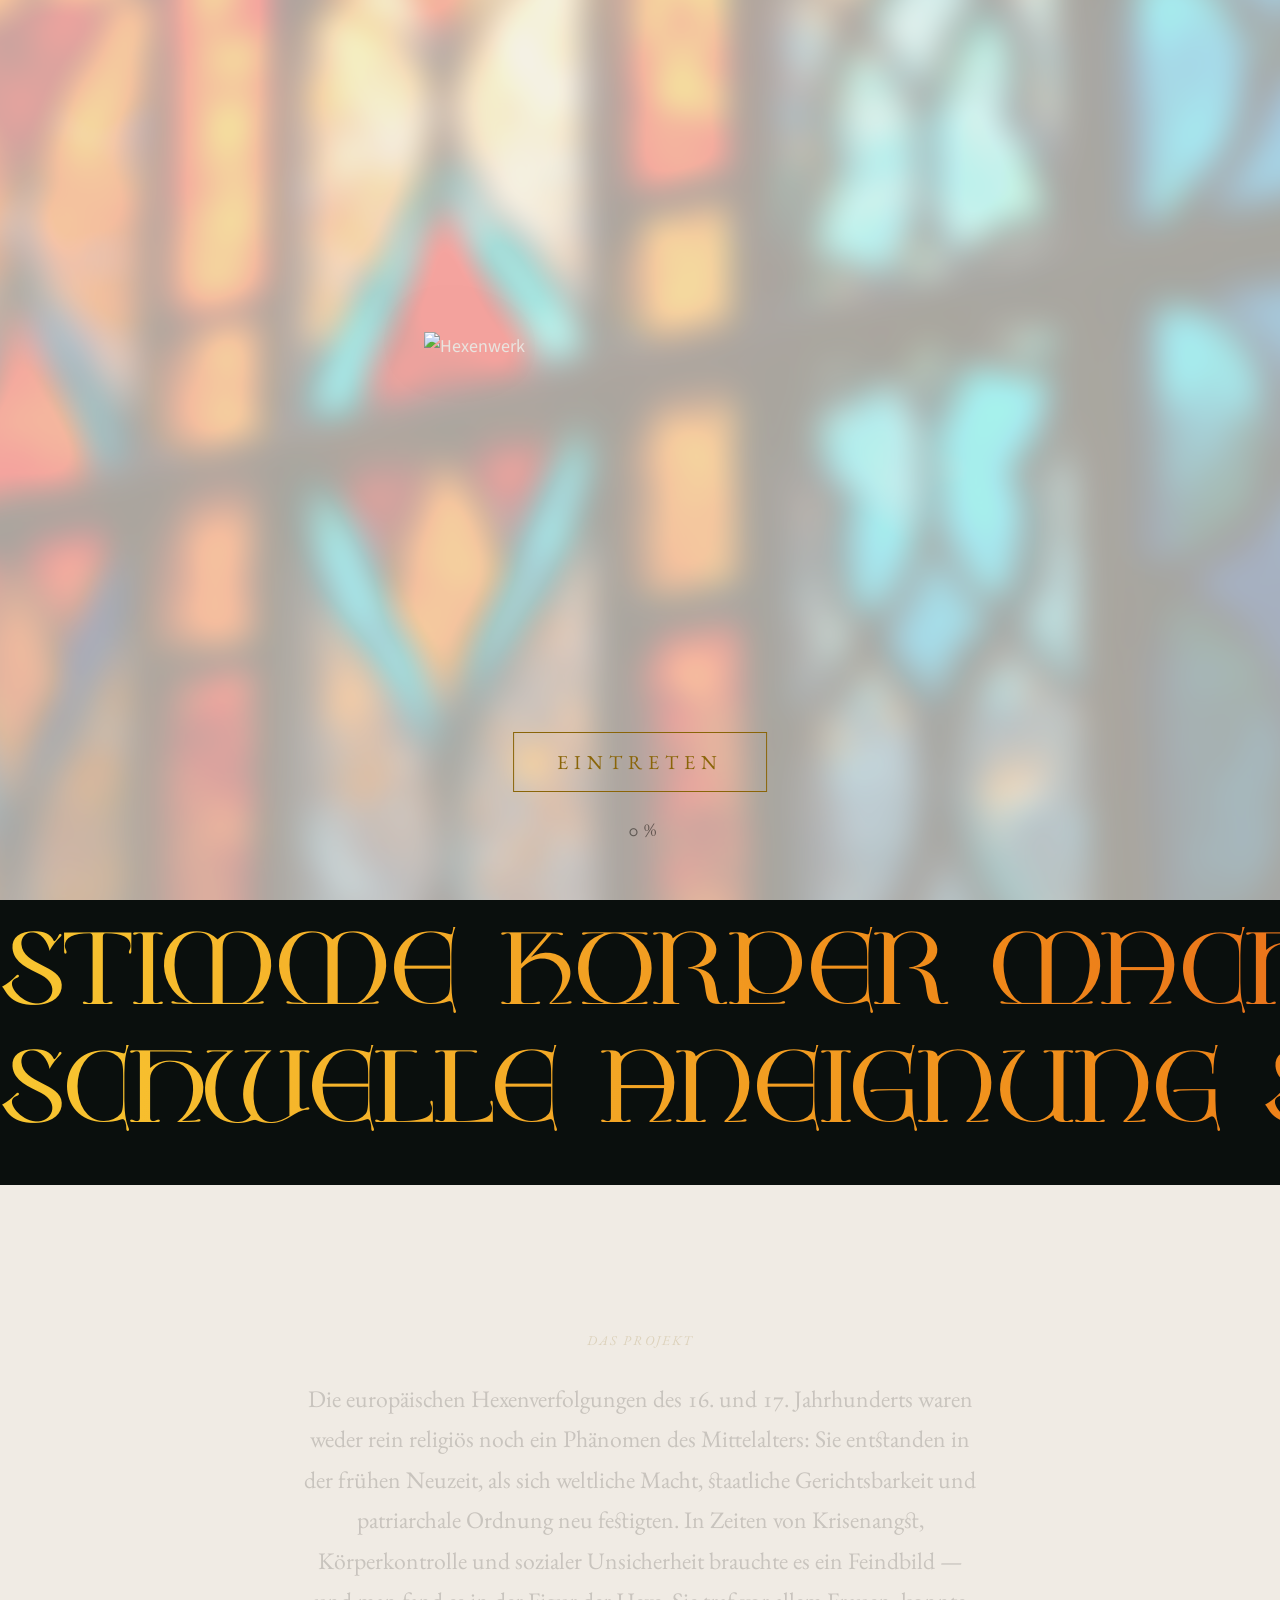
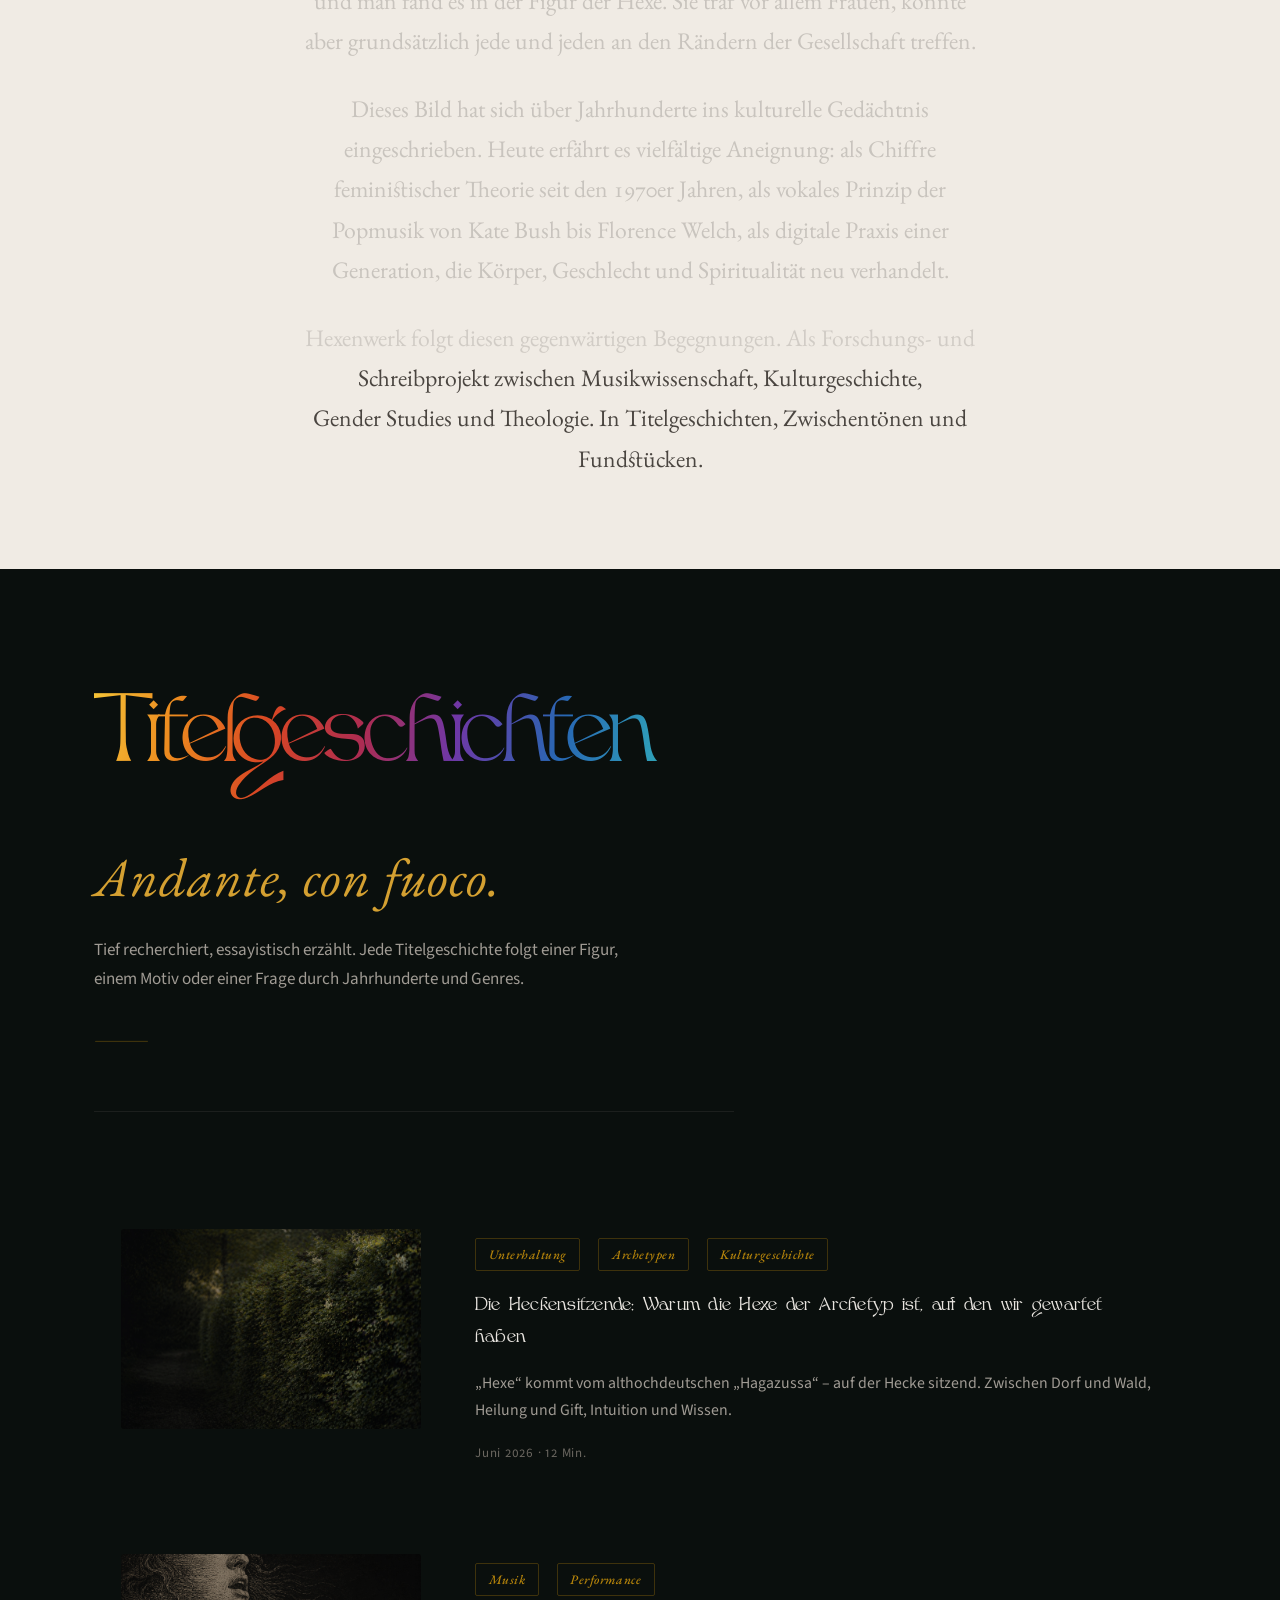
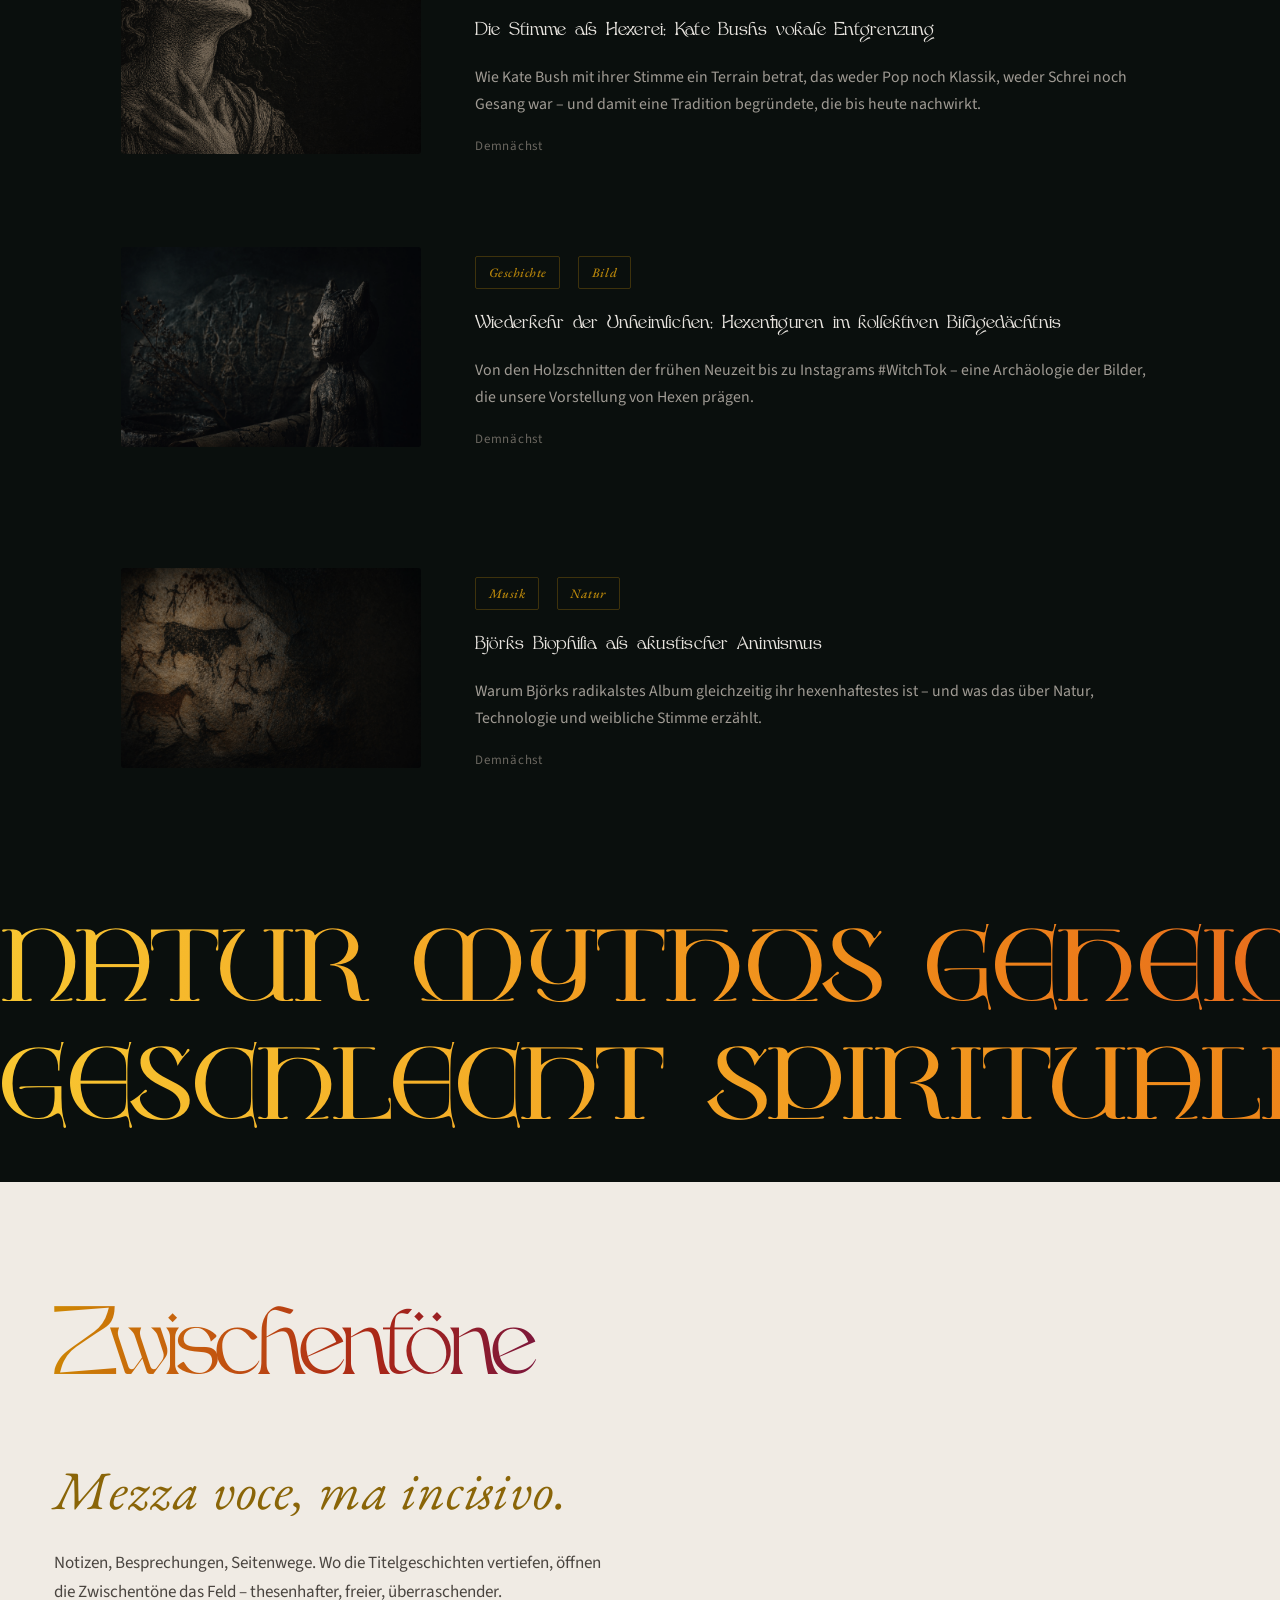
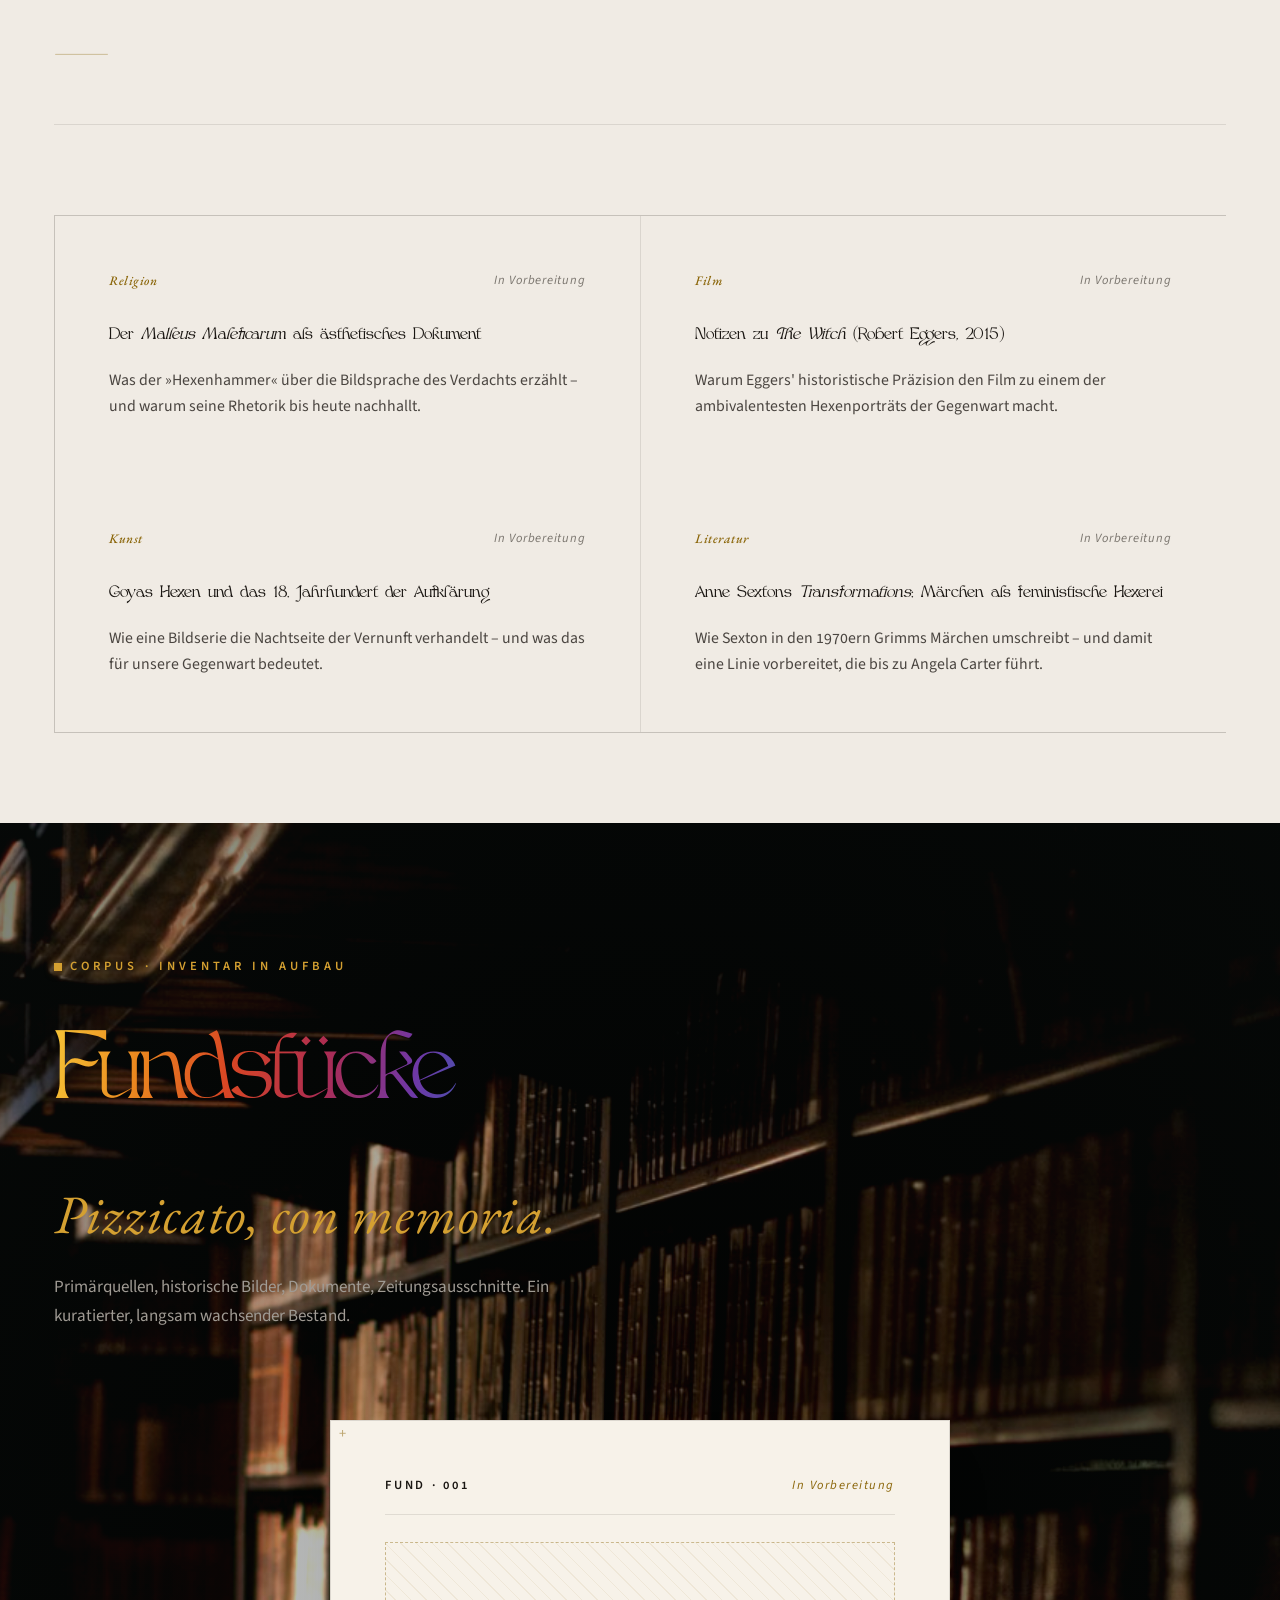
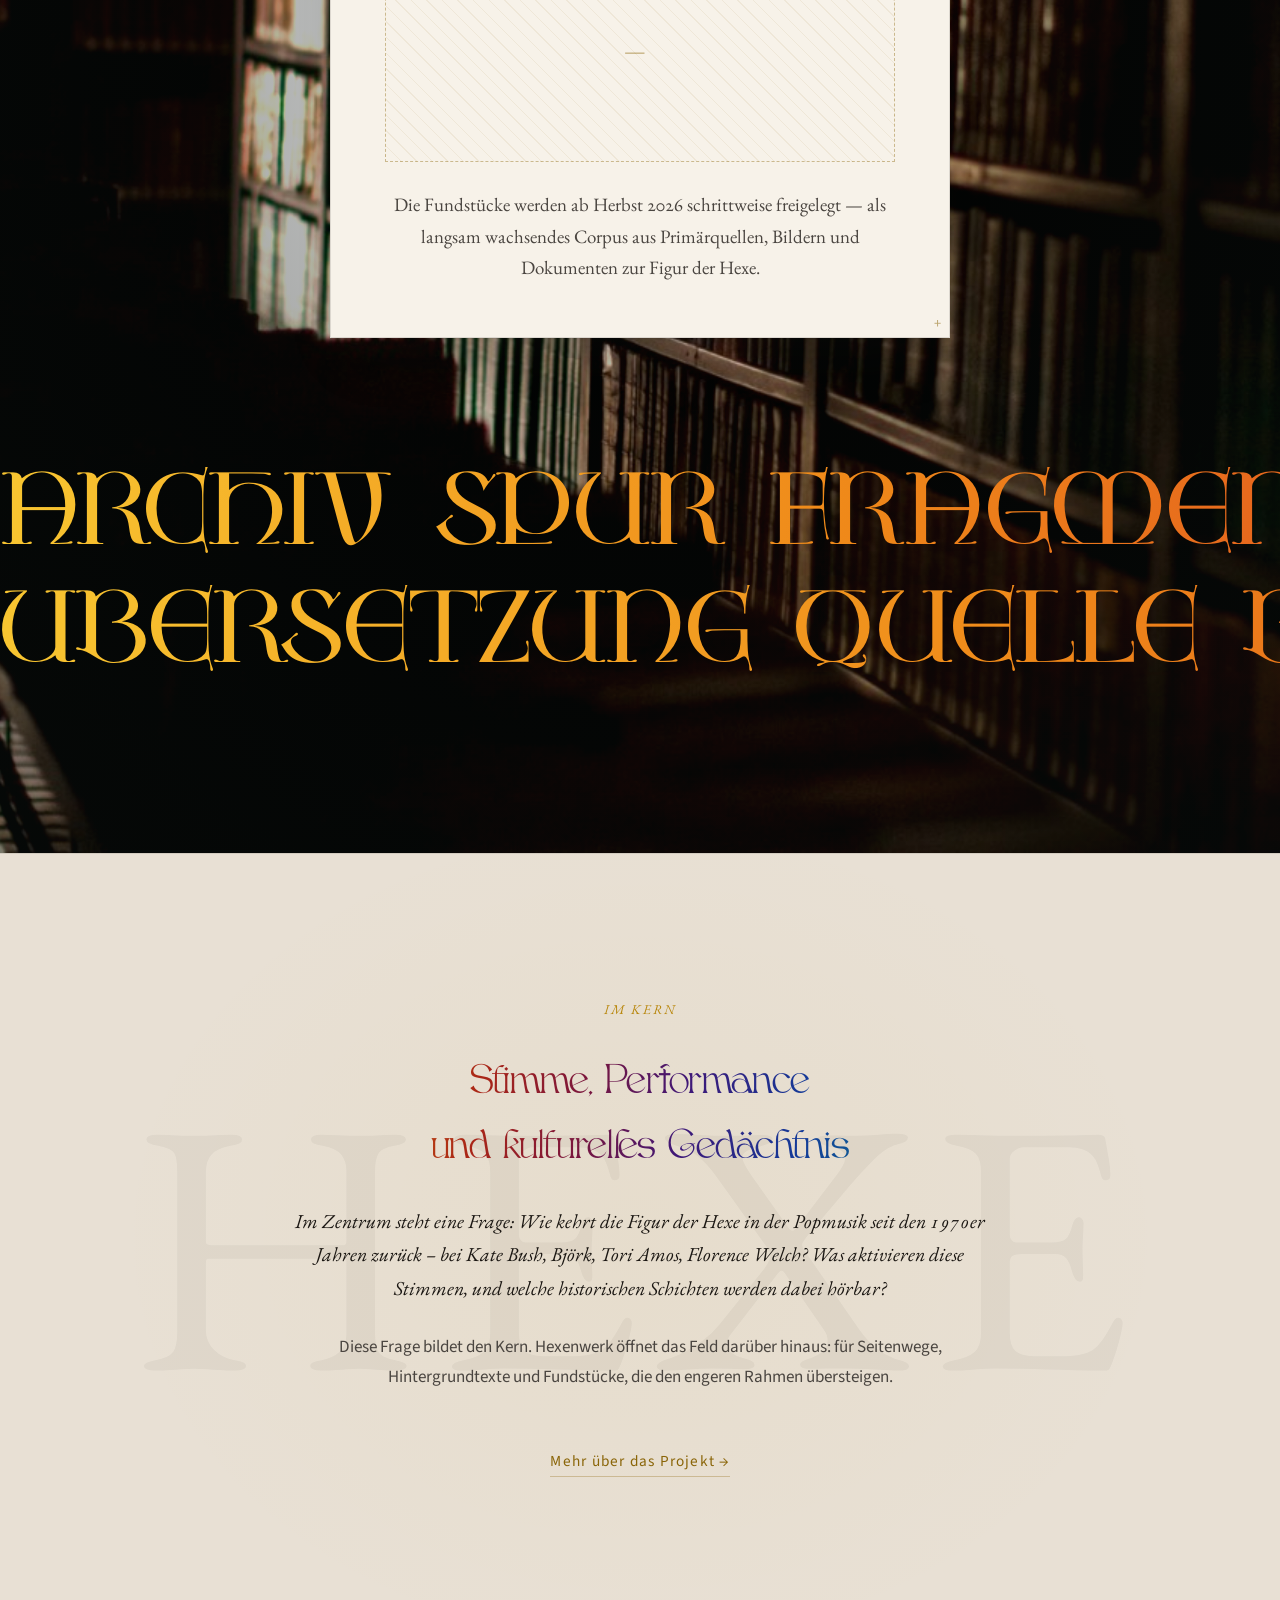
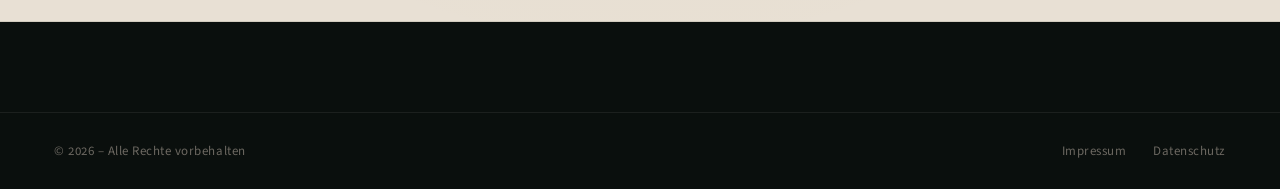
==== index.html @ d01b8aaf "Lichtfleck folgt dem Zeiger auch bei Projekt und Über Bisher war das wandernde Buntglas-Fenster der " ====
<!DOCTYPE html>
<html lang="de">
<head>
    <meta charset="UTF-8">
    <meta name="viewport" content="width=device-width, initial-scale=1.0">
    <title>Hexenwerk – Texte zur Figur der Hexe</title>
    <meta name="description" content="Hexenwerk versammelt Texte zur Figur der Hexe – zwischen Popmusik, Geschichte, Kunst und Gegenwart. Titelgeschichten, Zwischentöne und kuratierte Fundstücke aus einem Forschungsprojekt.">

    <!-- Open Graph -->
    <meta property="og:title" content="Hexenwerk">
    <meta property="og:description" content="Titelgeschichten, Zwischentöne und Fundstücke zur Figur der Hexe.">
    <meta property="og:type" content="website">
    <meta property="og:image" content="assets/images/hero/hero-forest-fog.svg">
    <meta name="twitter:card" content="summary_large_image">

    <link rel="icon" type="image/png" sizes="32x32" href="assets/images/brand/hexenwerk-logo-32.png">
    <link rel="icon" type="image/png" sizes="180x180" href="assets/images/brand/hexenwerk-logo-180.png">
    <link rel="apple-touch-icon" href="assets/images/brand/hexenwerk-logo-180.png">
    <link rel="preconnect" href="https://fonts.googleapis.com">
    <link rel="preconnect" href="https://fonts.gstatic.com" crossorigin>
    <link href="https://fonts.googleapis.com/css2?family=EB+Garamond:ital,wght@0,400;0,500;0,600;0,700;0,800;1,400;1,500;1,600;1,700&family=Cormorant+Garamond:ital,wght@0,300;0,400;0,500;0,600;0,700;1,300;1,400;1,500;1,600&family=IM+Fell+English:ital,wght@0,400;1,400&family=IM+Fell+English+SC&family=Source+Sans+3:ital,wght@0,300;0,400;0,500;0,600;1,300;1,400&display=swap" rel="stylesheet">
    <link rel="stylesheet" href="styles.css?v=20260827h">
</head>
<body>

    <!-- ============================================================
         INTRO OVERLAY — art-house Eingangssequenz (30s)
         ============================================================ -->
    <div class="intro-overlay" id="introOverlay" role="presentation">
        <!-- Buntglas-Hintergrund in leichter Bewegung -->
        <div class="intro-stainedglass" aria-hidden="true">
            <picture>
                <source type="image/webp" srcset="assets/images/hero/stained-glass-960.webp">
                <img src="assets/images/hero/stained-glass-960.jpg" alt="" decoding="async">
            </picture>
        </div>

        <!-- Logo-Bild, groß zentriert, faded sanft ein und aus -->
        <img class="intro-logo" id="introLogo" src="assets/intro/hexenwerk-logo-full.png" alt="Hexenwerk" aria-hidden="true">

        <!-- Prozent-Anzeige -->
        <div class="intro-loading" aria-live="polite">
            <span class="intro-loading-num" id="introPercent">0</span><span class="intro-loading-unit">%</span>
        </div>

        <!-- Willkommens-Typographie (Hermis Soul, Regenbogen-Gradient) -->
        <div class="intro-welcome" id="introWelcome">
            <p class="intro-kicker">Forschung &amp; Empowerment</p>
            <h1 class="intro-title glass-text">Willkommen</h1>
        </div>

        <audio id="introMusic" preload="metadata" src="assets/intro/intro-music.mp3"></audio>

        <button class="intro-enter" id="introEnter" type="button">Eintreten</button>
        <button class="intro-skip" id="introSkip" type="button">Überspringen →</button>
    </div>

    <a href="#main-content" class="skip-link">Zum Inhalt springen</a>

    <!-- Navigation -->
    <nav class="site-nav" aria-label="Hauptnavigation">
        <a href="index.html" class="nav-logo" aria-label="Hexenwerk — Startseite">
            <img src="assets/images/brand/hexenwerk-logo.png" alt="Hexenwerk" class="nav-logo-img">
        </a>
        <button class="nav-toggle" aria-expanded="false" aria-controls="navLinks" aria-label="Menü öffnen">
            <span class="nav-toggle-bar"></span>
            <span class="nav-toggle-bar"></span>
            <span class="nav-toggle-bar"></span>
        </button>
        <div class="nav-links" id="navLinks">
            <a href="#titelgeschichten">Titelgeschichten</a>
            <a href="#zwischentoene">Zwischentöne</a>
            <a href="#fundstuecke">Fundstücke</a>
            <a href="projekt.html">Projekt</a>
            <a href="ueber.html">Über</a>
            <a href="https://summerchild.net" class="nav-external" target="_blank" rel="noopener">Summerchild<span aria-hidden="true"> ↗</span></a>
        </div>
    </nav>

    <!-- ============================================================
         HERO
         ============================================================ -->
    <header class="hero">
        <div class="hero-bg" id="heroBg">
            <img
                src="assets/images/hero/hero-forest-fog.svg"
                alt=""
                role="presentation"
                class="hero-bg-img"
            >
        </div>
        <div class="hero-overlay"></div>
        <div class="hero-stained-glass" aria-hidden="true">
            <picture>
                <source
                    type="image/webp"
                    sizes="100vw"
                    srcset="assets/images/hero/stained-glass-960.webp 960w,
                        assets/images/hero/stained-glass-1440.webp 1440w,
                        assets/images/hero/stained-glass-1920.webp 1920w,
                        assets/images/hero/stained-glass-2560.webp 2560w">
                <img src="assets/images/hero/stained-glass-1920.jpg" alt=""
                     class="stained-glass-base" decoding="async">
            </picture>
            <div class="stained-glass-window">
                <picture>
                    <source
                        type="image/webp"
                        sizes="100vw"
                        srcset="assets/images/hero/stained-glass-960.webp 960w,
                        assets/images/hero/stained-glass-1440.webp 1440w,
                        assets/images/hero/stained-glass-1920.webp 1920w,
                        assets/images/hero/stained-glass-2560.webp 2560w">
                    <img src="assets/images/hero/stained-glass-1920.jpg" alt=""
                         class="stained-glass-img" decoding="async">
                </picture>
            </div>
        </div>
        <div class="stained-glass-fade" aria-hidden="true"></div>
        <div class="hero-grain"></div>
        <canvas class="particle-field" aria-hidden="true"></canvas>

        <div class="hero-inner">
            <p class="hero-overline">Forschung &amp; Empowerment</p>
            <h1 class="hero-title glass-text">Hexen&shy;werk</h1>
            <p class="hero-subtitle">Die Hexe steckt im Detail. Zwischen den Zeilen der Kulturgeschichte.</p>
            <div class="hero-line"></div>
        </div>

        <div class="hero-scroll-hint" aria-hidden="true">
            <span>Scrollen</span>
            <div class="hero-scroll-line"></div>
        </div>
    </header>

    <main id="main-content">

    <!-- ============================================================
         SCROLL MARQUEE
         ============================================================ -->
    <div class="scroll-marquee" aria-hidden="true">
        <div class="scroll-marquee-row">
            <div class="scroll-marquee-track">
                <span>STIMME</span><span class="marquee-dot">·</span>
                <span>KÖRPER</span><span class="marquee-dot">·</span>
                <span>MACHT</span><span class="marquee-dot">·</span>
                <span>EMPOWERMENT</span><span class="marquee-dot">·</span>
                <span>RITUAL</span><span class="marquee-dot">·</span>
                <span>WIDERSTAND</span><span class="marquee-dot">·</span>
                <span>STIMME</span><span class="marquee-dot">·</span>
                <span>KÖRPER</span><span class="marquee-dot">·</span>
                <span>MACHT</span><span class="marquee-dot">·</span>
                <span>EMPOWERMENT</span><span class="marquee-dot">·</span>
                <span>RITUAL</span><span class="marquee-dot">·</span>
                <span>WIDERSTAND</span><span class="marquee-dot">·</span>
            </div>
        </div>
        <div class="scroll-marquee-row scroll-marquee-row--rtl">
            <div class="scroll-marquee-track">
                <span>SCHWELLE</span><span class="marquee-dot">·</span>
                <span>ANEIGNUNG</span><span class="marquee-dot">·</span>
                <span>SELBSTBESTIMMUNG</span><span class="marquee-dot">·</span>
                <span>GRENZE</span><span class="marquee-dot">·</span>
                <span>RITUAL</span><span class="marquee-dot">·</span>
                <span>TRANSGRESSION</span><span class="marquee-dot">·</span>
                <span>SCHWELLE</span><span class="marquee-dot">·</span>
                <span>ANEIGNUNG</span><span class="marquee-dot">·</span>
                <span>SELBSTBESTIMMUNG</span><span class="marquee-dot">·</span>
                <span>GRENZE</span><span class="marquee-dot">·</span>
                <span>RITUAL</span><span class="marquee-dot">·</span>
                <span>TRANSGRESSION</span><span class="marquee-dot">·</span>
            </div>
        </div>
    </div>

    <!-- ============================================================
         INTRO
         ============================================================ -->
    <section class="intro-section">
        <div class="intro-inner reveal">
            <p class="intro-overline">Das Projekt</p>
            <p class="intro-text">
                Die europäischen Hexenverfolgungen des 16.&nbsp;und 17.&nbsp;Jahrhunderts waren weder rein religiös noch ein Phänomen des Mittelalters: Sie entstanden in der frühen Neuzeit, als sich weltliche Macht, staatliche Gerichtsbarkeit und patriarchale Ordnung neu festigten. In Zeiten von Krisenangst, Körperkontrolle und sozialer Unsicherheit brauchte es ein Feindbild&nbsp;— und man fand es in der Figur der Hexe. Sie traf vor allem Frauen, konnte aber grundsätzlich jede und jeden an den Rändern der Gesellschaft treffen.
            </p>
            <p class="intro-text">
                Dieses Bild hat sich über Jahrhunderte ins kulturelle Gedächtnis eingeschrieben. Heute erfährt es vielfältige Aneignung: als Chiffre feministischer Theorie seit den 1970er&nbsp;Jahren, als vokales Prinzip der Popmusik von Kate&nbsp;Bush bis Florence&nbsp;Welch, als digitale Praxis einer Generation, die Körper, Geschlecht und Spiritualität neu verhandelt.
            </p>
            <p class="intro-text-secondary">
                Hexenwerk folgt diesen gegenwärtigen Begegnungen. Als Forschungs- und Schreibprojekt zwischen Musikwissenschaft, Kulturgeschichte, Gender&nbsp;Studies und Theologie. In Titelgeschichten, Zwischentönen und Fundstücken.
            </p>
        </div>
    </section>

    <!-- ============================================================
         TITELGESCHICHTEN – lange Texte
         ============================================================ -->
    <section class="essays-section" id="titelgeschichten" data-section-number="01">
        <canvas class="particle-field" aria-hidden="true"></canvas>
        <div class="section-header reveal">
            <h2 class="section-title glass-text">Titelgeschichten</h2>
            <p class="section-claim"><em>Andante, con fuoco.</em></p>
            <p class="section-description">Tief recherchiert, essayistisch erzählt. Jede Titelgeschichte folgt einer Figur, einem Motiv oder einer Frage durch Jahrhunderte und Genres.</p>
        </div>

        <div class="essays-list">

            <a href="die-heckensitzende.html" class="essay-card reveal" aria-label="Lesen: Die Heckensitzende">
                <div class="essay-card-image">
                    <img
                        src="assets/images/essays/essay-00-heckensitzende.jpg"
                        alt=""
                        class="essay-card-img"
                        loading="lazy"
                        role="presentation"
                    >
                </div>
                <div class="essay-card-content">
                    <div class="essay-card-tags">
                        <span class="essay-card-tag">Unterhaltung</span>
                        <span class="essay-card-tag">Archetypen</span>
                        <span class="essay-card-tag">Kulturgeschichte</span>
                    </div>
                    <h3 class="essay-card-title">Die Heckensitzende: Warum die Hexe der Archetyp ist, auf den wir gewartet haben</h3>
                    <p class="essay-card-excerpt">
                        &bdquo;Hexe&ldquo; kommt vom althochdeutschen &bdquo;Hagazussa&ldquo; &ndash; auf der Hecke sitzend. Zwischen Dorf und Wald, Heilung und Gift, Intuition und Wissen.
                    </p>
                    <span class="essay-card-date">Juni 2026 · 12 Min.</span>
                </div>
            </a>

            <div class="essay-card essay-card--upcoming reveal">
                <div class="essay-card-image">
                    <img
                        src="assets/images/essays/essay-01-kate-bush-portrait.jpg"
                        alt=""
                        class="essay-card-img"
                        loading="lazy"
                        role="presentation"
                    >
                </div>
                <div class="essay-card-content">
                    <div class="essay-card-tags">
                        <span class="essay-card-tag">Musik</span>
                        <span class="essay-card-tag">Performance</span>
                    </div>
                    <h3 class="essay-card-title">Die Stimme als Hexerei: Kate Bushs vokale Entgrenzung</h3>
                    <p class="essay-card-excerpt">
                        Wie Kate Bush mit ihrer Stimme ein Terrain betrat, das weder Pop noch Klassik, weder Schrei noch Gesang war&nbsp;– und damit eine Tradition begründete, die bis heute nachwirkt.
                    </p>
                    <span class="essay-card-date">Demnächst</span>
                </div>
            </div>

            <div class="essay-card essay-card--upcoming reveal">
                <div class="essay-card-image">
                    <img
                        src="assets/images/essays/essay-02-unheimliche-idol.jpg"
                        alt=""
                        class="essay-card-img"
                        loading="lazy"
                        role="presentation"
                    >
                </div>
                <div class="essay-card-content">
                    <div class="essay-card-tags">
                        <span class="essay-card-tag">Geschichte</span>
                        <span class="essay-card-tag">Bild</span>
                    </div>
                    <h3 class="essay-card-title">Wiederkehr der Unheimlichen: Hexenfiguren im kollektiven Bildgedächtnis</h3>
                    <p class="essay-card-excerpt">
                        Von den Holzschnitten der frühen Neuzeit bis zu Instagrams #WitchTok&nbsp;– eine Archäologie der Bilder, die unsere Vorstellung von Hexen prägen.
                    </p>
                    <span class="essay-card-date">Demnächst</span>
                </div>
            </div>

            <div class="essay-card essay-card--upcoming reveal">
                <div class="essay-card-image">
                    <img
                        src="assets/images/essays/essay-03-bjoerk-portrait.jpg"
                        alt=""
                        class="essay-card-img"
                        loading="lazy"
                        role="presentation"
                    >
                </div>
                <div class="essay-card-content">
                    <div class="essay-card-tags">
                        <span class="essay-card-tag">Musik</span>
                        <span class="essay-card-tag">Natur</span>
                    </div>
                    <h3 class="essay-card-title">Björks Biophilia als akustischer Animismus</h3>
                    <p class="essay-card-excerpt">
                        Warum Björks radikalstes Album gleichzeitig ihr hexenhaftestes ist&nbsp;– und was das über Natur, Technologie und weibliche Stimme erzählt.
                    </p>
                    <span class="essay-card-date">Demnächst</span>
                </div>
            </div>

        </div>
    </section>

    <!-- ============================================================
         SCROLL MARQUEE — zweite Passage
         ============================================================ -->
    <div class="scroll-marquee" aria-hidden="true">
        <div class="scroll-marquee-row scroll-marquee-row--rtl">
            <div class="scroll-marquee-track">
                <span>NATUR</span><span class="marquee-dot">·</span>
                <span>MYTHOS</span><span class="marquee-dot">·</span>
                <span>GEHEIMNIS</span><span class="marquee-dot">·</span>
                <span>GEDÄCHTNIS</span><span class="marquee-dot">·</span>
                <span>PROJEKTION</span><span class="marquee-dot">·</span>
                <span>FIGUR</span><span class="marquee-dot">·</span>
                <span>NATUR</span><span class="marquee-dot">·</span>
                <span>MYTHOS</span><span class="marquee-dot">·</span>
                <span>GEHEIMNIS</span><span class="marquee-dot">·</span>
                <span>GEDÄCHTNIS</span><span class="marquee-dot">·</span>
                <span>PROJEKTION</span><span class="marquee-dot">·</span>
                <span>FIGUR</span><span class="marquee-dot">·</span>
            </div>
        </div>
        <div class="scroll-marquee-row">
            <div class="scroll-marquee-track">
                <span>GESCHLECHT</span><span class="marquee-dot">·</span>
                <span>SPIRITUALITÄT</span><span class="marquee-dot">·</span>
                <span>AUTONOMIE</span><span class="marquee-dot">·</span>
                <span>GEMEINSCHAFT</span><span class="marquee-dot">·</span>
                <span>WIDERSTAND</span><span class="marquee-dot">·</span>
                <span>WANDEL</span><span class="marquee-dot">·</span>
                <span>GESCHLECHT</span><span class="marquee-dot">·</span>
                <span>SPIRITUALITÄT</span><span class="marquee-dot">·</span>
                <span>AUTONOMIE</span><span class="marquee-dot">·</span>
                <span>GEMEINSCHAFT</span><span class="marquee-dot">·</span>
                <span>WIDERSTAND</span><span class="marquee-dot">·</span>
                <span>WANDEL</span><span class="marquee-dot">·</span>
            </div>
        </div>
    </div>

    <!-- ============================================================
         MOTIVE – versteckt bis genug Content
         ============================================================ -->
    <section class="motifs-section" id="motive" hidden>
        <div class="motifs-inner reveal">
            <p class="section-kicker">Motive</p>
            <h2 class="motifs-heading">Wiederkehrende Motive</h2>
            <p class="motifs-intro">
                Die Texte sind nicht nach Themen sortiert, sondern bewegen sich in einem Feld wiederkehrender Motive&nbsp;– Figuren, die sich durch unterschiedliche Gegenstände ziehen.
            </p>
            <ul class="motifs-cloud">
                <li><a href="motive/stimme-als-transgression.html">Stimme als Transgression <span class="motif-count">(1)</span></a></li>
                <li><a href="motive/gegenarchiv.html">Gegenarchiv <span class="motif-count">(1)</span></a></li>
                <li><a href="motive/liminalitaet.html">Liminalität <span class="motif-count">(1)</span></a></li>
                <li><a href="motive/disziplinierung.html">Disziplinierung <span class="motif-count">(1)</span></a></li>
            </ul>
        </div>
    </section>

    <!-- ============================================================
         ZWISCHENTÖNE – kürzere Texte
         ============================================================ -->
    <section class="exkurse-section" id="zwischentoene" data-section-number="02">
        <div class="section-header reveal">
            <h2 class="section-title glass-text glass-text--light">Zwischentöne</h2>
            <p class="section-claim"><em>Mezza voce, ma incisivo.</em></p>
            <p class="section-description">Notizen, Besprechungen, Seitenwege. Wo die Titelgeschichten vertiefen, öffnen die Zwischentöne das Feld&nbsp;– thesenhafter, freier, überraschender.</p>
        </div>

        <div class="exkurse-list">

            <div class="exkurse-item reveal">
                <div class="exkurse-meta">
                    <span class="exkurse-tag">Religion</span>
                    <span class="exkurse-date">In Vorbereitung</span>
                </div>
                <h3 class="exkurse-title">Der <em>Malleus Maleficarum</em> als ästhetisches Dokument</h3>
                <p class="exkurse-excerpt">Was der »Hexenhammer« über die Bildsprache des Verdachts erzählt&nbsp;– und warum seine Rhetorik bis heute nachhallt.</p>
            </div>

            <div class="exkurse-item reveal">
                <div class="exkurse-meta">
                    <span class="exkurse-tag">Film</span>
                    <span class="exkurse-date">In Vorbereitung</span>
                </div>
                <h3 class="exkurse-title">Notizen zu <em>The Witch</em> (Robert Eggers, 2015)</h3>
                <p class="exkurse-excerpt">Warum Eggers' historistische Präzision den Film zu einem der ambivalentesten Hexenporträts der Gegenwart macht.</p>
            </div>

            <div class="exkurse-item reveal">
                <div class="exkurse-meta">
                    <span class="exkurse-tag">Kunst</span>
                    <span class="exkurse-date">In Vorbereitung</span>
                </div>
                <h3 class="exkurse-title">Goyas Hexen und das 18.&nbsp;Jahrhundert der Aufklärung</h3>
                <p class="exkurse-excerpt">Wie eine Bildserie die Nachtseite der Vernunft verhandelt&nbsp;– und was das für unsere Gegenwart bedeutet.</p>
            </div>

            <div class="exkurse-item reveal">
                <div class="exkurse-meta">
                    <span class="exkurse-tag">Literatur</span>
                    <span class="exkurse-date">In Vorbereitung</span>
                </div>
                <h3 class="exkurse-title">Anne Sextons <em>Transformations</em>: Märchen als feministische Hexerei</h3>
                <p class="exkurse-excerpt">Wie Sexton in den 1970ern Grimms Märchen umschreibt&nbsp;– und damit eine Linie vorbereitet, die bis zu Angela Carter führt.</p>
            </div>

        </div>
    </section>

    <!-- ============================================================
         FUNDSTÜCKE – kuratiertes Material
         ============================================================ -->
    <section class="archiv-section archiv-section--dig" id="fundstuecke" data-section-number="03">
        <div class="archiv-bg" aria-hidden="true"></div>
        <div class="archiv-bg-overlay" aria-hidden="true"></div>

        <div class="section-header reveal">
            <p class="archiv-label"><span class="archiv-label-dot"></span>Corpus&nbsp;· Inventar in Aufbau</p>
            <h2 class="section-title glass-text">Fundstücke</h2>
            <p class="section-claim"><em>Pizzicato, con memoria.</em></p>
            <p class="section-description">Primärquellen, historische Bilder, Dokumente, Zeitungsausschnitte. Ein kuratierter, langsam wachsender Bestand.</p>
        </div>

        <div class="archiv-preview reveal">
            <article class="archiv-specimen archiv-specimen--empty">
                <div class="archiv-specimen-meta">
                    <span class="archiv-specimen-id">FUND&nbsp;·&nbsp;001</span>
                    <span class="archiv-specimen-status">In Vorbereitung</span>
                </div>
                <div class="archiv-specimen-frame" aria-hidden="true"></div>
                <p class="archiv-specimen-note">
                    Die Fundstücke werden ab Herbst&nbsp;2026 schrittweise freigelegt&nbsp;— als langsam wachsendes Corpus aus Primärquellen, Bildern und Dokumenten zur Figur der Hexe.
                </p>
            </article>
        </div>

        <div class="scroll-marquee scroll-marquee--in-section" aria-hidden="true">
            <div class="scroll-marquee-row">
                <div class="scroll-marquee-track">
                    <span>ARCHIV</span><span class="marquee-dot">·</span>
                    <span>SPUR</span><span class="marquee-dot">·</span>
                    <span>FRAGMENT</span><span class="marquee-dot">·</span>
                    <span>LESART</span><span class="marquee-dot">·</span>
                    <span>ZEUGNIS</span><span class="marquee-dot">·</span>
                    <span>WIEDERKEHR</span><span class="marquee-dot">·</span>
                    <span>ARCHIV</span><span class="marquee-dot">·</span>
                    <span>SPUR</span><span class="marquee-dot">·</span>
                    <span>FRAGMENT</span><span class="marquee-dot">·</span>
                    <span>LESART</span><span class="marquee-dot">·</span>
                    <span>ZEUGNIS</span><span class="marquee-dot">·</span>
                    <span>WIEDERKEHR</span><span class="marquee-dot">·</span>
                </div>
            </div>
            <div class="scroll-marquee-row scroll-marquee-row--rtl">
                <div class="scroll-marquee-track">
                    <span>ÜBERSETZUNG</span><span class="marquee-dot">·</span>
                    <span>QUELLE</span><span class="marquee-dot">·</span>
                    <span>BILDERSTREIT</span><span class="marquee-dot">·</span>
                    <span>NACHHALL</span><span class="marquee-dot">·</span>
                    <span>RANDNOTIZ</span><span class="marquee-dot">·</span>
                    <span>ARCHIV</span><span class="marquee-dot">·</span>
                    <span>ÜBERSETZUNG</span><span class="marquee-dot">·</span>
                    <span>QUELLE</span><span class="marquee-dot">·</span>
                    <span>BILDERSTREIT</span><span class="marquee-dot">·</span>
                    <span>NACHHALL</span><span class="marquee-dot">·</span>
                    <span>RANDNOTIZ</span><span class="marquee-dot">·</span>
                    <span>ARCHIV</span><span class="marquee-dot">·</span>
                </div>
            </div>
        </div>
    </section>

    <!-- ============================================================
         FOKUS
         ============================================================ -->
    <section class="focus-section">
        <div class="focus-inner reveal">
            <p class="section-kicker">Im Kern</p>
            <h2 class="focus-title glass-text glass-text--light">Stimme, Performance<br>und kulturelles Gedächtnis</h2>
            <p class="focus-text">
                Im Zentrum steht eine Frage: Wie kehrt die Figur der Hexe in der Popmusik seit den 1970er Jahren zurück&nbsp;– bei Kate Bush, Björk, Tori Amos, Florence Welch? Was aktivieren diese Stimmen, und welche historischen Schichten werden dabei hörbar?
            </p>
            <p class="focus-text-secondary">
                Diese Frage bildet den Kern. Hexenwerk öffnet das Feld darüber hinaus: für Seitenwege, Hintergrundtexte und Fundstücke, die den engeren Rahmen übersteigen.
            </p>
            <a href="projekt.html" class="focus-link">Mehr über das Projekt →</a>
        </div>
    </section>

    </main>

    <!-- Footer -->
    <footer class="site-footer">
        <div class="footer-bottom-inner">
            <p>&copy; 2026 – Alle Rechte vorbehalten</p>
            <div class="footer-legal-links">
                <a href="impressum.html">Impressum</a>
                <a href="datenschutz.html">Datenschutz</a>
            </div>
        </div>
    </footer>

    <script src="main.js?v=20260827h"></script>
</body>
</html>
---- styles.css ----
/* ============================================================
   HEXENÄSTHETIKEN – Stylesheet v3
   Forschungsplattform
   ============================================================ */

/* ============================================================
   LOCAL FONTS — display only (large & medium headings)
   ============================================================ */

@font-face {
    font-family: 'Hermis Soul';
    src: url('assets/fonts/hermis-soul/Hermissoul-Regular.otf') format('opentype');
    font-weight: 400;
    font-style: normal;
    font-display: swap;
}

@font-face {
    font-family: 'Bjork Serif';
    src: url('assets/fonts/bjork-serif/CCSBjork-Light.otf') format('opentype');
    font-weight: 300;
    font-style: normal;
    font-display: swap;
}

@font-face {
    font-family: 'Bjork Serif';
    src: url('assets/fonts/bjork-serif/CCSBjork.otf') format('opentype');
    font-weight: 400;
    font-style: normal;
    font-display: swap;
}

@font-face {
    font-family: 'Bjork Serif';
    src: url('assets/fonts/bjork-serif/CCSBjork-Bold.otf') format('opentype');
    font-weight: 700;
    font-style: normal;
    font-display: swap;
}

:root {
    --bg-deep:        #0a0f0d;
    --bg-elevated:    #111a16;
    --bg-card:        #141e19;
    --bg-card-hover:  #1a2822;
    --text-primary:   #e8e4df;
    --text-secondary: #a09b94;
    --text-muted:     #6b6760;
    --accent:         #b8860b;
    --accent-light:   #d4a031;
    --accent-dim:     rgba(184, 134, 11, 0.15);
    --accent-glow:    rgba(184, 134, 11, 0.06);
    --border:         rgba(232, 228, 223, 0.08);
    --border-accent:  rgba(184, 134, 11, 0.3);

    --font-hero:      'Hermis Soul', 'IM Fell English', 'EB Garamond', 'Georgia', serif;
    --font-heading:   'Bjork Serif', 'EB Garamond', 'Cormorant Garamond', 'Georgia', serif;
    --font-display:   'EB Garamond', 'Cormorant Garamond', 'Georgia', serif;
    --font-archaic:   'IM Fell English', 'EB Garamond', 'Cormorant Garamond', 'Georgia', serif;
    --font-smallcaps: 'IM Fell English SC', 'EB Garamond', 'Cormorant Garamond', 'Georgia', serif;
    --font-body:      'Source Sans 3', 'Source Sans Pro', sans-serif;
    --font-reading:   'EB Garamond', 'Cormorant Garamond', 'Georgia', serif;

    /* Dark Academia palette */
    --burgundy:       #5c1a2a;
    --burgundy-dim:   rgba(92, 26, 42, 0.2);
    --parchment:      #d4cdc0;
    --parchment-dim:  rgba(212, 205, 192, 0.06);

    /* Light sections — parchment tones */
    --bg-light:       #f0ebe4;
    --bg-light-warm:  #e8e0d4;
    --text-dark:      #1a1612;
    --text-dark-secondary: #4a4540;
    --text-dark-muted: #7a756e;
    --border-light:   rgba(26, 22, 18, 0.1);
    --accent-on-light: #8a6508;

    --space-xs:  0.5rem;
    --space-sm:  1rem;
    --space-md:  1.5rem;
    --space-lg:  3rem;
    --space-xl:  5rem;
    --space-xxl: 8rem;

    --content-width:  680px;
    --wide-width:     960px;
    --max-width:      1200px;

    --ease-out:    cubic-bezier(0.16, 1, 0.3, 1);
    --ease-smooth: cubic-bezier(0.25, 0.1, 0.25, 1);
    --ease-snap:   cubic-bezier(0.23, 1, 0.32, 1);   /* stärkerer ease-out für UI-Interaktionen */
    --ease-press:  cubic-bezier(0.4, 0, 0.2, 1);     /* press/release Feedback */

    /* Motion timing — unified vocabulary */
    --dur-micro:    300ms;  /* hover, click feedback */
    --dur-standard: 600ms;  /* color, opacity changes */
    --dur-reveal:   900ms;  /* scroll reveals */
    --dur-hero:     1400ms; /* once-per-session hero entrances */
}

*, *::before, *::after {
    margin: 0;
    padding: 0;
    box-sizing: border-box;
}

html {
    font-size: 18px;
    scroll-behavior: smooth;
    -webkit-font-smoothing: antialiased;
    -moz-osx-font-smoothing: grayscale;
}

body {
    font-family: var(--font-body);
    font-weight: 400;
    line-height: 1.7;
    color: var(--text-primary);
    background-color: var(--bg-deep);
    overflow-x: hidden;
    /* Renaissance typography defaults: old-style numerals, ligatures */
    font-feature-settings: 'onum' 1, 'liga' 1, 'kern' 1;
}

a { color: inherit; text-decoration: none; }
img { max-width: 100%; display: block; }

::selection {
    background: var(--accent-dim);
    color: var(--text-primary);
}


/* ============================================================
   NAVIGATION
   ============================================================ */

.site-nav {
    position: fixed;
    top: 0;
    left: 0;
    right: 0;
    z-index: 100;
    display: flex;
    justify-content: space-between;
    align-items: center;
    padding: var(--space-md) var(--space-lg);
    transition: background 0.5s var(--ease-smooth), padding 0.4s var(--ease-smooth);
}

.site-nav.is-scrolled {
    background: rgba(10, 15, 13, 0.92);
    backdrop-filter: blur(12px);
    -webkit-backdrop-filter: blur(12px);
    padding-top: var(--space-sm);
    padding-bottom: var(--space-sm);
}

.site-nav--essay {
    background: rgba(10, 15, 13, 0.85);
    backdrop-filter: blur(12px);
    -webkit-backdrop-filter: blur(12px);
}

.nav-logo {
    display: inline-flex;
    align-items: center;
    font-family: var(--font-display);
    font-size: 1rem;
    font-weight: 500;
    letter-spacing: 0.04em;
    color: var(--text-secondary);
    transition:
        opacity 200ms var(--ease-snap),
        color 200ms var(--ease-snap),
        transform 140ms var(--ease-press);
}

@media (hover: hover) and (pointer: fine) {
    .nav-logo:hover { color: var(--text-primary); opacity: 0.85; }
}

.nav-logo:active {
    transform: scale(0.97);
}

.nav-logo-img {
    display: block;
    height: 40px;
    width: auto;
    border-radius: 3px;
}

.nav-links {
    display: flex;
    gap: var(--space-md);
    align-items: center;
}

.nav-external {
    opacity: 0.82;
    transition: opacity 200ms var(--ease-snap);
}

@media (hover: hover) and (pointer: fine) {
    .nav-external:hover {
        opacity: 1;
    }
}

.nav-links a {
    font-family: var(--font-body);
    font-size: 0.75rem;
    font-weight: 400;
    letter-spacing: 0.08em;
    text-transform: uppercase;
    color: var(--text-muted);
    transition: color 200ms var(--ease-snap);
}

@media (hover: hover) and (pointer: fine) {
    .nav-links a:hover { color: var(--text-primary); }
}


/* ============================================================
   SHARED: Section Kickers (für alle Sektionen)
   ============================================================ */

.section-kicker {
    font-family: var(--font-smallcaps);
    font-size: 0.82rem;
    font-weight: 400;
    letter-spacing: 0.28em;
    text-transform: uppercase;
    font-feature-settings: 'smcp' 1, 'onum' 1;
    color: var(--accent);
    margin-bottom: var(--space-md);
}


/* ============================================================
   HERO
   ============================================================ */

.hero {
    position: relative;
    min-height: 100vh;
    display: flex;
    align-items: center;
    justify-content: center;
    overflow: hidden;
}

.hero-bg {
    position: absolute;
    inset: -10% 0;
    z-index: 0;
    will-change: transform;
}

.hero-bg-img {
    width: 100%;
    height: 100%;
    object-fit: cover;
    object-position: center 30%;
    filter: brightness(0.35) saturate(0.6);
}

.hero-overlay {
    position: absolute;
    inset: 0;
    z-index: 1;
    background:
        radial-gradient(
            ellipse 80% 60% at 50% 45%,
            transparent 0%,
            rgba(10, 15, 13, 0.4) 50%,
            rgba(10, 15, 13, 0.85) 100%
        ),
        linear-gradient(
            to bottom,
            rgba(10, 15, 13, 0.2) 0%,
            transparent 30%,
            transparent 60%,
            var(--bg-deep) 100%
        );
}

/* Stained glass window layer — illuminated by cursor */
/* Buntglas-Fenster: Das Licht fällt dort durch, wo Cursor oder
   Finger stehen.
   Wichtig fürs Tempo: Die Maske sitzt auf einem fest großen
   Fenster-Element und bleibt selbst unverändert. Bewegt wird nur
   per transform — das Fenster nach vorn, das Bild um denselben
   Betrag zurück. So rastert der Browser die Maske ein einziges Mal
   und schiebt pro Frame nur noch fertige Ebenen. Vorher wurde die
   Maske bildschirmfüllend in jedem Frame neu gezeichnet, was
   schwache Geräte komplett ausgebremst hat. */
.hero-stained-glass {
    --glass-size: 1100px;
    position: absolute;
    inset: 0;
    z-index: 1;
    overflow: hidden;
    pointer-events: none;
    /* Licht statt Foto: Im Screen-Modus verschwinden die dunklen Stellen
       des Bildes — also das schwarze Bleiglas-Gerüst — im dunklen Grund,
       und nur die farbigen Scheiben leuchten heraus. Dadurch trägt schon
       eine niedrige Deckkraft, und der Header bleibt trotzdem ruhig.
       Der Verlauf liegt bewusst außerhalb dieser Gruppe: Screen kann nur
       aufhellen, ein Abdunkeln wäre darin wirkungslos. */
    mix-blend-mode: screen;
}

/* Grundschicht: liegt immer im Header, unabhängig von Maus, Finger
   oder Skript. Zur Mitte hin nimmt die Maske sie fast ganz zurück,
   damit der Titel ruhig bleibt; nach außen trägt sie die Farbe.
   Ein statisches Bild mit statischer Maske — der Browser zeichnet das
   einmal und rührt es danach nicht mehr an. */
.stained-glass-base {
    position: absolute;
    inset: 0;
    width: 100%;
    height: 100%;
    max-width: none;
    object-fit: cover;
    object-position: center 30%;
    opacity: 0.36;
    filter: saturate(1.45) brightness(1.05) contrast(1.03);
    -webkit-mask-image: radial-gradient(
        ellipse 76% 66% at 50% 46%,
        rgba(0,0,0,0.06) 0%,
        rgba(0,0,0,0.2) 38%,
        rgba(0,0,0,0.6) 70%,
        rgba(0,0,0,0.95) 100%
    );
    mask-image: radial-gradient(
        ellipse 76% 66% at 50% 46%,
        rgba(0,0,0,0.06) 0%,
        rgba(0,0,0,0.2) 38%,
        rgba(0,0,0,0.6) 70%,
        rgba(0,0,0,0.95) 100%
    );
}

/* Verlauf über der Grundschicht: nimmt sie oben zurück, damit die
   Navigation ruhig bleibt, und führt sie unten in den Seitenhintergrund
   über — sonst schneidet das Buntglas hart in die nächste Sektion.
   Liegt bewusst unter dem Cursor-Fenster, damit der Lichtfleck weiter
   ungedämpft durchkommt. */
.stained-glass-fade {
    position: absolute;
    inset: 0;
    z-index: 1;
    pointer-events: none;
    background: linear-gradient(
        to bottom,
        rgba(10, 15, 13, 0.6) 0%,
        rgba(10, 15, 13, 0.12) 13%,
        rgba(10, 15, 13, 0) 28%,
        rgba(10, 15, 13, 0) 64%,
        rgba(10, 15, 13, 0.22) 82%,
        rgba(10, 15, 13, 0.8) 95%,
        var(--bg-deep) 100%
    );
}

.stained-glass-window {
    position: absolute;
    top: 0;
    left: 0;
    width: var(--glass-size);
    height: var(--glass-size);
    margin-left: calc(var(--glass-size) / -2);
    margin-top: calc(var(--glass-size) / -2);
    /* Startposition: Bildmitte — JS übernimmt ab dem ersten Zeiger */
    transform: translate3d(50vw, 50vh, 0);
    opacity: 0;
    transition: opacity 1s var(--ease-out);
    -webkit-mask-image: radial-gradient(
        circle closest-side at 50% 50%,
        rgba(0,0,0,1) 0%,
        rgba(0,0,0,0.75) 20%,
        rgba(0,0,0,0.4) 40%,
        rgba(0,0,0,0.1) 60%,
        rgba(0,0,0,0) 75%
    );
    mask-image: radial-gradient(
        circle closest-side at 50% 50%,
        rgba(0,0,0,1) 0%,
        rgba(0,0,0,0.75) 20%,
        rgba(0,0,0,0.4) 40%,
        rgba(0,0,0,0.1) 60%,
        rgba(0,0,0,0) 75%
    );
}

.stained-glass-img {
    position: absolute;
    top: 0;
    left: 0;
    /* Maße des Hero-Bereichs — JS hält sie aktuell, die Fallbacks
       greifen, solange noch kein Skript gelaufen ist. */
    width: var(--hero-w, 100vw);
    height: var(--hero-h, 100vh);
    max-width: none;
    object-fit: cover;
    object-position: center 30%;
    filter: brightness(1.05) saturate(1.15);
    transform: translate3d(
        calc(var(--glass-size) / 2 - 50vw),
        calc(var(--glass-size) / 2 - 50vh),
        0
    );
}

.hero-stained-glass.is-active .stained-glass-window,
.page-hero-glass.is-active .stained-glass-window {
    opacity: 1;
}

/* GPU-Ebenen erst anlegen, wenn das Fenster wirklich leuchtet. Die
   Einblendung dauert eine Sekunde — Zeit genug fuer den Browser, die
   Ebenen vorzubereiten. Dauerhaft gesetzt haelt will-change hier zwei
   grosse Texturen im Speicher, auch wenn nichts zu sehen ist. */
.hero-stained-glass.is-active .stained-glass-window,
.hero-stained-glass.is-active .stained-glass-img,
.page-hero-glass.is-active .stained-glass-window,
.page-hero-glass.is-active .stained-glass-img {
    will-change: transform;
}

@media (max-width: 640px) {
    .hero-stained-glass {
        --glass-size: 620px;
    }

    /* Hochformat: Der Header ist schmal und hoch, die Ellipse der Maske
       lässt oben und unten breite Bänder voll stehen. Zusammen mit dem
       Screen-Modus wird das schnell zu hell — deshalb hier zurückhaltender. */
    .stained-glass-base {
        opacity: 0.26;
    }
}

.hero-grain {
    position: absolute;
    inset: 0;
    z-index: 2;
    opacity: 0.04;
    background-image: url("data:image/svg+xml,%3Csvg viewBox='0 0 256 256' xmlns='http://www.w3.org/2000/svg'%3E%3Cfilter id='noise'%3E%3CfeTurbulence type='fractalNoise' baseFrequency='0.9' numOctaves='4' stitchTiles='stitch'/%3E%3C/filter%3E%3Crect width='100%25' height='100%25' filter='url(%23noise)' opacity='1'/%3E%3C/svg%3E");
    background-repeat: repeat;
    background-size: 128px 128px;
    pointer-events: none;
}

.hero-inner {
    position: relative;
    z-index: 3;
    text-align: center;
    max-width: var(--wide-width);
    padding: 0 var(--space-lg);
}

.hero-overline {
    font-family: var(--font-smallcaps);
    font-size: 0.88rem;
    font-weight: 400;
    letter-spacing: 0.3em;
    text-transform: uppercase;
    font-feature-settings: 'smcp' 1, 'onum' 1;
    color: var(--accent);
    margin-bottom: var(--space-md);
    opacity: 0;
    animation: fadeUp 1s var(--ease-out) 0.3s forwards;
}

.hero-title {
    font-family: var(--font-display);
    font-size: clamp(3rem, 8vw, 7.5rem);
    font-weight: 400;
    line-height: 1.1;
    letter-spacing: -0.025em;
    color: var(--text-primary);
    margin-bottom: var(--space-md);
    padding-bottom: 0.08em;
}

.hero-subtitle {
    font-family: var(--font-display);
    font-size: clamp(0.95rem, 1.8vw, 1.25rem);
    font-weight: 400;
    font-style: italic;
    line-height: 1.55;
    color: var(--text-secondary);
    margin-bottom: var(--space-lg);
    max-width: 640px;
    margin-left: auto;
    margin-right: auto;
    opacity: 0;
    animation: fadeUp 1.4s var(--ease-out) 0.75s forwards;
}

.hero-line {
    width: 48px;
    height: 1px;
    background: var(--accent);
    margin: 0 auto;
    opacity: 0;
    animation: fadeUp 1s var(--ease-out) 1s forwards;
}

.hero-scroll-hint {
    position: absolute;
    bottom: var(--space-lg);
    left: 50%;
    transform: translateX(-50%);
    z-index: 3;
    display: flex;
    flex-direction: column;
    align-items: center;
    gap: var(--space-xs);
    opacity: 0;
    animation: fadeUp 1s var(--ease-out) 1.5s forwards;
}

.hero-scroll-hint span {
    font-size: 0.65rem;
    letter-spacing: 0.15em;
    text-transform: uppercase;
    color: var(--text-muted);
    /* Optical centering: letter-spacing adds trailing space; compensate with padding-left */
    padding-left: 0.15em;
}

.hero-scroll-line {
    width: 1px;
    height: 32px;
    background: var(--text-muted);
    animation: scrollPulse 2.5s var(--ease-smooth) infinite 2s;
    transform-origin: top center;
}

@keyframes scrollPulse {
    0%   { opacity: 0.3; transform: scaleY(0.4); }
    50%  { opacity: 0.7; transform: scaleY(1); }
    100% { opacity: 0.3; transform: scaleY(0.4); }
}


/* ============================================================
   HERO SPLIT TEXT — per-character entrance
   JS wraps each character in .hero-char spans.
   ============================================================ */

@keyframes charReveal {
    from {
        opacity: 0;
        transform: translateY(60px);
        filter: blur(8px);
    }
    to {
        opacity: 1;
        transform: translateY(0);
        filter: blur(0);
    }
}

.hero-title .hero-char {
    display: inline-block;
    opacity: 0;
    animation: charReveal 0.9s var(--ease-out) forwards;
    will-change: transform, opacity, filter;
}

/* Whitespace characters should not be inline-block (they collapse) */
.hero-title .hero-char--space {
    width: 0.3em;
}

/* When split text is active, remove the block-level animation */
.hero-title.is-split {
    opacity: 1;
    animation: none;
}

/* Split chars inherit the glass-text gradient */
.hero-title.glass-text.is-split .hero-char {
    background-image: inherit;
    background-clip: text;
    -webkit-background-clip: text;
    -webkit-text-fill-color: transparent;
    color: transparent;
}


/* ============================================================
   SCROLL MARQUEE — horizontal scroll-driven text
   ============================================================ */

.scroll-marquee {
    overflow: hidden;
    padding: var(--space-md) 0;
    position: relative;
    white-space: nowrap;
    pointer-events: none;
    user-select: none;
    display: flex;
    flex-direction: column;
    gap: 0.3em;
}

.scroll-marquee-row {
    overflow: hidden;
    width: 100%;
}

.scroll-marquee-track {
    display: inline-flex;
    align-items: center;
    gap: 0;
    font-family: var(--font-hero);
    font-size: clamp(2.8rem, 8vw, 6.5rem);
    font-weight: 400;
    letter-spacing: -0.02em;
    line-height: 1.1;
    /* Same rainbow gradient as glass-text headlines — sharp & vivid.
       Die Sättigung steckt jetzt in den Farbwerten selbst (entspricht
       dem früheren filter: saturate(1.2)). Ein Filter auf dem bewegten
       Element zwingt den Browser, das riesige Textband in jedem Frame
       neu zu zeichnen — genau daran sind schwache Geräte hängen
       geblieben. */
    background-image: linear-gradient(
        100deg,
        #f8c631 0%,
        #ef8819 14%,
        #dd4521 28%,
        #b12b51 42%,
        #7037aa 56%,
        #2567b7 72%,
        #2b9ebb 86%,
        #41b34e 100%
    );
    -webkit-background-clip: text;
    background-clip: text;
    -webkit-text-fill-color: transparent;
    color: transparent;
    opacity: 1;
    animation: marquee-ltr 32s linear infinite;
}

.scroll-marquee-row--rtl .scroll-marquee-track {
    animation: marquee-rtl 36s linear infinite;
}

/* will-change nur, solange das Band wirklich sichtbar ist. Dauerhaft
   gesetzt hält es alle sechs Bänder gleichzeitig als GPU-Ebene im
   Speicher — auf Geräten mit wenig RAM gibt der Browser das Compositing
   dann auf und die Animation fällt zurück auf den Main-Thread. */
.scroll-marquee-track:not(.is-offscreen) {
    will-change: transform;
}

.scroll-marquee-track.is-offscreen {
    animation-play-state: paused;
}

.scroll-marquee-track span {
    flex-shrink: 0;
}

.marquee-dot {
    padding: 0 0.3em;
    opacity: 0.5;
    font-size: 0.6em;
}

@keyframes marquee-ltr {
    from { transform: translate3d(0, 0, 0); }
    to   { transform: translate3d(-50%, 0, 0); }
}

@keyframes marquee-rtl {
    from { transform: translate3d(-50%, 0, 0); }
    to   { transform: translate3d(0, 0, 0); }
}

@media (prefers-reduced-motion: reduce) {
    .scroll-marquee-track { animation: none; }
}


/* ============================================================
   STICKY SECTION HEADERS — cinematic overlap
   Section titles pin, content scrolls over them.
   ============================================================ */

.essays-section,
.exkurse-section,
.archiv-section {
    position: relative;
}

/* Section titles — large but normal flow, no sticky */
.essays-section > .section-header .section-title,
.exkurse-section > .section-header .section-title,
.archiv-section > .section-header .section-title {
    font-size: clamp(3.2rem, 13vw, 7rem);
    line-height: 1.15;
    letter-spacing: -0.025em;
    margin-bottom: var(--space-md);
    padding-bottom: 0.12em;
}


/* ============================================================
   OVERSIZED SECTION NUMBERS — decorative parallax
   Generated via data-section-number attribute.
   ============================================================ */

[data-section-number] {
    position: relative;
}

.section-number-deco {
    position: absolute;
    top: 0;
    right: var(--space-lg);
    font-family: var(--font-display);
    font-size: clamp(8rem, 22vw, 18rem);
    font-weight: 400;
    font-style: italic;
    line-height: 1;
    color: var(--text-primary);
    opacity: 0.03;
    pointer-events: none;
    user-select: none;
    will-change: transform;
    z-index: 0;
}


/* ============================================================
   SCALE-ON-SCROLL — Perspectives grid zoom
   ============================================================ */

.perspectives-list {
    transform: scale(0.88);
    transition: transform 1.2s var(--ease-out);
    will-change: transform;
}

.perspectives-list.is-scaled {
    transform: scale(1);
}


/* ============================================================
   ESSAY CARDS — staggered overlap + rotation
   ============================================================ */

.essay-card:nth-child(2) {
    margin-top: calc(var(--space-lg) * -0.5);
    transform: rotate(0.8deg) translateY(20px);
    transition: transform 0.8s var(--ease-out), background-color 0.5s ease;
}

.essay-card:nth-child(3) {
    margin-top: calc(var(--space-lg) * -0.5);
    transform: rotate(-0.6deg) translateY(30px);
    transition: transform 0.8s var(--ease-out), background-color 0.5s ease;
}

.essay-card:nth-child(2).is-aligned,
.essay-card:nth-child(3).is-aligned {
    transform: rotate(0deg) translateY(0);
}


/* ============================================================
   FOCUS SECTION — giant background text "HEXE"
   ============================================================ */

.focus-section .focus-inner::before {
    content: 'HEXE';
    position: absolute;
    top: 50%;
    left: 50%;
    transform: translate(-50%, calc(-50% + var(--backdrop-y, 0px)));
    font-family: var(--font-display);
    font-size: clamp(10rem, 28vw, 22rem);
    font-weight: 400;
    letter-spacing: 0.05em;
    color: var(--text-dark);
    opacity: 0.04;
    pointer-events: none;
    user-select: none;
    white-space: nowrap;
    will-change: transform;
    z-index: 0;
}

.focus-inner {
    position: relative;
}

.focus-inner > * {
    position: relative;
    z-index: 1;
}


/* ============================================================
   MOBILE — disable heavy effects
   ============================================================ */

@media (max-width: 640px) {
    .scroll-marquee-track {
        font-size: clamp(2.5rem, 10vw, 4rem);
    }

    .section-number-deco {
        font-size: clamp(5rem, 18vw, 8rem);
        right: var(--space-md);
    }

    .essays-section > .section-header,
    .exkurse-section > .section-header,
    .archiv-section > .section-header {
        position: relative;
        top: auto;
    }

    .essay-card:nth-child(2),
    .essay-card:nth-child(3) {
        margin-top: 0;
        transform: none;
    }

    .focus-section .focus-inner::before {
        font-size: clamp(5rem, 20vw, 10rem);
    }
}


/* ============================================================
   INTRO
   ============================================================ */

.intro-section {
    padding: var(--space-xxl) var(--space-lg) var(--space-xl);
    display: flex;
    justify-content: center;
    background: var(--bg-light);
}

.intro-inner {
    max-width: 680px;
    text-align: center;
}

.intro-overline {
    font-family: var(--font-smallcaps);
    font-size: 0.88rem;
    font-weight: 400;
    letter-spacing: 0.3em;
    text-transform: uppercase;
    font-feature-settings: 'smcp' 1, 'onum' 1;
    color: var(--accent-on-light);
    margin-bottom: var(--space-md);
}

.intro-text {
    font-family: var(--font-archaic);
    font-size: 1.32rem;
    font-weight: 400;
    line-height: 1.7;
    color: var(--text-dark);
    margin-bottom: var(--space-md);
    font-feature-settings: 'onum' 1, 'liga' 1, 'dlig' 1, 'kern' 1;
}

.intro-text-secondary {
    font-family: var(--font-archaic);
    font-size: 1.32rem;
    line-height: 1.7;
    color: var(--text-dark-secondary);
    font-feature-settings: 'onum' 1, 'liga' 1, 'dlig' 1, 'kern' 1;
}


/* ============================================================
   PERSPEKTIVEN – Neue Sektion
   Signalisiert interdisziplinäre Breite ohne Rubriken-Overkill
   ============================================================ */

.perspectives-section {
    padding: var(--space-xl) var(--space-lg);
    max-width: var(--wide-width);
    margin: 0 auto;
    border-top: 1px solid var(--border);
}

.perspectives-inner {
    display: block;
}

.perspectives-title {
    font-family: var(--font-display);
    font-size: clamp(1.5rem, 3vw, 2rem);
    font-weight: 400;
    line-height: 1.3;
    color: var(--text-primary);
    margin-bottom: var(--space-lg);
    max-width: 520px;
}

.perspectives-list {
    list-style: none;
    display: grid;
    grid-template-columns: repeat(3, 1fr);
    gap: 1px;
    background: var(--border);
    margin-bottom: var(--space-lg);
    border: 1px solid var(--border);
}

.perspectives-list li {
    display: flex;
    align-items: center;
    gap: var(--space-sm);
    padding: var(--space-md);
    background: var(--bg-deep);
    transition: background 240ms var(--ease-snap);
}

@media (hover: hover) and (pointer: fine) {
    .perspectives-list li:hover {
        background: var(--bg-elevated);
    }
}

.perspective-number {
    font-family: var(--font-display);
    font-size: 0.8rem;
    font-style: italic;
    color: var(--accent);
    letter-spacing: 0.05em;
}

.perspective-name {
    font-family: var(--font-body);
    font-size: 0.88rem;
    color: var(--text-primary);
    letter-spacing: 0.02em;
}

.perspectives-note {
    font-family: var(--font-display);
    font-style: italic;
    font-size: 0.92rem;
    color: var(--text-muted);
    max-width: 520px;
}


/* ============================================================
   ESSAYS SECTION
   ============================================================ */

.essays-section {
    padding: var(--space-xl) var(--space-lg) var(--space-xl);
    max-width: var(--max-width);
    margin: 0 auto;
    position: relative;
    overflow: hidden;
}

.section-header {
    margin-bottom: var(--space-xl);
    padding-bottom: var(--space-lg);
    border-bottom: 1px solid var(--border);
    max-width: 640px;
}

.section-title {
    font-family: var(--font-display);
    font-size: clamp(2rem, 4vw, 2.8rem);
    font-weight: 400;
    color: var(--text-primary);
    margin-bottom: var(--space-sm);
    letter-spacing: -0.01em;
}

.section-claim {
    font-family: var(--font-archaic);
    font-style: italic;
    font-size: clamp(1.8rem, 5.5vw, 3rem);
    line-height: 1.15;
    color: var(--accent-light);
    margin-bottom: var(--space-md);
    letter-spacing: 0.015em;
    font-feature-settings: 'onum' 1, 'liga' 1, 'dlig' 1;
}

.section-description {
    font-size: 0.95rem;
    line-height: 1.7;
    color: var(--text-secondary);
    max-width: 560px;
}


/* --- Essay Card --- */
.essays-list {
    display: flex;
    flex-direction: column;
    gap: var(--space-lg);
}

.essay-card {
    display: grid;
    grid-template-columns: 300px 1fr;
    gap: var(--space-lg);
    padding: var(--space-md);
    border-radius: 4px;
    transition: background-color 280ms var(--ease-snap);
}

@media (hover: hover) and (pointer: fine) {
    .essay-card:hover {
        background-color: var(--bg-card-hover);
    }
}

.essay-card-image {
    aspect-ratio: 3 / 2;
    border-radius: 3px;
    overflow: hidden;
    position: relative;
}

/* Indirektes Scheinwerferlicht — folgt dem Cursor über dem Bild */
.essay-card-image::after {
    content: '';
    position: absolute;
    inset: 0;
    pointer-events: none;
    opacity: 0;
    transition: opacity 500ms var(--ease-out);
    background: radial-gradient(
        circle 260px at var(--spot-x, 50%) var(--spot-y, 50%),
        rgba(255, 235, 180, 0.45) 0%,
        rgba(255, 220, 140, 0.22) 25%,
        rgba(212, 160, 49, 0.12) 50%,
        transparent 75%
    );
    mix-blend-mode: soft-light;
    z-index: 3;
}

@media (hover: hover) and (pointer: fine) {
    .essay-card:hover .essay-card-image::after,
    .essay-card-image:hover::after {
        opacity: 1;
    }
}

.essay-card-img {
    width: 100%;
    height: 100%;
    object-fit: cover;
    filter: brightness(0.75) saturate(0.7);
    transition:
        filter 280ms var(--ease-snap),
        transform 400ms var(--ease-out);
}

@media (hover: hover) and (pointer: fine) {
    .essay-card:hover .essay-card-img {
        filter: brightness(0.85) saturate(0.85);
        transform: scale(1.03);
    }
}

.essay-card:active {
    transform: scale(0.99);
    transition: transform 120ms var(--ease-press);
}

.essay-card-content {
    display: flex;
    flex-direction: column;
    justify-content: center;
    padding: var(--space-xs) 0;
}

/* Tag System – Multiple Tags pro Essay */
.essay-card-tags {
    display: flex;
    gap: var(--space-sm);
    margin-bottom: var(--space-sm);
    flex-wrap: wrap;
}

.essay-card-tag {
    font-size: 0.66rem;
    font-weight: 500;
    letter-spacing: 0.14em;
    text-transform: uppercase;
    color: var(--accent);
    padding: 0.25rem 0.7rem;
    border: 1px solid var(--border-accent);
    border-radius: 2px;
}

.essay-card-title {
    font-family: var(--font-display);
    font-size: 1.35rem;
    font-weight: 500;
    line-height: 1.3;
    color: var(--text-primary);
    margin-bottom: var(--space-sm);
    transition: color 200ms var(--ease-snap);
}

@media (hover: hover) and (pointer: fine) {
    .essay-card:hover .essay-card-title {
        color: var(--accent-light);
    }
}

.essay-card-excerpt {
    font-size: 0.88rem;
    line-height: 1.7;
    color: var(--text-secondary);
    margin-bottom: var(--space-sm);
}

.essay-card-date {
    font-size: 0.72rem;
    color: var(--text-muted);
    letter-spacing: 0.06em;
}


/* ============================================================
   EXKURSE SECTION – Neue Ebene
   Kürzere Texte, kompaktere Darstellung
   ============================================================ */

.exkurse-section {
    padding: var(--space-xl) var(--space-lg);
    max-width: none;
    background: var(--bg-light);
}

.exkurse-section > .section-header,
.exkurse-section > .exkurse-list {
    max-width: var(--max-width);
    margin-left: auto;
    margin-right: auto;
}

.exkurse-list {
    display: grid;
    grid-template-columns: repeat(2, 1fr);
    gap: 1px;
    background: var(--border-light);
    border: 1px solid var(--border-light);
}

.exkurse-item {
    padding: var(--space-lg);
    background: var(--bg-light);
    transition: background 240ms var(--ease-snap);
    display: flex;
    flex-direction: column;
    gap: var(--space-sm);
}

@media (hover: hover) and (pointer: fine) {
    .exkurse-item:hover {
        background: var(--bg-light-warm);
    }
}

.exkurse-meta {
    display: flex;
    justify-content: space-between;
    align-items: center;
    margin-bottom: var(--space-xs);
}

.exkurse-tag {
    font-size: 0.65rem;
    font-weight: 500;
    letter-spacing: 0.16em;
    text-transform: uppercase;
    color: var(--accent-on-light);
}

.exkurse-date {
    font-size: 0.7rem;
    color: var(--text-dark-muted);
    letter-spacing: 0.06em;
    font-style: italic;
}

.exkurse-title {
    font-family: var(--font-display);
    font-size: 1.2rem;
    font-weight: 500;
    line-height: 1.4;
    color: var(--text-dark);
    transition: color 240ms var(--ease-snap);
}

@media (hover: hover) and (pointer: fine) {
    .exkurse-item:hover .exkurse-title {
        color: var(--accent-on-light);
    }
}

.exkurse-title em {
    font-style: italic;
}

.exkurse-excerpt {
    font-size: 0.88rem;
    line-height: 1.65;
    color: var(--text-dark-secondary);
}


/* ============================================================
   ARCHIV SECTION – Neue Ebene
   Zurzeit: Placeholder-Sektion (Archiv wächst langsam)
   ============================================================ */

.archiv-section {
    padding: var(--space-xl) var(--space-lg) var(--space-xxl);
    max-width: var(--max-width);
    margin: 0 auto;
}

.archiv-preview {
    padding: var(--space-xxl) var(--space-lg);
    border: 1px solid var(--border);
    text-align: center;
    background:
        radial-gradient(
            ellipse at center,
            var(--accent-glow) 0%,
            transparent 70%
        );
}

.archiv-placeholder {
    font-family: var(--font-display);
    font-style: italic;
    font-size: 1.05rem;
    color: var(--text-muted);
    max-width: 480px;
    margin: 0 auto;
    line-height: 1.6;
}


/* ============================================================
   FOCUS SECTION – Dissertationskern
   Zweistufige Positionierung: erst breit, dann fokussiert
   ============================================================ */

.focus-section {
    padding: var(--space-xxl) var(--space-lg);
    background: var(--bg-light-warm);
    border-top: 1px solid var(--border-light);
    border-bottom: 1px solid var(--border-light);
    position: relative;
    overflow: hidden;
}

.focus-section::before {
    content: '';
    position: absolute;
    inset: 0;
    background: radial-gradient(
        ellipse 60% 80% at 50% 50%,
        rgba(184, 134, 11, 0.04) 0%,
        transparent 70%
    );
    pointer-events: none;
}

.focus-inner {
    max-width: 720px;
    margin: 0 auto;
    text-align: center;
    position: relative;
    z-index: 1;
}

.focus-title {
    font-family: var(--font-display);
    font-size: clamp(2rem, 4.5vw, 3rem);
    font-weight: 400;
    line-height: 1.2;
    color: var(--text-dark);
    margin-bottom: var(--space-md);
    letter-spacing: -0.01em;
}

.focus-text {
    font-family: var(--font-display);
    font-size: 1.1rem;
    font-style: italic;
    line-height: 1.7;
    color: var(--text-dark);
    margin-bottom: var(--space-md);
}

.focus-text-secondary {
    font-family: var(--font-body);
    font-size: 0.95rem;
    line-height: 1.75;
    color: var(--text-dark-secondary);
    margin-bottom: var(--space-lg);
}

.focus-link {
    display: inline-block;
    font-family: var(--font-body);
    font-size: 0.85rem;
    letter-spacing: 0.08em;
    color: var(--accent-on-light);
    border-bottom: 1px solid rgba(138, 101, 8, 0.3);
    padding-bottom: 2px;
    transition:
        color 200ms var(--ease-snap),
        border-color 200ms var(--ease-snap),
        transform 140ms var(--ease-press);
}

@media (hover: hover) and (pointer: fine) {
    .focus-link:hover {
        color: var(--text-dark);
        border-bottom-color: var(--text-dark);
    }
}

.focus-link:active {
    transform: scale(0.97);
}


/* ============================================================
   ESSAY HERO
   ============================================================ */

.essay-hero {
    position: relative;
    min-height: 75vh;
    display: flex;
    align-items: flex-end;
    overflow: hidden;
}

.essay-hero-image {
    position: absolute;
    inset: -8% 0;
    z-index: 0;
    will-change: transform;
}

.essay-hero-img {
    width: 100%;
    height: 100%;
    object-fit: cover;
    object-position: center 40%;
    filter: brightness(0.35) saturate(0.55);
}

.essay-hero-overlay {
    position: absolute;
    inset: 0;
    z-index: 1;
    background:
        linear-gradient(
            to bottom,
            rgba(10, 15, 13, 0.15) 0%,
            rgba(10, 15, 13, 0.3) 40%,
            rgba(10, 15, 13, 0.7) 70%,
            var(--bg-deep) 100%
        );
}

.essay-hero-content {
    position: relative;
    z-index: 2;
    padding: var(--space-xxl) var(--space-lg) var(--space-xl);
    max-width: var(--wide-width);
    margin: 0 auto;
    width: 100%;
    opacity: 0;
    animation: fadeUp 1.2s var(--ease-out) 0.3s forwards;
}

.essay-hero-tags {
    display: flex;
    gap: var(--space-sm);
    margin-bottom: var(--space-md);
    flex-wrap: wrap;
}

.essay-hero-tag {
    font-size: 0.68rem;
    font-weight: 500;
    letter-spacing: 0.16em;
    text-transform: uppercase;
    color: var(--accent);
    padding: 0.3rem 0.8rem;
    border: 1px solid var(--border-accent);
    border-radius: 2px;
}

.essay-hero-title {
    font-family: var(--font-display);
    font-size: clamp(2rem, 5vw, 3.5rem);
    font-weight: 400;
    line-height: 1.15;
    letter-spacing: -0.01em;
    color: var(--text-primary);
    margin-bottom: var(--space-md);
    text-shadow: 0 2px 30px rgba(0, 0, 0, 0.4);
}

.essay-hero-meta {
    font-size: 0.82rem;
    color: var(--text-muted);
    letter-spacing: 0.04em;
}

.essay-hero-byline {
    font-family: var(--font-display);
    font-size: 0.95rem;
    font-style: italic;
    font-weight: 400;
    color: var(--text-secondary);
    letter-spacing: 0.02em;
    margin-top: var(--space-xs);
}

.essay-hero-byline span {
    color: var(--accent-light);
    font-style: normal;
    letter-spacing: 0.06em;
}

.essay-hero-credit {
    font-family: var(--font-body);
    font-size: 0.78rem;
    font-weight: 400;
    color: var(--text-muted);
    letter-spacing: 0.04em;
    margin-top: 0.6rem;
    padding-left: 0.9rem;
    border-left: 1px solid var(--border-accent, rgba(212,160,73,0.35));
}

.essay-hero-credit em {
    font-style: italic;
    color: var(--accent-light);
}

/* Print-only masthead — hidden on screen, appears at top of PDF */
.print-masthead {
    display: none;
}


/* ============================================================
   ESSAY BODY
   ============================================================ */

.essay-body {
    max-width: var(--content-width);
    margin: 0 auto;
    padding: var(--space-xl) var(--space-lg) var(--space-lg);
    /* Full-bleed parchment background for reading comfort */
    background: var(--bg-light);
    color: var(--text-dark);
    box-shadow: 0 0 0 100vmax var(--bg-light);
    clip-path: inset(0 -100vmax);
    position: relative;
}

.essay-body + .essay-body {
    padding-top: var(--space-lg);
}

.essay-body p {
    margin-bottom: var(--space-md);
    font-family: var(--font-reading);
    font-size: 1.12rem;
    line-height: 1.7;
    color: var(--text-dark);
    font-feature-settings: 'onum' 1, 'liga' 1, 'dlig' 1, 'kern' 1;
}

.essay-body em { font-style: italic; }

.essay-lead {
    font-family: var(--font-archaic);
    font-size: 1.28rem;
    font-weight: 400;
    line-height: 1.65;
    color: var(--text-dark);
    font-feature-settings: 'onum' 1, 'liga' 1, 'dlig' 1;
    margin-bottom: var(--space-lg) !important;
}

.essay-separator {
    width: 32px;
    height: 1px;
    background: var(--border-accent);
    margin: var(--space-xl) 0;
}

.essay-heading {
    font-family: var(--font-display);
    font-size: 1.55rem;
    font-weight: 500;
    line-height: 1.3;
    color: var(--text-dark);
    margin-top: var(--space-xl);
    margin-bottom: var(--space-md);
    letter-spacing: -0.01em;
}

.essay-pullquote {
    margin: var(--space-xl) 0;
    padding: var(--space-lg) 0 var(--space-lg) var(--space-lg);
    border-left: 2px solid var(--accent-on-light);
    position: relative;
}

.essay-pullquote::before {
    content: '';
    position: absolute;
    top: 0;
    left: 0;
    bottom: 0;
    width: 200px;
    background: linear-gradient(to right, var(--accent-glow), transparent);
    pointer-events: none;
    opacity: 0.6;
}

.essay-pullquote p {
    font-family: var(--font-archaic);
    font-size: 1.4rem;
    font-weight: 400;
    font-style: italic;
    line-height: 1.6;
    color: var(--text-dark);
    font-feature-settings: 'onum' 1, 'liga' 1, 'dlig' 1;
    margin-bottom: 0 !important;
    position: relative;
}

.essay-fullbleed {
    margin: var(--space-xxl) 0;
    position: relative;
    overflow: hidden;
}

.essay-fullbleed-img {
    width: 100%;
    height: 55vh;
    min-height: 360px;
    max-height: 600px;
    object-fit: cover;
    object-position: center;
    filter: brightness(0.5) saturate(0.6);
}

.essay-fullbleed::before,
.essay-fullbleed::after {
    content: '';
    position: absolute;
    left: 0;
    right: 0;
    height: 120px;
    z-index: 1;
    pointer-events: none;
}

.essay-fullbleed::before {
    top: 0;
    background: linear-gradient(to bottom, var(--bg-deep), transparent);
}

.essay-fullbleed::after {
    bottom: 0;
    background: linear-gradient(to top, var(--bg-deep), transparent);
}

.essay-fullbleed-caption {
    position: relative;
    z-index: 2;
    max-width: var(--content-width);
    margin: 0 auto;
    padding: var(--space-md) var(--space-lg) 0;
    font-family: var(--font-display);
    font-size: 0.82rem;
    font-style: italic;
    line-height: 1.6;
    color: var(--text-muted);
}

.essay-closing {
    margin-top: var(--space-xl);
    font-family: var(--font-display);
    font-size: 1.1rem;
    line-height: 1.8;
    color: var(--text-dark-secondary);
}


/* ============================================================
   ESSAY FOOTER
   ============================================================ */

.essay-footer {
    border-top: 1px solid var(--border);
    padding: var(--space-xl) var(--space-lg);
}

.essay-footer-inner {
    max-width: var(--content-width);
    margin: 0 auto;
}

.essay-back-link {
    font-size: 0.85rem;
    color: var(--text-muted);
    transition:
        color 200ms var(--ease-snap),
        transform 140ms var(--ease-press);
    display: inline-block;
    margin-bottom: var(--space-xl);
}

@media (hover: hover) and (pointer: fine) {
    .essay-back-link:hover { color: var(--accent); }
}

.essay-back-link:active {
    transform: scale(0.97);
}

.references-title {
    font-family: var(--font-display);
    font-size: 1rem;
    font-weight: 500;
    color: var(--text-secondary);
    margin-bottom: var(--space-md);
}

.references-list {
    list-style: none;
    display: flex;
    flex-direction: column;
    gap: var(--space-sm);
}

.references-list li {
    font-size: 0.82rem;
    line-height: 1.6;
    color: var(--text-muted);
    padding-left: var(--space-md);
    border-left: 1px solid var(--border);
}


/* ============================================================
   PROJEKT PAGE
   ============================================================ */

.projekt-hero {
    padding: calc(var(--space-xxl) + var(--space-xl)) var(--space-lg) var(--space-xl);
    display: flex;
    justify-content: center;
    border-bottom: 1px solid var(--border);
    position: relative;
    overflow: hidden;
}

.projekt-hero::before {
    content: '';
    position: absolute;
    inset: 0;
    background: radial-gradient(
        ellipse 50% 70% at 50% 30%,
        var(--accent-glow) 0%,
        transparent 70%
    );
    pointer-events: none;
}

.projekt-hero-inner {
    max-width: var(--content-width);
    text-align: center;
    position: relative;
    z-index: 1;
}

.projekt-title {
    font-family: var(--font-display);
    font-size: clamp(2.5rem, 6vw, 4.5rem);
    font-weight: 400;
    line-height: 1.1;
    letter-spacing: -0.02em;
    color: var(--text-primary);
    padding-bottom: 0.08em;
}

/* Buntglas-Grundschicht auch in den Unterseiten-Headern (Projekt,
   Über). Gleiches Bild, gleiche Maske, gleiche Ausblendung wie auf der
   Startseite — nur zurückhaltender, weil diese Header deutlich flacher
   sind und die Fläche dadurch dichter wirkt. Kein Cursor-Fenster:
   Diese Header sind Bild, keine Interaktion. */
.page-hero-glass {
    /* Kleiner als auf der Startseite: Diese Header sind nur rund ein
       Drittel so hoch, ein 1100er Fenster würde sie komplett ausfüllen
       und der Lichtfleck wäre nicht mehr als solcher zu erkennen. */
    --glass-size: 640px;
    position: absolute;
    inset: 0;
    z-index: 0;
    overflow: hidden;
    pointer-events: none;
    mix-blend-mode: screen;
}

.page-hero-glass .stained-glass-base {
    opacity: 0.38;
}

/* Im Hochformat werden diese Header sehr hoch, die Maske drückt fast die
   ganze Fläche weg. Im Screen-Modus fallen zusätzlich die dunklen
   Bleistege heraus — hier braucht es also mehr, nicht weniger.
   Die Regel steht bewusst nach der Basisregel: Ein @media erhöht die
   Spezifität nicht, es zählt allein die Reihenfolge. */
@media (max-width: 640px) {
    /* Ein 640er Fenster wäre auf einem 375 px breiten Schirm breiter als
       der Header — der Lichtfleck wäre dann kein Fleck mehr. */
    .page-hero-glass {
        --glass-size: 400px;
    }

    /* Im Hochformat sind diese Header rund 780 px hoch statt 300 — die
       Prozentmarken des Querformat-Verlaufs decken dadurch ein Vielfaches
       an Fläche ab und löschen genau die Zonen, in denen die Maske Farbe
       zulässt. Also enger setzen. */
    .projekt-hero > .stained-glass-fade {
        background: linear-gradient(
            to bottom,
            rgba(10, 15, 13, 0.75) 0%,
            rgba(10, 15, 13, 0.2) 9%,
            rgba(10, 15, 13, 0) 20%,
            rgba(10, 15, 13, 0) 72%,
            rgba(10, 15, 13, 0.25) 88%,
            rgba(10, 15, 13, 0.85) 97%,
            var(--bg-deep) 100%
        );
    }

    /* Im Hochformat bleibt kaum freie Fläche: Titel und Porträt füllen den
       Header. Eine Ellipsen-Maske träfe hier nur noch schmale Randstreifen —
       deshalb gleichmäßig und dafür schwächer. Im Screen-Modus verschwinden
       die dunklen Bleistege ohnehin, es bleibt ein ruhiges Farbleuchten. */
    .page-hero-glass .stained-glass-base {
        opacity: 0.44;
        -webkit-mask-image: none;
        mask-image: none;
    }
}

/* Flacher Header: Der Verlauf braucht andere Marken als über die volle
   Bildschirmhöhe — oben früher frei, unten früher zu. */
.projekt-hero > .stained-glass-fade {
    z-index: 0;
    background: linear-gradient(
        to bottom,
        rgba(10, 15, 13, 0.72) 0%,
        rgba(10, 15, 13, 0.15) 20%,
        rgba(10, 15, 13, 0) 42%,
        rgba(10, 15, 13, 0) 62%,
        rgba(10, 15, 13, 0.3) 84%,
        rgba(10, 15, 13, 0.85) 96%,
        var(--bg-deep) 100%
    );
}


/* ============================================================
   ÜBER PAGE — portrait + bio hero
   ============================================================ */

.ueber-hero {
    padding: calc(var(--space-xxl) + var(--space-xl)) var(--space-lg) var(--space-xl);
}

.ueber-hero-grid {
    display: grid;
    grid-template-columns: minmax(0, 0.9fr) minmax(0, 1.1fr);
    gap: clamp(1.5rem, 5vw, 4rem);
    align-items: center;
    max-width: var(--content-width);
    margin: 0 auto;
    position: relative;
    z-index: 1;
}

.ueber-portrait {
    margin: 0;
    position: relative;
    aspect-ratio: 4 / 5;
    overflow: hidden;
    border-radius: 3px;
    box-shadow:
        0 30px 60px -20px rgba(0, 0, 0, 0.55),
        0 12px 24px -8px rgba(0, 0, 0, 0.35),
        inset 0 0 0 1px rgba(212, 160, 73, 0.15);
    transform: perspective(1200px) rotateY(-2deg);
    transition: transform 600ms var(--ease-out), box-shadow 600ms var(--ease-out);
}

@media (hover: hover) and (pointer: fine) {
    .ueber-portrait:hover {
        transform: perspective(1200px) rotateY(0deg) translateY(-2px);
        box-shadow:
            0 40px 80px -24px rgba(0, 0, 0, 0.6),
            0 16px 32px -10px rgba(0, 0, 0, 0.4),
            inset 0 0 0 1px rgba(212, 160, 73, 0.25);
    }
}

.ueber-portrait-img {
    width: 100%;
    height: 100%;
    object-fit: cover;
    object-position: center 25%;
    display: block;
    filter: contrast(1.02) saturate(0.95);
}

.ueber-portrait::after {
    content: '';
    position: absolute;
    inset: 0;
    pointer-events: none;
    background: linear-gradient(160deg, rgba(255, 230, 180, 0.08), transparent 40%, rgba(0, 0, 0, 0.25));
    mix-blend-mode: overlay;
}

.ueber-hero-text {
    text-align: left;
}

.ueber-hero-text .section-kicker {
    margin-bottom: var(--space-sm);
}

.ueber-hero-text .projekt-title {
    text-align: left;
}

.ueber-tagline {
    font-family: var(--font-display);
    font-size: clamp(1rem, 2vw, 1.2rem);
    font-weight: 400;
    font-style: italic;
    line-height: 1.55;
    color: var(--text-secondary);
    margin-top: var(--space-md);
    max-width: 36ch;
}

.ueber-response-hint {
    font-family: var(--font-body);
    font-size: 0.82rem;
    color: var(--text-dark-muted);
    letter-spacing: 0.04em;
    margin-top: var(--space-xs);
    font-style: italic;
}

@media (max-width: 720px) {
    .ueber-hero-grid {
        grid-template-columns: 1fr;
        text-align: center;
    }
    .ueber-portrait {
        max-width: 320px;
        margin: 0 auto;
        transform: none;
    }
    .ueber-portrait:hover {
        transform: translateY(-2px);
    }
    .ueber-hero-text,
    .ueber-hero-text .projekt-title {
        text-align: center;
    }
    .ueber-tagline {
        margin-left: auto;
        margin-right: auto;
    }
}

.projekt-body {
    max-width: var(--content-width);
    margin: 0 auto;
    padding: var(--space-xl) var(--space-lg) var(--space-xxl);
    /* Full-bleed parchment background for reading comfort */
    background: var(--bg-light);
    color: var(--text-dark);
    box-shadow: 0 0 0 100vmax var(--bg-light);
    clip-path: inset(0 -100vmax);
    position: relative;
}

.projekt-section {
    margin-bottom: var(--space-xxl);
}

.projekt-section:last-child {
    margin-bottom: 0;
}

.projekt-heading {
    font-family: var(--font-display);
    font-size: 1.5rem;
    font-weight: 500;
    line-height: 1.3;
    color: var(--text-dark);
    margin-bottom: var(--space-md);
    padding-bottom: var(--space-sm);
    border-bottom: 1px solid var(--border-light);
    letter-spacing: -0.01em;
}

.projekt-section p {
    font-family: var(--font-reading);
    font-size: 1.12rem;
    line-height: 1.7;
    color: var(--text-dark);
    margin-bottom: var(--space-md);
    font-feature-settings: 'onum' 1, 'liga' 1, 'kern' 1;
}

.projekt-section p em { font-style: italic; }
.projekt-section p strong { font-weight: 500; color: var(--text-dark); }

.projekt-list li {
    color: var(--text-dark);
}

/* Portrait in der Projekt-Seite, ruhig und zentriert */
.projekt-portrait {
    margin: clamp(3rem, 8vw, 5.5rem) auto;
    max-width: 100%;
    overflow: hidden;
    border-radius: 2px;
    box-shadow:
        0 40px 80px -30px rgba(26, 22, 18, 0.45),
        0 16px 32px -12px rgba(26, 22, 18, 0.25),
        inset 0 0 0 1px rgba(26, 22, 18, 0.08);
}

.projekt-portrait img {
    width: 100%;
    height: auto;
    display: block;
    filter: contrast(1.02) saturate(0.97);
}

@media (min-width: 720px) {
    .projekt-portrait {
        max-width: 560px;
    }
}

.projekt-list li strong {
    color: var(--text-dark);
}

.projekt-list {
    list-style: none;
    margin: var(--space-md) 0;
    padding: var(--space-md) 0 var(--space-md) var(--space-lg);
    border-left: 1px solid var(--border-accent);
}

.projekt-list li {
    font-family: var(--font-reading);
    font-size: 1.05rem;
    line-height: 1.7;
    color: var(--text-dark-secondary);
    margin-bottom: var(--space-sm);
    font-feature-settings: 'onum' 1, 'liga' 1, 'kern' 1;
}

.projekt-list li:last-child { margin-bottom: 0; }


/* ============================================================
   LEGAL PAGES (Impressum, Datenschutz)
   Reuse .projekt-body / .projekt-section for content.
   Own hero style: minimal, no radial glow.
   ============================================================ */

.legal-hero {
    padding: calc(var(--space-xxl) + var(--space-xl)) var(--space-lg) var(--space-xl);
    display: flex;
    justify-content: center;
    border-bottom: 1px solid var(--border);
}

.legal-hero-inner {
    max-width: var(--content-width);
    text-align: center;
}

.legal-title {
    font-family: var(--font-display);
    font-size: clamp(2rem, 5vw, 3.5rem);
    font-weight: 400;
    line-height: 1.1;
    letter-spacing: -0.02em;
    color: var(--text-primary);
    opacity: 0;
    animation: fadeUp 1.2s var(--ease-out) 0.2s forwards;
}

.legal-link {
    color: var(--accent-on-light);
    border-bottom: 1px solid rgba(138, 101, 8, 0.3);
    padding-bottom: 1px;
    transition:
        color 200ms var(--ease-snap),
        border-color 200ms var(--ease-snap);
}

@media (hover: hover) and (pointer: fine) {
    .legal-link:hover {
        color: var(--text-dark);
        border-bottom-color: var(--text-dark);
    }
}

@media (max-width: 640px) {
    .legal-hero {
        padding: calc(var(--space-xl) + var(--space-lg)) var(--space-md) var(--space-lg);
    }
}


/* ============================================================
   SITE FOOTER
   ============================================================ */

/* Schmale Fußzeile: nur Rechtehinweis und die beiden Pflichtseiten.
   Logo, Untertitel und Kontakthinweis sind bewusst raus — sie haben
   unverhältnismäßig viel Höhe gekostet. */
.site-footer {
    border-top: 1px solid var(--border);
    padding: var(--space-md) var(--space-lg);
    margin-top: var(--space-xl);
}

.footer-bottom-inner {
    max-width: var(--max-width);
    margin: 0 auto;
    display: flex;
    justify-content: space-between;
    align-items: center;
    flex-wrap: wrap;
    gap: var(--space-xs) var(--space-md);
}

.footer-bottom-inner p {
    font-size: 0.72rem;
    color: var(--text-muted);
    letter-spacing: 0.04em;
}

.footer-legal-links {
    display: flex;
    gap: var(--space-md);
}

.footer-legal-links a {
    font-size: 0.72rem;
    color: var(--text-muted);
    letter-spacing: 0.04em;
    transition: color 200ms var(--ease-snap);
}

@media (hover: hover) and (pointer: fine) {
    .footer-legal-links a:hover {
        color: var(--accent);
    }
}


/* ============================================================
   STAINED GLASS TEXT — reusable on all large headings
   ============================================================ */

/* Stained glass text — saturated multi-color gradient, fully legible, no dark gaps */
.glass-text {
    background-image: linear-gradient(
        100deg,
        #f0c64a 0%,
        #e08a2e 14%,
        #c94a2c 28%,
        #a03050 42%,
        #6a3a9a 56%,
        #2f66a8 72%,
        #3a9ab2 86%,
        #4fae5a 100%
    );
    -webkit-background-clip: text;
    background-clip: text;
    -webkit-text-fill-color: transparent;
    color: transparent;
    filter: saturate(1.15);
    animation: glassFlicker 6s ease-in-out infinite;
}

@keyframes glassFlicker {
    0%   { filter: saturate(1.15) brightness(1); }
    50%  { filter: saturate(1.3)  brightness(1.08); }
    100% { filter: saturate(1.15) brightness(1); }
}

/* On light/parchment backgrounds — deeper, more saturated stops for contrast on cream */
.glass-text--light {
    background-image: linear-gradient(
        100deg,
        #c48a1a 0%,
        #b55a1e 14%,
        #982a1e 28%,
        #6e1a3a 42%,
        #3a1a6a 56%,
        #1a3a88 72%,
        #1a6a88 86%,
        #2a6a2a 100%
    );
    filter: saturate(1.2);
    animation: glassFlickerLight 6s ease-in-out infinite;
}

@keyframes glassFlickerLight {
    0%   { filter: saturate(1.2)  brightness(1); }
    50%  { filter: saturate(1.35) brightness(1.05); }
    100% { filter: saturate(1.2)  brightness(1); }
}

/* Flackern nur bei sichtbaren Überschriften. Die Filter-Animation
   zeichnet den Verlaufstext in jedem Frame neu — sechsmal parallel
   im Hintergrund ist das auf schwachen Geräten der halbe Main-Thread. */
.glass-text.is-offscreen {
    animation-play-state: paused;
}


/* ============================================================
   RENAISSANCE TYPOGRAPHY — only on display headings
   ============================================================ */

/* Old-style numerals on dates */
.essay-card-date,
.exkurse-date,
.perspective-number {
    font-feature-settings: 'onum' 1, 'pnum' 1;
}


/* ============================================================
   ESSAY SUBTITLE LINE
   ============================================================ */

.essay-subtitle-line {
    font-family: var(--font-display);
    font-size: 1.2rem;
    font-style: italic;
    font-weight: 400;
    color: var(--text-dark-secondary);
    text-align: center;
    margin-bottom: var(--space-xl);
    letter-spacing: 0.01em;
}


/* ============================================================
   ESSAY DOWNLOAD — PDF button
   ============================================================ */

.essay-download {
    max-width: var(--content-width);
    margin: var(--space-xl) auto;
    padding: 0 var(--space-lg);
    text-align: center;
}

.essay-download-link {
    display: inline-flex;
    align-items: center;
    gap: var(--space-xs);
    font-family: var(--font-display);
    font-size: 0.9rem;
    font-weight: 400;
    letter-spacing: 0.06em;
    color: var(--accent);
    padding: var(--space-sm) var(--space-lg);
    border: 1px solid var(--border-accent);
    border-radius: 2px;
    transition:
        background 200ms var(--ease-snap),
        color 200ms var(--ease-snap),
        border-color 200ms var(--ease-snap),
        transform 140ms var(--ease-press);
}

.essay-download-link:active {
    transform: scale(0.97);
}

.essay-download-link:hover {
    background: var(--accent-dim);
    color: var(--accent-light);
    border-color: var(--accent-light);
}

.essay-download-icon {
    font-size: 1.1rem;
}


/* ============================================================
   PRINT STYLES — Clean PDF output
   ============================================================ */

@media print {
    /* Hide navigation, footer, download button, effects */
    .site-nav,
    .site-footer,
    .essay-footer,
    .essay-download,
    .essay-hero-tags,
    .skip-link,
    .hero-grain,
    .hero-stained-glass,
    .hero-cursor-light,
    .scroll-marquee {
        display: none !important;
    }

    body {
        background: white;
        color: #1a1612;
        font-size: 11pt;
        line-height: 1.6;
    }

    /* Masthead — logo + project wordmark at the very top of the PDF */
    .print-masthead {
        display: flex !important;
        align-items: center;
        gap: 0.6cm;
        padding: 0 2cm 0.5cm;
        margin: 0 0 0.8cm;
        border-bottom: 0.5pt solid #8a7348;
        font-family: 'Cormorant Garamond', 'Cormorant', Georgia, serif;
        color: #5a4a30;
    }

    .print-masthead-logo {
        height: 1.6cm;
        width: auto;
        display: block;
        -webkit-print-color-adjust: exact;
        print-color-adjust: exact;
    }

    .print-masthead-project {
        font-size: 10pt;
        font-style: italic;
        letter-spacing: 0.04em;
        white-space: nowrap;
        flex: 1;
    }

    .print-masthead-url {
        font-size: 9pt;
        letter-spacing: 0.18em;
        text-transform: uppercase;
        color: #8a7348;
        white-space: nowrap;
    }

    /* Essay hero — keep cover image in the PDF */
    .essay-hero {
        background: none;
        min-height: auto;
        padding: 0.5cm 2cm 1cm;
        display: block;
        position: relative;
        overflow: visible;
        page-break-after: avoid;
    }

    .essay-hero-image {
        position: relative;
        inset: auto;
        width: 100%;
        height: 7cm;
        margin-bottom: 0.8cm;
        overflow: hidden;
    }

    .essay-hero-img {
        width: 100%;
        height: 100%;
        object-fit: cover;
        object-position: center;
        filter: none;
        opacity: 1 !important;
        -webkit-print-color-adjust: exact;
        print-color-adjust: exact;
    }

    .essay-hero-overlay { display: none; }

    .essay-hero-content {
        position: static;
        padding: 0;
    }

    .essay-hero-title {
        color: #1a1612;
        font-size: 26pt;
        line-height: 1.15;
        text-shadow: none;
        animation: none;
        opacity: 1;
        background: none !important;
        -webkit-text-fill-color: #1a1612 !important;
        -webkit-background-clip: border-box !important;
        margin-bottom: 0.3cm;
    }

    .essay-hero-meta {
        color: #6b5b3a;
        font-size: 9.5pt;
        letter-spacing: 0.06em;
    }

    .essay-hero-byline {
        color: #1a1612;
        font-size: 11pt;
        font-style: italic;
        margin-top: 0.2cm;
    }

    .essay-hero-byline span {
        color: #5a3a1a;
        font-style: normal;
        letter-spacing: 0.06em;
    }

    .essay-hero-credit {
        font-size: 9pt;
        color: #6b5b3a;
        margin-top: 0.3cm;
        padding-left: 0.3cm;
        border-left: 0.5pt solid #8a7348;
    }

    .essay-hero-credit em {
        font-style: italic;
        color: #5a3a1a;
    }

    .essay-subtitle-line {
        color: #4a4540;
    }

    .essay-body {
        max-width: none;
        padding: 0 2cm;
    }

    .essay-body p {
        color: #1a1612;
        font-size: 11pt;
        orphans: 3;
        widows: 3;
    }

    .essay-pullquote {
        border-left-color: #1a1612;
        page-break-inside: avoid;
    }

    .essay-pullquote p {
        color: #1a1612;
    }

    .essay-separator::before {
        color: #6b6760;
    }

    .essay-closing {
        page-break-before: avoid;
    }

    /* Page margins and running footer with attribution */
    @page {
        margin: 2cm 0 2cm 0;
        @bottom-center {
            content: 'Hexenwerk · Mika Schöberl · mikaschoeberl.com';
            font-family: 'Cormorant Garamond', Georgia, serif;
            font-style: italic;
            font-size: 9pt;
            color: #8a7348;
        }
        @bottom-right {
            content: counter(page);
            font-family: 'Cormorant Garamond', Georgia, serif;
            font-size: 9pt;
            color: #8a7348;
        }
    }

    @page :first {
        margin-top: 1.2cm;
        @bottom-right {
            content: counter(page);
        }
    }
}


/* ============================================================
   DARK ACADEMIA — Renaissance-inflected details
   ============================================================ */

/* --- Drop Cap on essay lead paragraphs --- */
.essay-lead::first-letter {
    font-family: var(--font-archaic);
    font-size: 4.6em;
    float: left;
    line-height: 0.78;
    margin-right: 0.1em;
    margin-top: 0.05em;
    color: var(--accent-on-light);
    font-weight: 500;
}

/* --- Ornamental separators (replacing plain lines) --- */
.essay-separator {
    width: auto;
    height: auto;
    background: none;
    text-align: center;
    margin: var(--space-xl) 0;
    font-family: var(--font-display);
    font-size: 1.4rem;
    color: var(--accent);
    letter-spacing: 0.4em;
    opacity: 0.5;
}

.essay-separator::before {
    content: '— ✦ —';
}

/* --- Section header ornamental flourish --- */
.section-header::after {
    content: '⸻';
    display: block;
    font-family: var(--font-display);
    font-size: 1.2rem;
    color: var(--accent);
    opacity: 0.3;
    margin-top: var(--space-md);
    letter-spacing: 0.5em;
}

/* --- Pullquote — Renaissance feel --- */
.essay-pullquote {
    border-left: 2px solid var(--burgundy);
}

.essay-pullquote::before {
    background: linear-gradient(to right, var(--burgundy-dim), transparent);
}

.essay-pullquote p {
    font-weight: 300;
    letter-spacing: 0.01em;
}

/* --- Hero title — lighter weight for Cormorant elegance --- */
.hero-title {
    font-weight: 300;
    letter-spacing: -0.01em;
}

/* Nav logo — image-based wordmark; text styles kept as fallback */

/* --- Section titles — thinner, taller --- */
.section-title {
    font-weight: 300;
    letter-spacing: -0.02em;
}

/* --- Essay card titles --- */
.essay-card-title {
    font-weight: 400;
    letter-spacing: 0.01em;
}

/* --- Focus section title --- */
.focus-title {
    font-weight: 300;
}

/* --- Projekt headings — Cormorant style --- */
.projekt-heading {
    font-weight: 400;
    letter-spacing: 0.02em;
}

.projekt-title {
    font-weight: 300;
}

/* --- Essay headings — refined --- */
.essay-heading {
    font-weight: 400;
    letter-spacing: 0.01em;
}

/* --- Hero essay title --- */
.essay-hero-title {
    font-weight: 300;
}

/* --- Tags — slightly more refined --- */
.essay-card-tag,
.essay-hero-tag,
.exkurse-tag {
    font-family: var(--font-display);
    font-weight: 500;
    font-style: italic;
    text-transform: none;
    letter-spacing: 0.04em;
    font-size: 0.72rem;
}

/* --- Kicker overlines — more calligraphic --- */
.section-kicker,
.hero-overline,
.intro-overline {
    font-family: var(--font-display);
    font-style: italic;
    font-weight: 400;
    letter-spacing: 0.15em;
    font-size: 0.75rem;
}

/* --- Archiv placeholder — parchment glow --- */
.archiv-preview {
    background:
        radial-gradient(
            ellipse at center,
            var(--parchment-dim) 0%,
            transparent 70%
        );
}

/* --- Light section overrides for headers and content --- */
.exkurse-section .section-header {
    border-bottom-color: var(--border-light);
}

.exkurse-section .section-kicker {
    color: var(--accent-on-light);
}

.exkurse-section .section-title {
    color: var(--text-dark);
}

.exkurse-section .section-claim {
    color: var(--accent-on-light);
}

.exkurse-section .section-description {
    color: var(--text-dark-secondary);
}

/* Sticky header on light background */
.exkurse-section > .section-header {
    background: var(--bg-light);
}

/* Section number on light bg */
.exkurse-section .section-number-deco {
    color: var(--text-dark);
    opacity: 0.04;
}

/* Section header ornament on light bg */
.exkurse-section .section-header::after {
    color: var(--accent-on-light);
}


/* ============================================================
   ANIMATIONS
   ============================================================ */

@keyframes fadeUp {
    from { opacity: 0; transform: translateY(24px); }
    to   { opacity: 1; transform: translateY(0); }
}

.reveal {
    opacity: 0;
    transform: translateY(24px);
    transition:
        opacity var(--dur-reveal) var(--ease-out),
        transform var(--dur-reveal) var(--ease-out);
    will-change: opacity, transform;
}

.reveal.is-visible {
    opacity: 1;
    transform: translateY(0);
}

/* Dynamic staggering is now handled by JS via transition-delay,
   which observes sibling order and applies capped delays.
   This allows sections to stagger without hard-coded CSS rules. */


/* ============================================================
   RESPONSIVE
   ============================================================ */

@media (max-width: 900px) {
    html { font-size: 17px; }

    .perspectives-list {
        grid-template-columns: repeat(2, 1fr);
    }

    .exkurse-list {
        grid-template-columns: 1fr;
    }

    .essay-card {
        grid-template-columns: 1fr;
        gap: var(--space-md);
    }

    .essay-card-image { aspect-ratio: 16 / 9; }

    .essay-fullbleed-img {
        height: 45vh;
        min-height: 280px;
    }
}

@media (max-width: 640px) {
    html { font-size: 16px; }

    .site-nav { padding: var(--space-sm) var(--space-md); }
    .site-nav.is-scrolled { padding-top: 0.6rem; padding-bottom: 0.6rem; }

    .nav-links { gap: var(--space-sm); }
    .nav-links a { font-size: 0.7rem; letter-spacing: 0.05em; }

    .hero { min-height: 92vh; }
    .hero-inner { padding: 0 var(--space-md); }
    .hero-title { font-size: clamp(2.5rem, 13vw, 5rem); }

    .intro-section,
    .perspectives-section,
    .essays-section,
    .exkurse-section,
    .archiv-section,
    .focus-section {
        padding-left: var(--space-md);
        padding-right: var(--space-md);
    }

    .perspectives-list {
        grid-template-columns: 1fr;
    }

    .essay-hero-content { padding: var(--space-xl) var(--space-md) var(--space-lg); }
    .essay-hero { min-height: 55vh; }
    .essay-hero-title { font-size: clamp(1.75rem, 7vw, 2.5rem); }

    .essay-body {
        padding-left: var(--space-md);
        padding-right: var(--space-md);
    }

    .essay-pullquote { padding-left: var(--space-md); }

    .essay-fullbleed-img { height: 35vh; min-height: 220px; }
    .essay-fullbleed-caption {
        padding-left: var(--space-md);
        padding-right: var(--space-md);
    }

    .projekt-hero {
        padding: calc(var(--space-xl) + var(--space-lg)) var(--space-md) var(--space-lg);
    }
    .projekt-body {
        padding: var(--space-lg) var(--space-md) var(--space-xl);
    }

    /* Auf schmalen Bildschirmen bricht die Fußzeile um — dann mittig */
    .footer-bottom-inner {
        justify-content: center;
        text-align: center;
    }
}

@media (max-width: 400px) {
    .hero-scroll-hint { display: none; }
}


/* ============================================================
   SKIP LINK – Accessibility
   ============================================================ */

.skip-link {
    position: fixed;
    top: -100%;
    left: var(--space-md);
    z-index: 200;
    padding: var(--space-xs) var(--space-md);
    background: var(--accent);
    color: var(--bg-deep);
    font-family: var(--font-body);
    font-size: 0.82rem;
    font-weight: 500;
    border-radius: 0 0 4px 4px;
    transition: top 0.2s ease;
}

.skip-link:focus {
    top: 0;
}


/* ============================================================
   FOCUS STYLES – Accessibility
   ============================================================ */

:focus-visible {
    outline: 2px solid var(--accent);
    outline-offset: 3px;
}

/* Remove default outline for mouse users */
:focus:not(:focus-visible) {
    outline: none;
}


/* ============================================================
   MOBILE NAVIGATION – Hamburger Toggle
   ============================================================ */

.nav-toggle {
    display: none;
    background: none;
    border: none;
    cursor: pointer;
    padding: 0.5rem;
    z-index: 101;
    flex-direction: column;
    gap: 5px;
    transition: transform 140ms var(--ease-press);
}

.nav-toggle:active {
    transform: scale(0.92);
}

.nav-toggle-bar {
    display: block;
    width: 22px;
    height: 1.5px;
    background: var(--text-secondary);
    transition:
        transform 240ms var(--ease-snap),
        opacity 200ms var(--ease-snap);
}

/* Hamburger → X transformation */
.nav-toggle[aria-expanded="true"] .nav-toggle-bar:nth-child(1) {
    transform: translateY(7px) rotate(45deg);
}

.nav-toggle[aria-expanded="true"] .nav-toggle-bar:nth-child(2) {
    opacity: 0;
}

.nav-toggle[aria-expanded="true"] .nav-toggle-bar:nth-child(3) {
    transform: translateY(-7px) rotate(-45deg);
}

@media (max-width: 640px) {
    .nav-toggle {
        display: flex;
    }

    .nav-links {
        position: fixed;
        top: 0;
        right: 0;
        width: min(280px, 80vw);
        height: 100vh;
        background: rgba(10, 15, 13, 0.97);
        backdrop-filter: blur(20px);
        -webkit-backdrop-filter: blur(20px);
        flex-direction: column;
        padding: calc(var(--space-xxl) + var(--space-lg)) var(--space-lg) var(--space-lg);
        gap: var(--space-md);
        transform: translateX(100%);
        transition: transform 0.4s var(--ease-out);
        z-index: 100;
    }

    .nav-links.is-open {
        transform: translateX(0);
    }

    .nav-links a {
        font-size: 0.85rem;
        letter-spacing: 0.1em;
        color: var(--text-secondary);
        padding: var(--space-xs) 0;
        border-bottom: 1px solid var(--border);
    }
}


/* ============================================================
   ESSAY CARD – Upcoming (no link) variant
   ============================================================ */

.essay-card--upcoming {
    cursor: default;
    opacity: 0.7;
}

@media (hover: hover) and (pointer: fine) {
    .essay-card--upcoming:hover {
        background-color: transparent;
    }

    .essay-card--upcoming:hover .essay-card-img {
        filter: brightness(0.75) saturate(0.7);
        transform: none;
    }

    .essay-card--upcoming:hover .essay-card-title {
        color: var(--text-primary);
    }
}

.essay-card--upcoming:active {
    transform: none;
}


/* ============================================================
   MOTIFS SECTION – Index page (hidden until enough content)
   ============================================================ */

.motifs-section {
    padding: var(--space-xl) var(--space-lg);
    max-width: var(--wide-width);
    margin: 0 auto;
    border-top: 1px solid var(--border);
}

.motifs-inner {
    display: block;
}

.motifs-heading {
    font-family: var(--font-display);
    font-size: clamp(1.5rem, 3vw, 2rem);
    font-weight: 400;
    line-height: 1.3;
    color: var(--text-primary);
    margin-bottom: var(--space-md);
}

.motifs-intro {
    font-size: 0.95rem;
    line-height: 1.7;
    color: var(--text-secondary);
    max-width: 560px;
    margin-bottom: var(--space-lg);
}

.motifs-cloud {
    list-style: none;
    display: flex;
    flex-wrap: wrap;
    gap: var(--space-sm);
}

.motifs-cloud li a {
    display: inline-block;
    font-family: var(--font-display);
    font-size: 0.95rem;
    font-style: italic;
    color: var(--text-primary);
    padding: var(--space-xs) var(--space-md);
    border: 1px solid var(--border);
    border-radius: 2px;
    transition:
        border-color 200ms var(--ease-snap),
        color 200ms var(--ease-snap),
        transform 140ms var(--ease-press);
}

@media (hover: hover) and (pointer: fine) {
    .motifs-cloud li a:hover {
        border-color: var(--accent);
        color: var(--accent-light);
    }
}

.motifs-cloud li a:active {
    transform: scale(0.97);
}

.motif-count {
    font-style: normal;
    font-size: 0.75rem;
    color: var(--text-muted);
}


/* ============================================================
   ESSAY MOTIFS – Footer section (hidden until activated)
   ============================================================ */

.essay-motifs {
    display: none;
    margin-top: var(--space-xl);
    padding-top: var(--space-lg);
    border-top: 1px solid var(--border);
}

.essay-motifs.is-active {
    display: block;
}

.essay-motifs .motifs-title {
    font-family: var(--font-display);
    font-size: 1rem;
    font-weight: 500;
    color: var(--text-secondary);
    margin-bottom: var(--space-md);
}

.essay-motifs .motifs-list {
    list-style: none;
    display: flex;
    flex-wrap: wrap;
    gap: var(--space-sm);
}

.essay-motifs .motif-link {
    display: inline-block;
    font-size: 0.82rem;
    color: var(--text-muted);
    padding: 0.25rem 0.7rem;
    border: 1px solid var(--border);
    border-radius: 2px;
    transition:
        border-color 200ms var(--ease-snap),
        color 200ms var(--ease-snap),
        transform 140ms var(--ease-press);
}

@media (hover: hover) and (pointer: fine) {
    .essay-motifs .motif-link:hover {
        border-color: var(--accent);
        color: var(--accent-light);
    }
}

.essay-motifs .motif-link:active {
    transform: scale(0.97);
}


/* ============================================================
   MOTION REFINEMENTS (v2)
   Cursor-follow light, image-loading fade, reduced-motion
   ============================================================ */

/* Cursor-follow light — desktop hero only, injected via JS.
   Sits between grain (z:2) and hero content (z:3).
   Fest große Fläche mit unveränderlichem Verlauf, bewegt per
   transform. Vorher baute das Skript in jedem Frame einen neuen,
   bildschirmfüllenden Radial-Gradient — zusammen mit dem
   mix-blend-mode ergab das eine komplette Neuberechnung des Hero
   bei jeder Mausbewegung. */
.hero-cursor-light {
    --light-size: 1100px;
    position: absolute;
    top: 0;
    left: 0;
    width: var(--light-size);
    height: var(--light-size);
    margin-left: calc(var(--light-size) / -2);
    margin-top: calc(var(--light-size) / -2);
    transform: translate3d(50vw, 50vh, 0);
    z-index: 2;
    pointer-events: none;
    opacity: 0;
    transition: opacity 800ms var(--ease-out);
    mix-blend-mode: screen;
    background: radial-gradient(
        circle closest-side at 50% 50%,
        rgba(212, 160, 49, 0.07) 0%,
        rgba(180, 120, 60, 0.04) 30%,
        rgba(140, 80, 40, 0.02) 50%,
        transparent 70%
    );
    will-change: transform;
}

/* Progressive image loading — fade in when decoded */
.hero-bg-img,
.essay-hero-img,
.essay-fullbleed-img {
    opacity: 0;
    transition: opacity 1200ms var(--ease-out);
}

.hero-bg-img.is-loaded,
.essay-hero-img.is-loaded,
.essay-fullbleed-img.is-loaded {
    opacity: 1;
}

/* Full-bleed images get JS-controlled transform for breathing.
   Override the static scale to let JS manage it. */
.essay-fullbleed-img {
    will-change: transform;
}

/* Nav transition refinement — smoother background shift */
.site-nav {
    transition:
        background-color var(--dur-standard) var(--ease-smooth),
        padding-top var(--dur-standard) var(--ease-smooth),
        padding-bottom var(--dur-standard) var(--ease-smooth),
        backdrop-filter var(--dur-standard) var(--ease-smooth);
}

/* Hero inner — JS controls opacity/transform directly,
   but ensure smooth transition when entering */
.hero-inner {
    will-change: opacity, transform;
}

/* Hero overlay — JS adjusts opacity, transition for smoothness */
.hero-overlay {
    transition: opacity var(--dur-standard) var(--ease-out);
}


/* ============================================================
   WORD-SCRUB — scroll-driven word-by-word illumination
   Auf der Projekt-Seite: Wörter starten gedimmt, leuchten beim
   Hochscrollen sequenziell auf und fallen wieder zurück.
   JS schreibt opacity per inline-style, dieses CSS setzt nur
   den Default und sorgt für Layout-Verhalten.
   ============================================================ */
.word-scrub {
    display: inline-block;
    opacity: 0.18;
}

@media (prefers-reduced-motion: reduce) {
    .word-scrub {
        opacity: 1 !important;
    }
}


/* ============================================================
   REDUCED MOTION — Respect user preference
   All motion becomes instant or minimal.
   ============================================================ */
@media (prefers-reduced-motion: reduce) {
    *,
    *::before,
    *::after {
        animation-duration: 0.01ms !important;
        animation-iteration-count: 1 !important;
        transition-duration: 0.01ms !important;
        scroll-behavior: auto !important;
    }

    /* Keep elements visible even without animation */
    .reveal {
        opacity: 1;
        transform: none;
    }

    .hero-overline,
    .hero-title,
    .hero-subtitle,
    .hero-line,
    .hero-scroll-hint,
    .essay-hero-content,
    .projekt-title {
        opacity: 1 !important;
        transform: none !important;
        animation: none !important;
    }

    /* Kill infinite animations */
    .hero-scroll-line {
        animation: none !important;
        opacity: 0.5 !important;
    }
}


/* ============================================================
   INTRO OVERLAY — art-house Eingangssequenz (30s)
   ============================================================ */

.intro-overlay {
    position: fixed;
    inset: 0;
    z-index: 10000;
    background: #f0ebe4;
    display: flex;
    flex-direction: column;
    align-items: center;
    justify-content: center;
    gap: clamp(1.5rem, 4vh, 3.5rem);
    overflow: hidden;
    isolation: isolate;
}

.intro-overlay[data-state="hidden"] {
    opacity: 0;
    pointer-events: none;
    transition: opacity 1.4s var(--ease-out);
}

body.intro-active {
    overflow: hidden;
}

/* Buntglas-Hintergrund: langsamer Zoom + subtile Rotation */
.intro-stainedglass {
    position: absolute;
    inset: -10%;
    z-index: 0;
    opacity: 0;
    transition: opacity 3s var(--ease-out);
    animation: intro-glass-drift 42s linear infinite;
}

.intro-overlay[data-state="active"] .intro-stainedglass {
    opacity: 0.3;
}

/* <picture> ist ein Inline-Element ohne eigene Masse — das Bild
   darin braucht einen Block-Container in voller Groesse. */
.intro-stainedglass picture {
    display: block;
    width: 100%;
    height: 100%;
}

.intro-stainedglass img {
    width: 100%;
    height: 100%;
    object-fit: cover;
    filter: blur(16px) brightness(1.05) saturate(1.3);
    mix-blend-mode: multiply;
}

@keyframes intro-glass-drift {
    0%   { transform: scale(1.05) rotate(0deg); }
    50%  { transform: scale(1.12) rotate(1.5deg); }
    100% { transform: scale(1.05) rotate(0deg); }
}

/* Logo-Bild — im Flex-Stack zentriert, weich ein- und ausfadend */
.intro-logo {
    position: relative;
    z-index: 2;
    display: block;
    flex-shrink: 0;
    width: min(82vw, 560px);
    max-height: 52vh;
    object-fit: contain;
    opacity: 0;
    transform: scale(0.94);
    transition: opacity 5s var(--ease-out), transform 7s var(--ease-out);
    filter: drop-shadow(0 0 40px rgba(0, 0, 0, 0.15));
}

@media (min-width: 900px) {
    .intro-logo {
        max-height: 48vh;
        width: min(48vh, 480px);
    }
}

.intro-overlay[data-logo-in] .intro-logo {
    opacity: 1;
    transform: scale(1);
}

.intro-overlay[data-logo-out] .intro-logo {
    opacity: 0;
    transform: scale(1.04);
    transition: opacity 3.5s var(--ease-out), transform 4s var(--ease-out);
}

/* Prozent-Anzeige */
.intro-loading {
    position: absolute;
    z-index: 3;
    bottom: clamp(2rem, 6vh, 4rem);
    left: 50%;
    transform: translateX(-50%);
    font-family: var(--font-smallcaps);
    font-size: clamp(0.8rem, 1.8vw, 1.05rem);
    letter-spacing: 0.35em;
    color: rgba(26, 22, 18, 0.55);
    opacity: 0;
    transition: opacity 1.2s var(--ease-out);
}

.intro-overlay[data-state="active"] .intro-loading {
    opacity: 1;
}

.intro-loading-num {
    font-variant-numeric: tabular-nums;
    min-width: 3ch;
    display: inline-block;
    text-align: right;
}

/* Willkommens-Typographie — im Flex-Stack unter dem Logo */
.intro-welcome {
    position: relative;
    z-index: 3;
    flex-shrink: 0;
    text-align: center;
    opacity: 0;
    transform: translateY(-6px);
    transition: opacity 1.4s var(--ease-out), transform 1.4s var(--ease-out);
    max-width: 92vw;
}

.intro-overlay[data-welcome-in] .intro-welcome {
    opacity: 1;
    transform: translateY(0);
}

.intro-welcome .intro-kicker {
    font-family: var(--font-smallcaps);
    font-size: clamp(0.72rem, 1.6vw, 0.95rem);
    letter-spacing: 0.4em;
    text-transform: uppercase;
    color: var(--accent-on-light);
    font-feature-settings: 'smcp' 1, 'onum' 1;
    margin-bottom: 0.5rem;
}

.intro-welcome .intro-title {
    font-family: var(--font-hero);
    font-size: clamp(3rem, 10vw, 7rem);
    font-weight: 400;
    letter-spacing: -0.02em;
    line-height: 1.05;
    color: transparent;
    background-image: linear-gradient(
        100deg,
        #f0c64a 0%,
        #e08a2e 14%,
        #c94a2c 28%,
        #a03050 42%,
        #6a3a9a 56%,
        #2f66a8 72%,
        #3a9ab2 86%,
        #4fae5a 100%
    );
    -webkit-background-clip: text;
    background-clip: text;
    -webkit-text-fill-color: transparent;
    filter: saturate(1.2);
    animation: none;
}

/* Eintreten-Button — garantiert Audio-Autoplay via User-Gesture */
.intro-enter {
    position: absolute;
    z-index: 5;
    bottom: clamp(4.5rem, 12vh, 7rem);
    left: 50%;
    transform: translateX(-50%);
    font-family: var(--font-smallcaps);
    font-size: clamp(0.9rem, 2vw, 1.1rem);
    letter-spacing: 0.3em;
    text-transform: uppercase;
    color: var(--accent-on-light);
    background: transparent;
    border: 1px solid var(--accent-on-light);
    padding: 0.9rem 2.4rem;
    cursor: pointer;
    transition: background 0.4s var(--ease-out), color 0.4s var(--ease-out), opacity 0.6s var(--ease-out);
    font-feature-settings: 'smcp' 1;
}

@media (hover: hover) and (pointer: fine) {
    .intro-enter:hover {
        background: var(--accent-on-light);
        color: var(--bg-light);
    }
}

.intro-enter:active {
    transform: translateX(-50%) scale(0.97);
    transition:
        background 200ms var(--ease-snap),
        color 200ms var(--ease-snap),
        transform 120ms var(--ease-press);
}

.intro-overlay[data-started] .intro-enter {
    opacity: 0;
    pointer-events: none;
}

/* Skip-Button */
.intro-skip {
    position: absolute;
    z-index: 4;
    bottom: clamp(1.5rem, 4vh, 2.5rem);
    right: clamp(1.5rem, 4vw, 3rem);
    font-family: var(--font-body);
    font-size: 0.82rem;
    letter-spacing: 0.15em;
    text-transform: uppercase;
    color: rgba(26, 22, 18, 0.55);
    background: transparent;
    border: none;
    padding: 0.5rem 0;
    cursor: pointer;
    opacity: 0;
    transition:
        opacity 1.2s var(--ease-out),
        color 200ms var(--ease-snap),
        transform 140ms var(--ease-press);
}

.intro-overlay[data-started] .intro-skip {
    opacity: 1;
}

@media (hover: hover) and (pointer: fine) {
    .intro-skip:hover {
        color: var(--accent-on-light);
    }
}

.intro-skip:active {
    transform: scale(0.95);
}

/* Reduced motion: kein Zoom der Stainedglass-Ebene */
@media (prefers-reduced-motion: reduce) {
    .intro-stainedglass {
        animation: none;
    }
}


/* ============================================================
   PARTICLE FIELD — schwebende Lichtpartikel auf dunklen Sektionen
   ============================================================ */

.particle-field {
    position: absolute;
    inset: 0;
    width: 100%;
    height: 100%;
    pointer-events: none;
    z-index: 0;
    mix-blend-mode: screen;
    opacity: 0.85;
}

.hero-inner,
.essays-list,
.section-header,
.archiv-preview,
.scroll-marquee {
    position: relative;
    z-index: 2;
}

.archiv-section--dig .particle-field {
    z-index: 1;
}


/* ============================================================
   LOCAL DISPLAY FONTS — overrides for large & medium headings
   Applied last so these beat all earlier font-family declarations.
   ============================================================ */

/* Large (heroes) — Hermis Soul */
.hero-title,
.essay-hero-title,
.projekt-title,
.legal-title,
.ueber-hero-text .projekt-title {
    font-family: var(--font-hero);
    font-weight: 400;
    letter-spacing: -0.01em;
}


/* ============================================================
   FUNDSTÜCKE — archäologisch-moderne Sektion
   Linen-Hintergrund, feines Feldraster, vitrinenartiges Specimen
   ============================================================ */

.archiv-section--dig {
    position: relative;
    background: var(--bg-deep);
    color: var(--text-primary);
    padding: clamp(4rem, 10vw, 8rem) var(--space-lg);
    overflow: hidden;
    isolation: isolate;
    max-width: none;
    margin: 0;
}

/* Bibliotheks-Hintergrund — warmes Archivfoto */
.archiv-bg {
    position: absolute;
    inset: 0;
    background-image: url('assets/images/backgrounds/library.jpg');
    background-size: cover;
    background-position: center;
    z-index: 0;
    filter: saturate(1.1) contrast(1.05) brightness(1.25);
}

/* Leichter Overlay — Bibliothek bleibt gut sichtbar, Text lesbar */
.archiv-bg-overlay {
    position: absolute;
    inset: 0;
    pointer-events: none;
    background:
        radial-gradient(ellipse at center, rgba(10, 15, 13, 0.15) 0%, rgba(10, 15, 13, 0.55) 100%);
    z-index: 0;
}

.archiv-section--dig > *:not(.archiv-bg):not(.archiv-bg-overlay) {
    position: relative;
    z-index: 1;
}

/* Reset the old archiv-preview frame inside the dig variant */
.archiv-section--dig .archiv-preview {
    padding: 0;
    border: none;
    background: none;
    max-width: 720px;
    margin: 0 auto;
}

/* Section-Deko-Nummer (03) auf dunklem Bibliotheksgrund */
.archiv-section--dig .section-number-deco {
    color: rgba(232, 228, 223, 0.06);
}

.archiv-section--dig .section-description {
    color: var(--text-secondary);
}

/* Corpus-Label oberhalb des Titels — monospaced-kaltsachlich */
.archiv-label {
    font-family: var(--font-body);
    font-size: 0.7rem;
    font-weight: 600;
    letter-spacing: 0.32em;
    text-transform: uppercase;
    color: var(--accent-light);
    margin-bottom: var(--space-sm);
    display: inline-flex;
    align-items: center;
    gap: 0.6em;
}

.archiv-label-dot {
    width: 8px;
    height: 8px;
    background: var(--accent-light);
    display: inline-block;
    animation: dig-pulse 2.8s ease-in-out infinite;
    box-shadow: 0 0 10px rgba(212, 160, 49, 0.5);
}

@keyframes dig-pulse {
    0%, 100% { opacity: 0.5; transform: scale(1); }
    50%      { opacity: 1;   transform: scale(1.25); }
}

/* Specimen: vitrinenartige Karte für ein Fundstück */
.archiv-specimen {
    max-width: 620px;
    margin: clamp(2rem, 6vw, 4rem) auto 0;
    padding: var(--space-lg);
    background: #f7f2e9;
    border: 1px solid rgba(26, 22, 18, 0.12);
    box-shadow:
        0 1px 2px rgba(26, 22, 18, 0.06),
        0 32px 60px -28px rgba(26, 22, 18, 0.28);
    position: relative;
}

/* Kleine Kreuzmarken an den Ecken des Specimen */
.archiv-specimen::before,
.archiv-specimen::after {
    content: '+';
    position: absolute;
    font-family: var(--font-body);
    font-size: 0.8rem;
    color: rgba(138, 101, 8, 0.55);
    line-height: 1;
}
.archiv-specimen::before { top: 6px; left: 8px; }
.archiv-specimen::after  { bottom: 6px; right: 8px; }

.archiv-specimen-meta {
    display: flex;
    justify-content: space-between;
    font-family: var(--font-body);
    font-size: 0.7rem;
    font-weight: 600;
    letter-spacing: 0.22em;
    text-transform: uppercase;
    color: var(--accent-on-light);
    padding-bottom: var(--space-sm);
    border-bottom: 1px solid rgba(26, 22, 18, 0.1);
    margin-bottom: var(--space-md);
}

.archiv-specimen-id {
    color: var(--text-dark);
}

.archiv-specimen-status {
    color: var(--accent-on-light);
    font-style: italic;
    letter-spacing: 0.12em;
    text-transform: none;
    font-weight: 400;
}

/* Leer-Vitrine: schraffierte Fläche als Platzhalter */
.archiv-specimen-frame {
    height: clamp(140px, 22vw, 220px);
    margin-bottom: var(--space-md);
    background:
        repeating-linear-gradient(
            45deg,
            transparent,
            transparent 10px,
            rgba(138, 101, 8, 0.08) 10px,
            rgba(138, 101, 8, 0.08) 11px
        );
    border: 1px dashed rgba(138, 101, 8, 0.4);
    position: relative;
}

.archiv-specimen-frame::after {
    content: '—';
    position: absolute;
    top: 50%;
    left: 50%;
    transform: translate(-50%, -50%);
    font-family: var(--font-body);
    font-size: 1.5rem;
    color: rgba(138, 101, 8, 0.4);
    letter-spacing: 0.4em;
}

.archiv-specimen-note {
    font-family: var(--font-reading);
    font-size: 1.05rem;
    line-height: 1.65;
    color: var(--text-dark-secondary);
    margin: 0;
}

/* Marquee innerhalb der Fundstücke-Sektion: Abstand oben, randvoll */
.archiv-section--dig .scroll-marquee--in-section {
    margin: clamp(3rem, 8vw, 6rem) calc(var(--space-lg) * -1) 0;
    padding: var(--space-md) 0;
}

/* Fundstücke hat bereits den Bibliotheks-Hintergrund — keine zusätzlichen
   Trennlinien über dem Bild */
.archiv-section--dig .section-header {
    border-bottom: none;
    padding-bottom: 0;
}

.archiv-section--dig .section-header::after {
    display: none;
}

/* Medium (section & card headings) — Bjork Serif */
.section-title,
.focus-title,
.music-title,
.essay-card-title,
.essay-heading,
.projekt-heading,
.exkurse-title,
.book-title {
    font-family: var(--font-heading);
}


/* ============================================================
   PERFORMANCE-STUFE — schwache Geräte
   main.js setzt data-perf="low" auf <html>, wenn das Gerät wenig
   Kerne/Speicher meldet oder die gemessene Bildrate einbricht.
   Grundsatz: Bewegung bleibt, teure Malarbeit fällt weg.
   Was hier abgeschaltet wird, sind ausschließlich Effekte, die
   Fläche neu zeichnen oder mischen (Blur, Blend, Korn, Filter) —
   die Laufbänder und das Buntglas laufen weiter.
   ============================================================ */

/* Verlaufstext ohne Dauer-Flackern */
[data-perf="low"] .glass-text {
    animation: none;
}

/* Filmkorn über dem Hero: eine bildschirmfüllende Textur, die bei
   jedem Repaint mitgemischt wird */
[data-perf="low"] .hero-grain {
    display: none;
}

/* backdrop-filter ist auf schwachen GPUs mit Abstand der teuerste
   Effekt — deckende Flächen sehen fast gleich aus */
[data-perf="low"] .site-nav.is-scrolled,
[data-perf="low"] .site-nav--essay {
    backdrop-filter: none;
    -webkit-backdrop-filter: none;
    background: rgba(10, 15, 13, 0.97);
}

[data-perf="low"] .nav-links {
    backdrop-filter: none;
    -webkit-backdrop-filter: none;
}

/* Kleineres Buntglas-Fenster = kleinere Ebene */
[data-perf="low"] .hero-stained-glass {
    --glass-size: 760px;
}

/* Intro-Buntglas: 16px-Blur auf einem großen Bild plus Dauer-Drift */
[data-perf="low"] .intro-stainedglass {
    filter: brightness(1.05) saturate(1.3);
    animation: none;
}
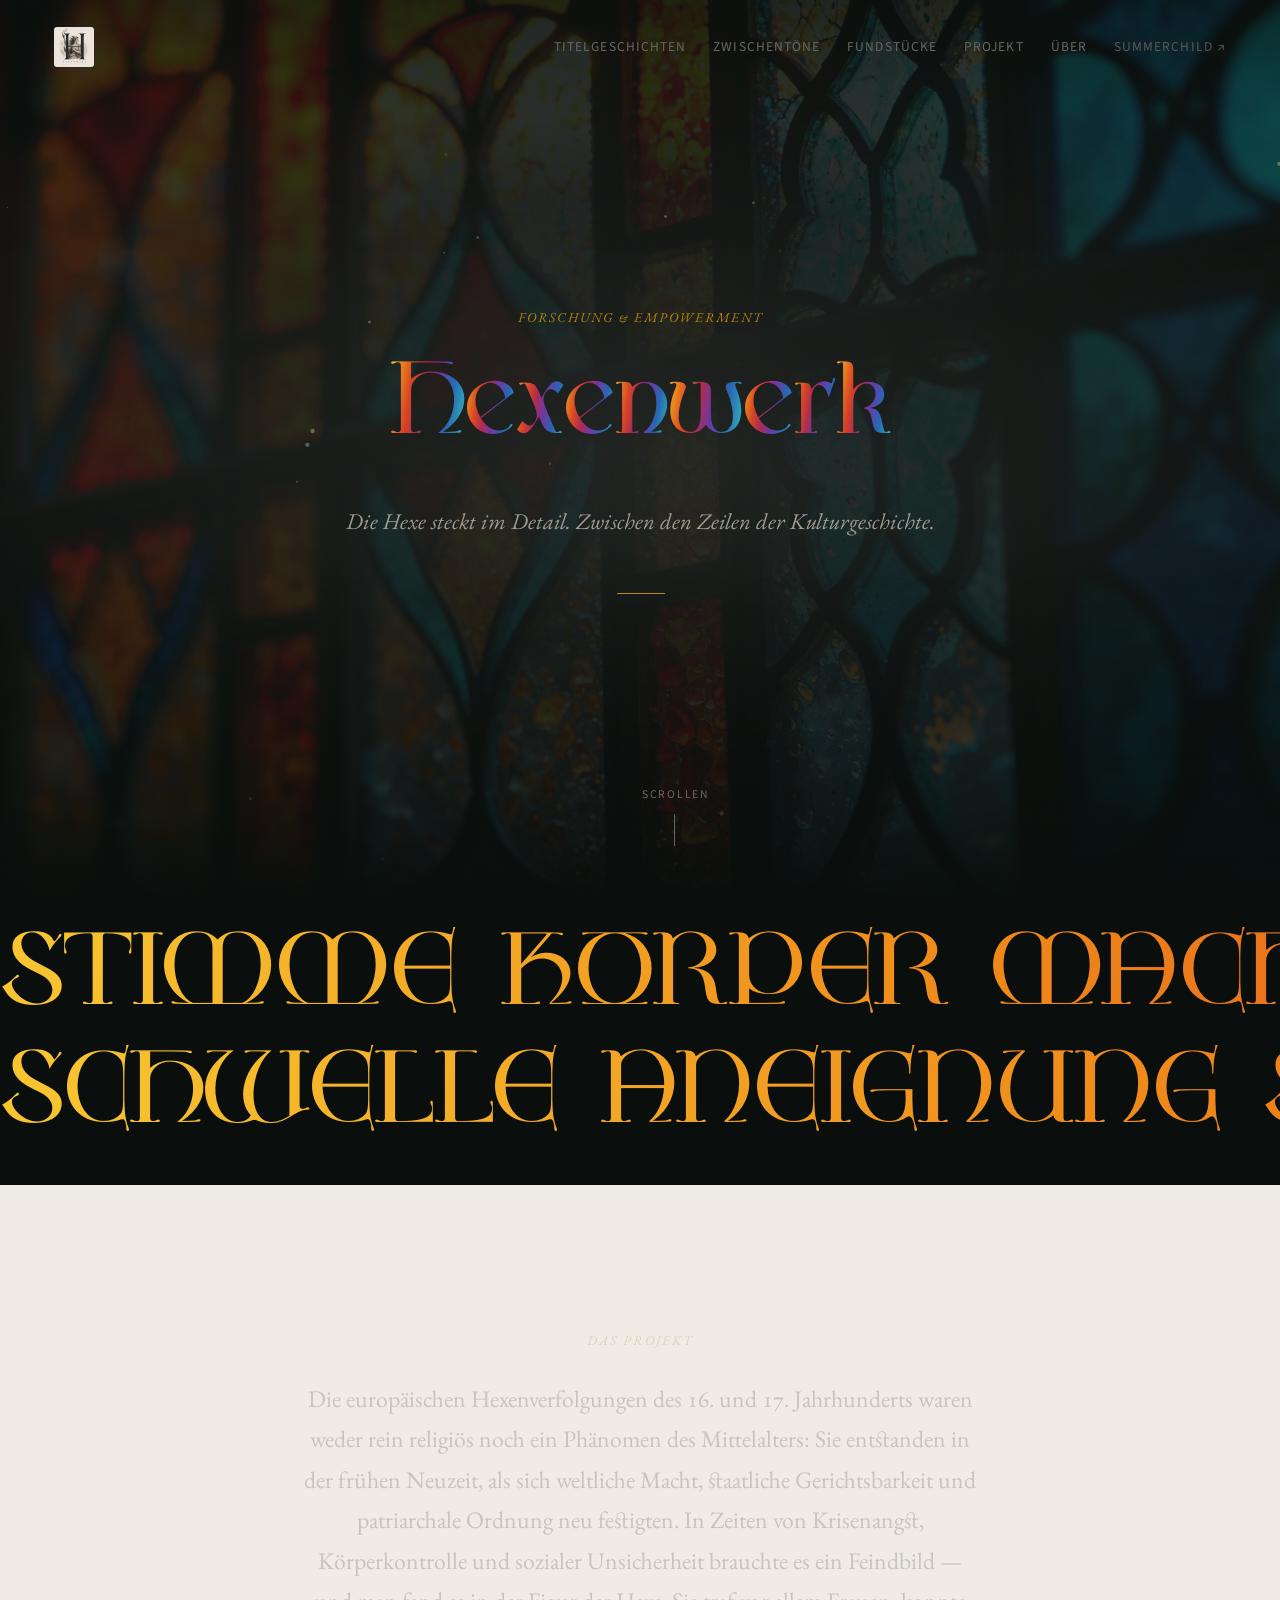
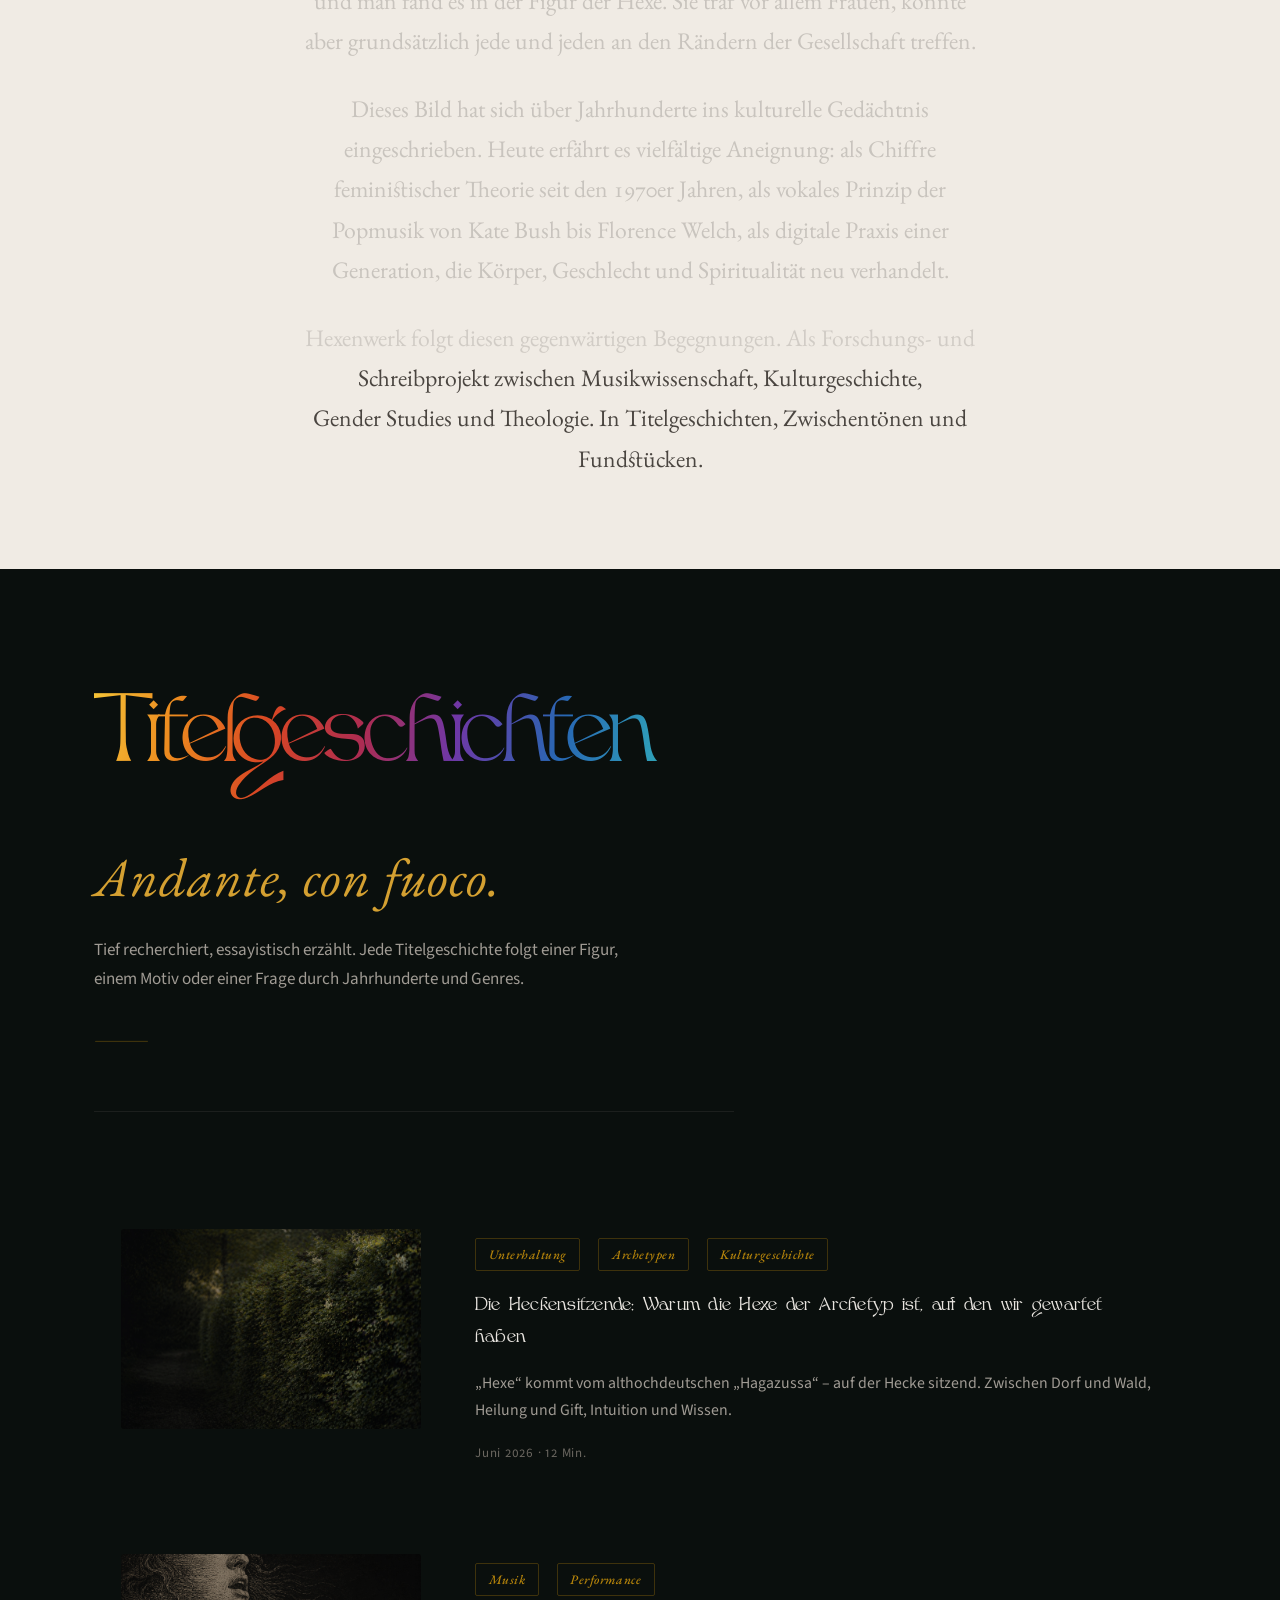
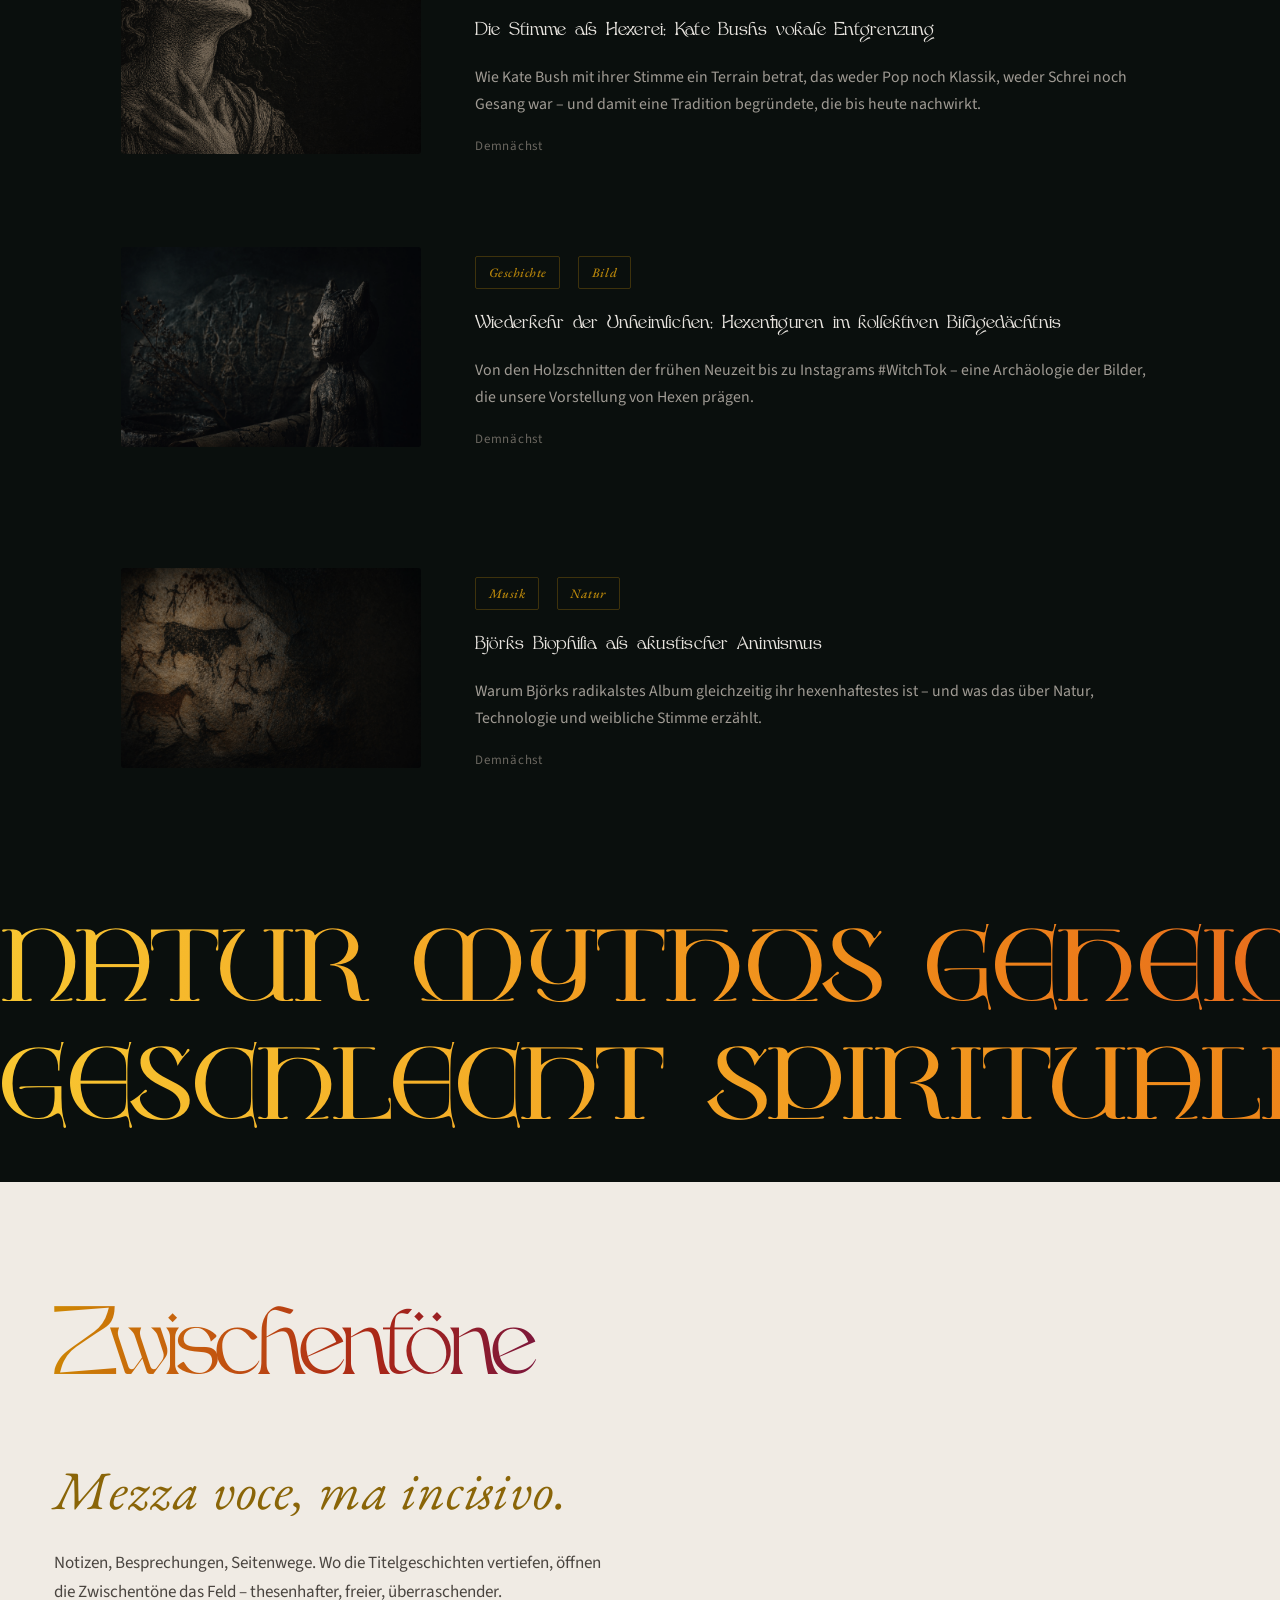
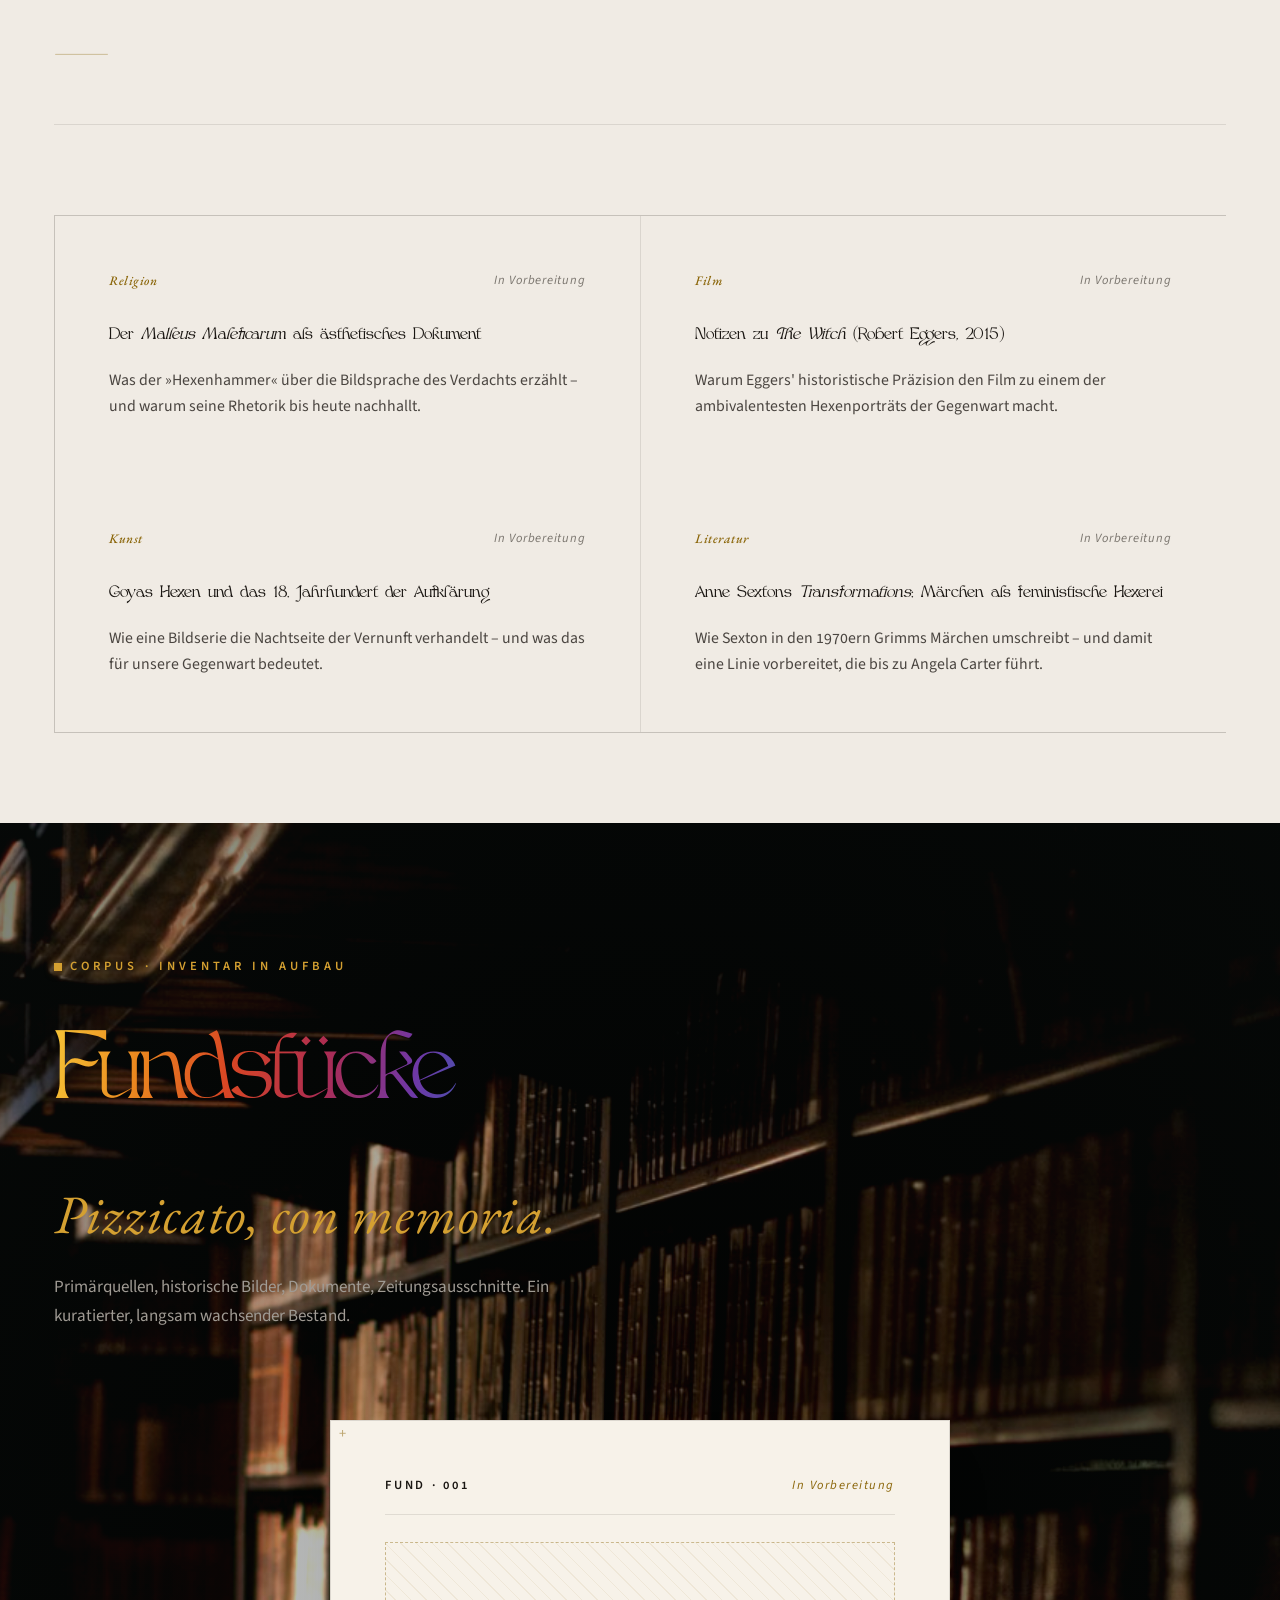
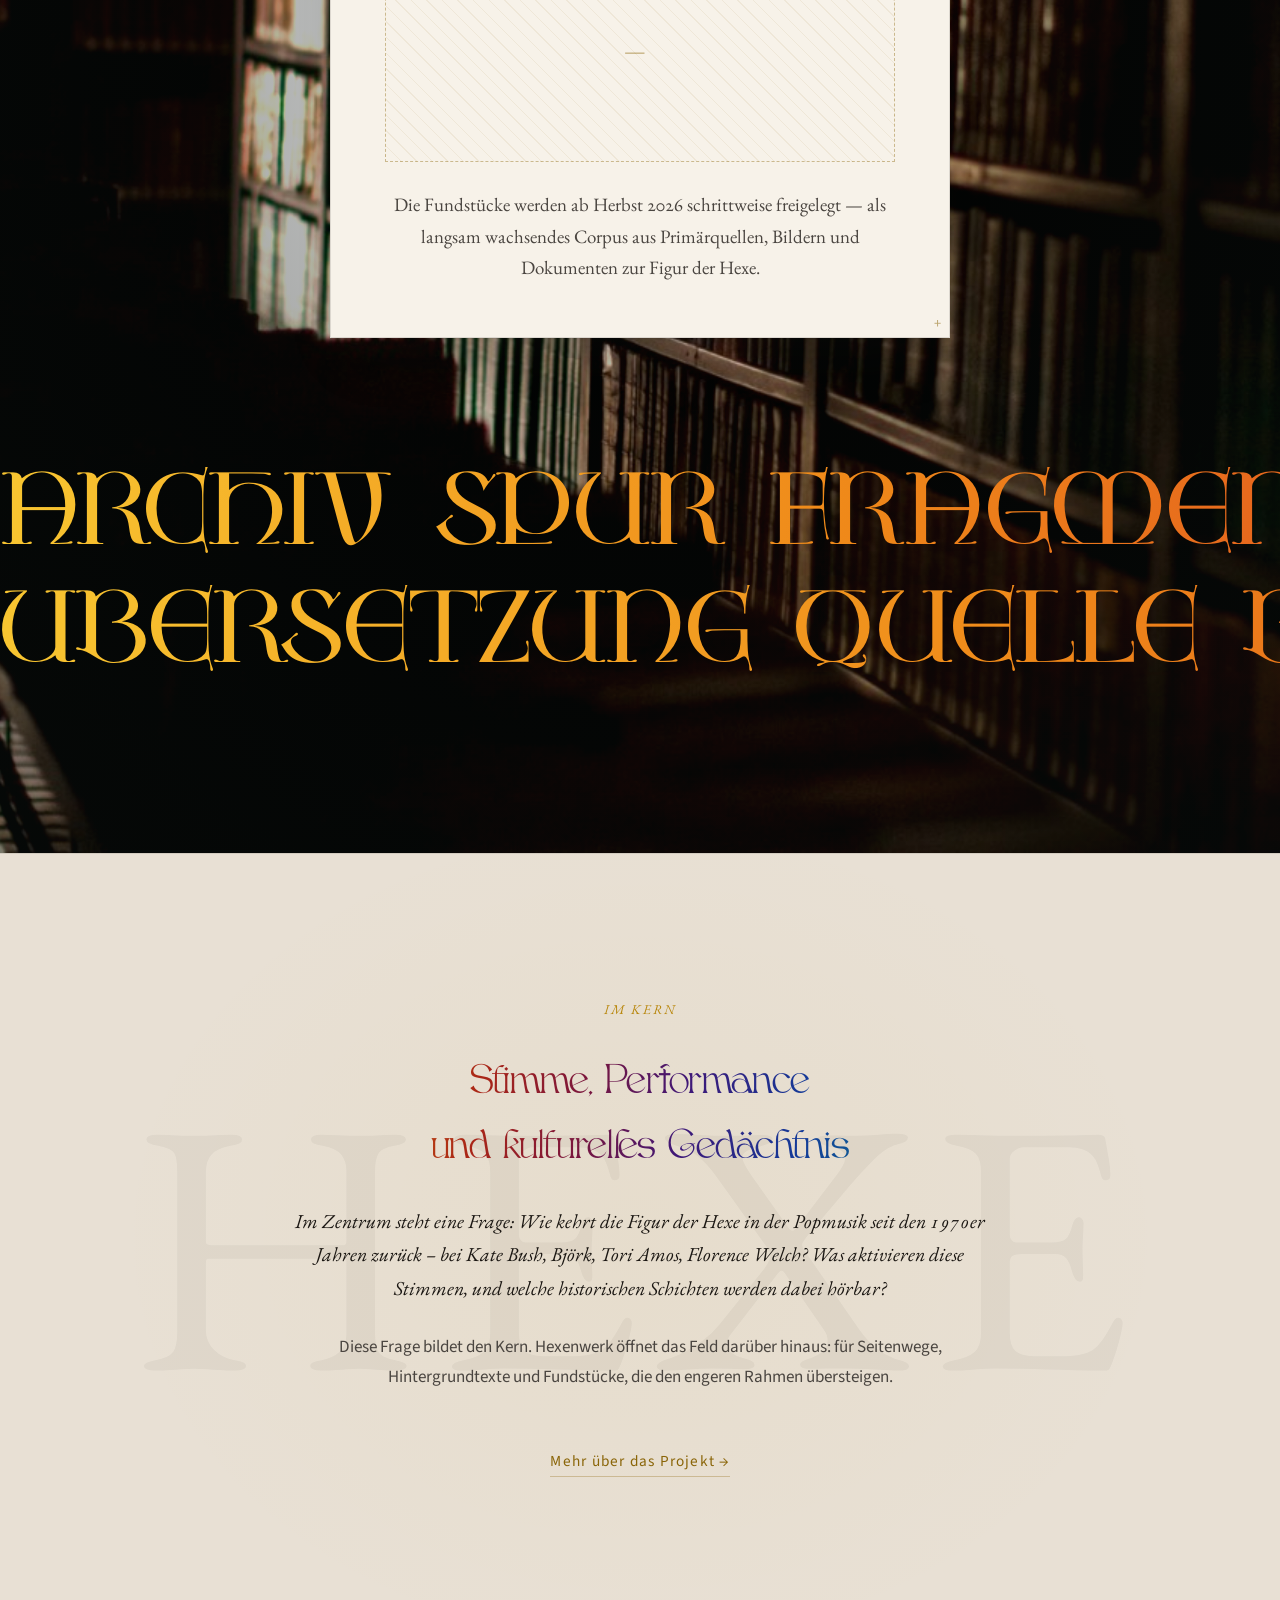
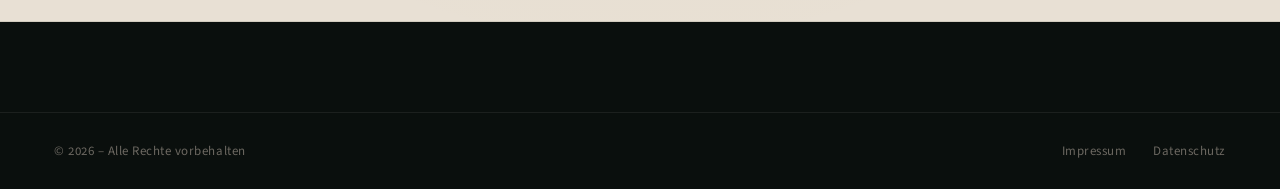
==== commit 795873e1: "Intro-Sequenz entfernt — die Seite startet direkt im Header Die Eingangssequenz mit Buntglas-Hinterg" ====
--- a/index.html
+++ b/index.html
@@ -19,41 +19,9 @@
     <link rel="preconnect" href="https://fonts.googleapis.com">
     <link rel="preconnect" href="https://fonts.gstatic.com" crossorigin>
     <link href="https://fonts.googleapis.com/css2?family=EB+Garamond:ital,wght@0,400;0,500;0,600;0,700;0,800;1,400;1,500;1,600;1,700&family=Cormorant+Garamond:ital,wght@0,300;0,400;0,500;0,600;0,700;1,300;1,400;1,500;1,600&family=IM+Fell+English:ital,wght@0,400;1,400&family=IM+Fell+English+SC&family=Source+Sans+3:ital,wght@0,300;0,400;0,500;0,600;1,300;1,400&display=swap" rel="stylesheet">
-    <link rel="stylesheet" href="styles.css?v=20260827h">
+    <link rel="stylesheet" href="styles.css?v=20261001a">
 </head>
 <body>
-
-    <!-- ============================================================
-         INTRO OVERLAY — art-house Eingangssequenz (30s)
-         ============================================================ -->
-    <div class="intro-overlay" id="introOverlay" role="presentation">
-        <!-- Buntglas-Hintergrund in leichter Bewegung -->
-        <div class="intro-stainedglass" aria-hidden="true">
-            <picture>
-                <source type="image/webp" srcset="assets/images/hero/stained-glass-960.webp">
-                <img src="assets/images/hero/stained-glass-960.jpg" alt="" decoding="async">
-            </picture>
-        </div>
-
-        <!-- Logo-Bild, groß zentriert, faded sanft ein und aus -->
-        <img class="intro-logo" id="introLogo" src="assets/intro/hexenwerk-logo-full.png" alt="Hexenwerk" aria-hidden="true">
-
-        <!-- Prozent-Anzeige -->
-        <div class="intro-loading" aria-live="polite">
-            <span class="intro-loading-num" id="introPercent">0</span><span class="intro-loading-unit">%</span>
-        </div>
-
-        <!-- Willkommens-Typographie (Hermis Soul, Regenbogen-Gradient) -->
-        <div class="intro-welcome" id="introWelcome">
-            <p class="intro-kicker">Forschung &amp; Empowerment</p>
-            <h1 class="intro-title glass-text">Willkommen</h1>
-        </div>
-
-        <audio id="introMusic" preload="metadata" src="assets/intro/intro-music.mp3"></audio>
-
-        <button class="intro-enter" id="introEnter" type="button">Eintreten</button>
-        <button class="intro-skip" id="introSkip" type="button">Überspringen →</button>
-    </div>
 
     <a href="#main-content" class="skip-link">Zum Inhalt springen</a>
 
@@ -501,6 +469,6 @@
         </div>
     </footer>
 
-    <script src="main.js?v=20260827h"></script>
+    <script src="main.js?v=20261001a"></script>
 </body>
 </html>
--- a/styles.css
+++ b/styles.css
@@ -272,7 +272,11 @@
 .hero-overlay {
     position: absolute;
     inset: 0;
-    z-index: 1;
+    /* z-index 0 statt 1: Über dem Hintergrund liegt sie schon durch die
+       Reihenfolge im Dokument. Die Buntglas-Ebene darüber kommt damit
+       ohne eigenen z-index aus — und ohne z-index kapselt sie das
+       Mischen ihrer Kinder nicht ab. */
+    z-index: 0;
     background:
         radial-gradient(
             ellipse 80% 60% at 50% 45%,
@@ -299,20 +303,23 @@
    und schiebt pro Frame nur noch fertige Ebenen. Vorher wurde die
    Maske bildschirmfüllend in jedem Frame neu gezeichnet, was
    schwache Geräte komplett ausgebremst hat. */
+/* Licht statt Foto: Im Screen-Modus verschwinden die dunklen Stellen des
+   Bildes — also das schwarze Bleiglas-Gerüst — im dunklen Grund, und nur
+   die farbigen Scheiben leuchten heraus. Dadurch trägt schon eine
+   niedrige Deckkraft, und der Header bleibt trotzdem ruhig.
+   Der Mischmodus sitzt auf den beiden Bild-Ebenen, nicht auf dieser
+   Hülle: Läge er auf der Gruppe, müsste der Browser bei jeder
+   Zeigerbewegung die komplette Header-Fläche neu mischen. So mischt die
+   ruhende Grundschicht einmal, und pro Frame nur noch der Lichtfleck in
+   seinen eigenen Maßen.
+   Der Verlauf liegt außerhalb: Screen kann nur aufhellen, ein Abdunkeln
+   wäre darin wirkungslos. */
 .hero-stained-glass {
     --glass-size: 1100px;
     position: absolute;
     inset: 0;
-    z-index: 1;
     overflow: hidden;
     pointer-events: none;
-    /* Licht statt Foto: Im Screen-Modus verschwinden die dunklen Stellen
-       des Bildes — also das schwarze Bleiglas-Gerüst — im dunklen Grund,
-       und nur die farbigen Scheiben leuchten heraus. Dadurch trägt schon
-       eine niedrige Deckkraft, und der Header bleibt trotzdem ruhig.
-       Der Verlauf liegt bewusst außerhalb dieser Gruppe: Screen kann nur
-       aufhellen, ein Abdunkeln wäre darin wirkungslos. */
-    mix-blend-mode: screen;
 }
 
 /* Grundschicht: liegt immer im Header, unabhängig von Maus, Finger
@@ -323,6 +330,7 @@
 .stained-glass-base {
     position: absolute;
     inset: 0;
+    mix-blend-mode: screen;
     width: 100%;
     height: 100%;
     max-width: none;
@@ -372,6 +380,7 @@
     position: absolute;
     top: 0;
     left: 0;
+    mix-blend-mode: screen;
     width: var(--glass-size);
     height: var(--glass-size);
     margin-left: calc(var(--glass-size) / -2);
@@ -409,7 +418,9 @@
     max-width: none;
     object-fit: cover;
     object-position: center 30%;
-    filter: brightness(1.05) saturate(1.15);
+    /* Bewusst ohne filter: Diese Ebene wandert mit dem Zeiger, ein Filter
+       darauf müsste in jedem Frame neu gerechnet werden. Die Aufhellung
+       übernimmt der Screen-Modus ohnehin. */
     transform: translate3d(
         calc(var(--glass-size) / 2 - 50vw),
         calc(var(--glass-size) / 2 - 50vh),
@@ -688,8 +699,23 @@
     to   { transform: translate3d(0, 0, 0); }
 }
 
+/* Bei reduzierter Bewegung laufen die Bänder weiter, aber in gut einem
+   Drittel des Tempos. Ganz anhalten war die reine Lehre — auf günstigen
+   Geräten schaltet aber der Energiesparmodus diese Einstellung ein, ohne
+   dass jemand sie bewusst gewählt hätte, und dort standen die Bänder
+   dann einfach still. Ein langsames, gleichmäßiges Wandern löst kein
+   Schwindelgefühl aus, ein Zucken oder Blinken wäre etwas anderes.
+   Die !important sind nötig, weil der Sammel-Riegel weiter unten allen
+   Elementen animation-duration und -iteration-count überschreibt. */
 @media (prefers-reduced-motion: reduce) {
-    .scroll-marquee-track { animation: none; }
+    .scroll-marquee-track {
+        animation-duration: 96s !important;
+        animation-iteration-count: infinite !important;
+    }
+
+    .scroll-marquee-row--rtl .scroll-marquee-track {
+        animation-duration: 112s !important;
+    }
 }
 
 
@@ -1741,10 +1767,8 @@
     --glass-size: 640px;
     position: absolute;
     inset: 0;
-    z-index: 0;
     overflow: hidden;
     pointer-events: none;
-    mix-blend-mode: screen;
 }
 
 .page-hero-glass .stained-glass-base {
@@ -3056,10 +3080,14 @@
     pointer-events: none;
     opacity: 0;
     transition: opacity 800ms var(--ease-out);
-    mix-blend-mode: screen;
+    /* Kein mix-blend-mode: Screen hätte den Hintergrund unter dieser
+       Fläche in jedem Frame neu einlesen und verrechnen müssen. Bei
+       Deckkräften um 0.07 über fast schwarzem Grund ist das Ergebnis von
+       normalem Überlagern praktisch nicht zu unterscheiden — es kostet
+       nur. */
     background: radial-gradient(
         circle closest-side at 50% 50%,
-        rgba(212, 160, 49, 0.07) 0%,
+        rgba(212, 160, 49, 0.075) 0%,
         rgba(180, 120, 60, 0.04) 30%,
         rgba(140, 80, 40, 0.02) 50%,
         transparent 70%
@@ -3163,265 +3191,6 @@
     .hero-scroll-line {
         animation: none !important;
         opacity: 0.5 !important;
-    }
-}
-
-
-/* ============================================================
-   INTRO OVERLAY — art-house Eingangssequenz (30s)
-   ============================================================ */
-
-.intro-overlay {
-    position: fixed;
-    inset: 0;
-    z-index: 10000;
-    background: #f0ebe4;
-    display: flex;
-    flex-direction: column;
-    align-items: center;
-    justify-content: center;
-    gap: clamp(1.5rem, 4vh, 3.5rem);
-    overflow: hidden;
-    isolation: isolate;
-}
-
-.intro-overlay[data-state="hidden"] {
-    opacity: 0;
-    pointer-events: none;
-    transition: opacity 1.4s var(--ease-out);
-}
-
-body.intro-active {
-    overflow: hidden;
-}
-
-/* Buntglas-Hintergrund: langsamer Zoom + subtile Rotation */
-.intro-stainedglass {
-    position: absolute;
-    inset: -10%;
-    z-index: 0;
-    opacity: 0;
-    transition: opacity 3s var(--ease-out);
-    animation: intro-glass-drift 42s linear infinite;
-}
-
-.intro-overlay[data-state="active"] .intro-stainedglass {
-    opacity: 0.3;
-}
-
-/* <picture> ist ein Inline-Element ohne eigene Masse — das Bild
-   darin braucht einen Block-Container in voller Groesse. */
-.intro-stainedglass picture {
-    display: block;
-    width: 100%;
-    height: 100%;
-}
-
-.intro-stainedglass img {
-    width: 100%;
-    height: 100%;
-    object-fit: cover;
-    filter: blur(16px) brightness(1.05) saturate(1.3);
-    mix-blend-mode: multiply;
-}
-
-@keyframes intro-glass-drift {
-    0%   { transform: scale(1.05) rotate(0deg); }
-    50%  { transform: scale(1.12) rotate(1.5deg); }
-    100% { transform: scale(1.05) rotate(0deg); }
-}
-
-/* Logo-Bild — im Flex-Stack zentriert, weich ein- und ausfadend */
-.intro-logo {
-    position: relative;
-    z-index: 2;
-    display: block;
-    flex-shrink: 0;
-    width: min(82vw, 560px);
-    max-height: 52vh;
-    object-fit: contain;
-    opacity: 0;
-    transform: scale(0.94);
-    transition: opacity 5s var(--ease-out), transform 7s var(--ease-out);
-    filter: drop-shadow(0 0 40px rgba(0, 0, 0, 0.15));
-}
-
-@media (min-width: 900px) {
-    .intro-logo {
-        max-height: 48vh;
-        width: min(48vh, 480px);
-    }
-}
-
-.intro-overlay[data-logo-in] .intro-logo {
-    opacity: 1;
-    transform: scale(1);
-}
-
-.intro-overlay[data-logo-out] .intro-logo {
-    opacity: 0;
-    transform: scale(1.04);
-    transition: opacity 3.5s var(--ease-out), transform 4s var(--ease-out);
-}
-
-/* Prozent-Anzeige */
-.intro-loading {
-    position: absolute;
-    z-index: 3;
-    bottom: clamp(2rem, 6vh, 4rem);
-    left: 50%;
-    transform: translateX(-50%);
-    font-family: var(--font-smallcaps);
-    font-size: clamp(0.8rem, 1.8vw, 1.05rem);
-    letter-spacing: 0.35em;
-    color: rgba(26, 22, 18, 0.55);
-    opacity: 0;
-    transition: opacity 1.2s var(--ease-out);
-}
-
-.intro-overlay[data-state="active"] .intro-loading {
-    opacity: 1;
-}
-
-.intro-loading-num {
-    font-variant-numeric: tabular-nums;
-    min-width: 3ch;
-    display: inline-block;
-    text-align: right;
-}
-
-/* Willkommens-Typographie — im Flex-Stack unter dem Logo */
-.intro-welcome {
-    position: relative;
-    z-index: 3;
-    flex-shrink: 0;
-    text-align: center;
-    opacity: 0;
-    transform: translateY(-6px);
-    transition: opacity 1.4s var(--ease-out), transform 1.4s var(--ease-out);
-    max-width: 92vw;
-}
-
-.intro-overlay[data-welcome-in] .intro-welcome {
-    opacity: 1;
-    transform: translateY(0);
-}
-
-.intro-welcome .intro-kicker {
-    font-family: var(--font-smallcaps);
-    font-size: clamp(0.72rem, 1.6vw, 0.95rem);
-    letter-spacing: 0.4em;
-    text-transform: uppercase;
-    color: var(--accent-on-light);
-    font-feature-settings: 'smcp' 1, 'onum' 1;
-    margin-bottom: 0.5rem;
-}
-
-.intro-welcome .intro-title {
-    font-family: var(--font-hero);
-    font-size: clamp(3rem, 10vw, 7rem);
-    font-weight: 400;
-    letter-spacing: -0.02em;
-    line-height: 1.05;
-    color: transparent;
-    background-image: linear-gradient(
-        100deg,
-        #f0c64a 0%,
-        #e08a2e 14%,
-        #c94a2c 28%,
-        #a03050 42%,
-        #6a3a9a 56%,
-        #2f66a8 72%,
-        #3a9ab2 86%,
-        #4fae5a 100%
-    );
-    -webkit-background-clip: text;
-    background-clip: text;
-    -webkit-text-fill-color: transparent;
-    filter: saturate(1.2);
-    animation: none;
-}
-
-/* Eintreten-Button — garantiert Audio-Autoplay via User-Gesture */
-.intro-enter {
-    position: absolute;
-    z-index: 5;
-    bottom: clamp(4.5rem, 12vh, 7rem);
-    left: 50%;
-    transform: translateX(-50%);
-    font-family: var(--font-smallcaps);
-    font-size: clamp(0.9rem, 2vw, 1.1rem);
-    letter-spacing: 0.3em;
-    text-transform: uppercase;
-    color: var(--accent-on-light);
-    background: transparent;
-    border: 1px solid var(--accent-on-light);
-    padding: 0.9rem 2.4rem;
-    cursor: pointer;
-    transition: background 0.4s var(--ease-out), color 0.4s var(--ease-out), opacity 0.6s var(--ease-out);
-    font-feature-settings: 'smcp' 1;
-}
-
-@media (hover: hover) and (pointer: fine) {
-    .intro-enter:hover {
-        background: var(--accent-on-light);
-        color: var(--bg-light);
-    }
-}
-
-.intro-enter:active {
-    transform: translateX(-50%) scale(0.97);
-    transition:
-        background 200ms var(--ease-snap),
-        color 200ms var(--ease-snap),
-        transform 120ms var(--ease-press);
-}
-
-.intro-overlay[data-started] .intro-enter {
-    opacity: 0;
-    pointer-events: none;
-}
-
-/* Skip-Button */
-.intro-skip {
-    position: absolute;
-    z-index: 4;
-    bottom: clamp(1.5rem, 4vh, 2.5rem);
-    right: clamp(1.5rem, 4vw, 3rem);
-    font-family: var(--font-body);
-    font-size: 0.82rem;
-    letter-spacing: 0.15em;
-    text-transform: uppercase;
-    color: rgba(26, 22, 18, 0.55);
-    background: transparent;
-    border: none;
-    padding: 0.5rem 0;
-    cursor: pointer;
-    opacity: 0;
-    transition:
-        opacity 1.2s var(--ease-out),
-        color 200ms var(--ease-snap),
-        transform 140ms var(--ease-press);
-}
-
-.intro-overlay[data-started] .intro-skip {
-    opacity: 1;
-}
-
-@media (hover: hover) and (pointer: fine) {
-    .intro-skip:hover {
-        color: var(--accent-on-light);
-    }
-}
-
-.intro-skip:active {
-    transform: scale(0.95);
-}
-
-/* Reduced motion: kein Zoom der Stainedglass-Ebene */
-@media (prefers-reduced-motion: reduce) {
-    .intro-stainedglass {
-        animation: none;
     }
 }
 
@@ -3717,9 +3486,3 @@
 [data-perf="low"] .hero-stained-glass {
     --glass-size: 760px;
 }
-
-/* Intro-Buntglas: 16px-Blur auf einem großen Bild plus Dauer-Drift */
-[data-perf="low"] .intro-stainedglass {
-    filter: brightness(1.05) saturate(1.3);
-    animation: none;
-}
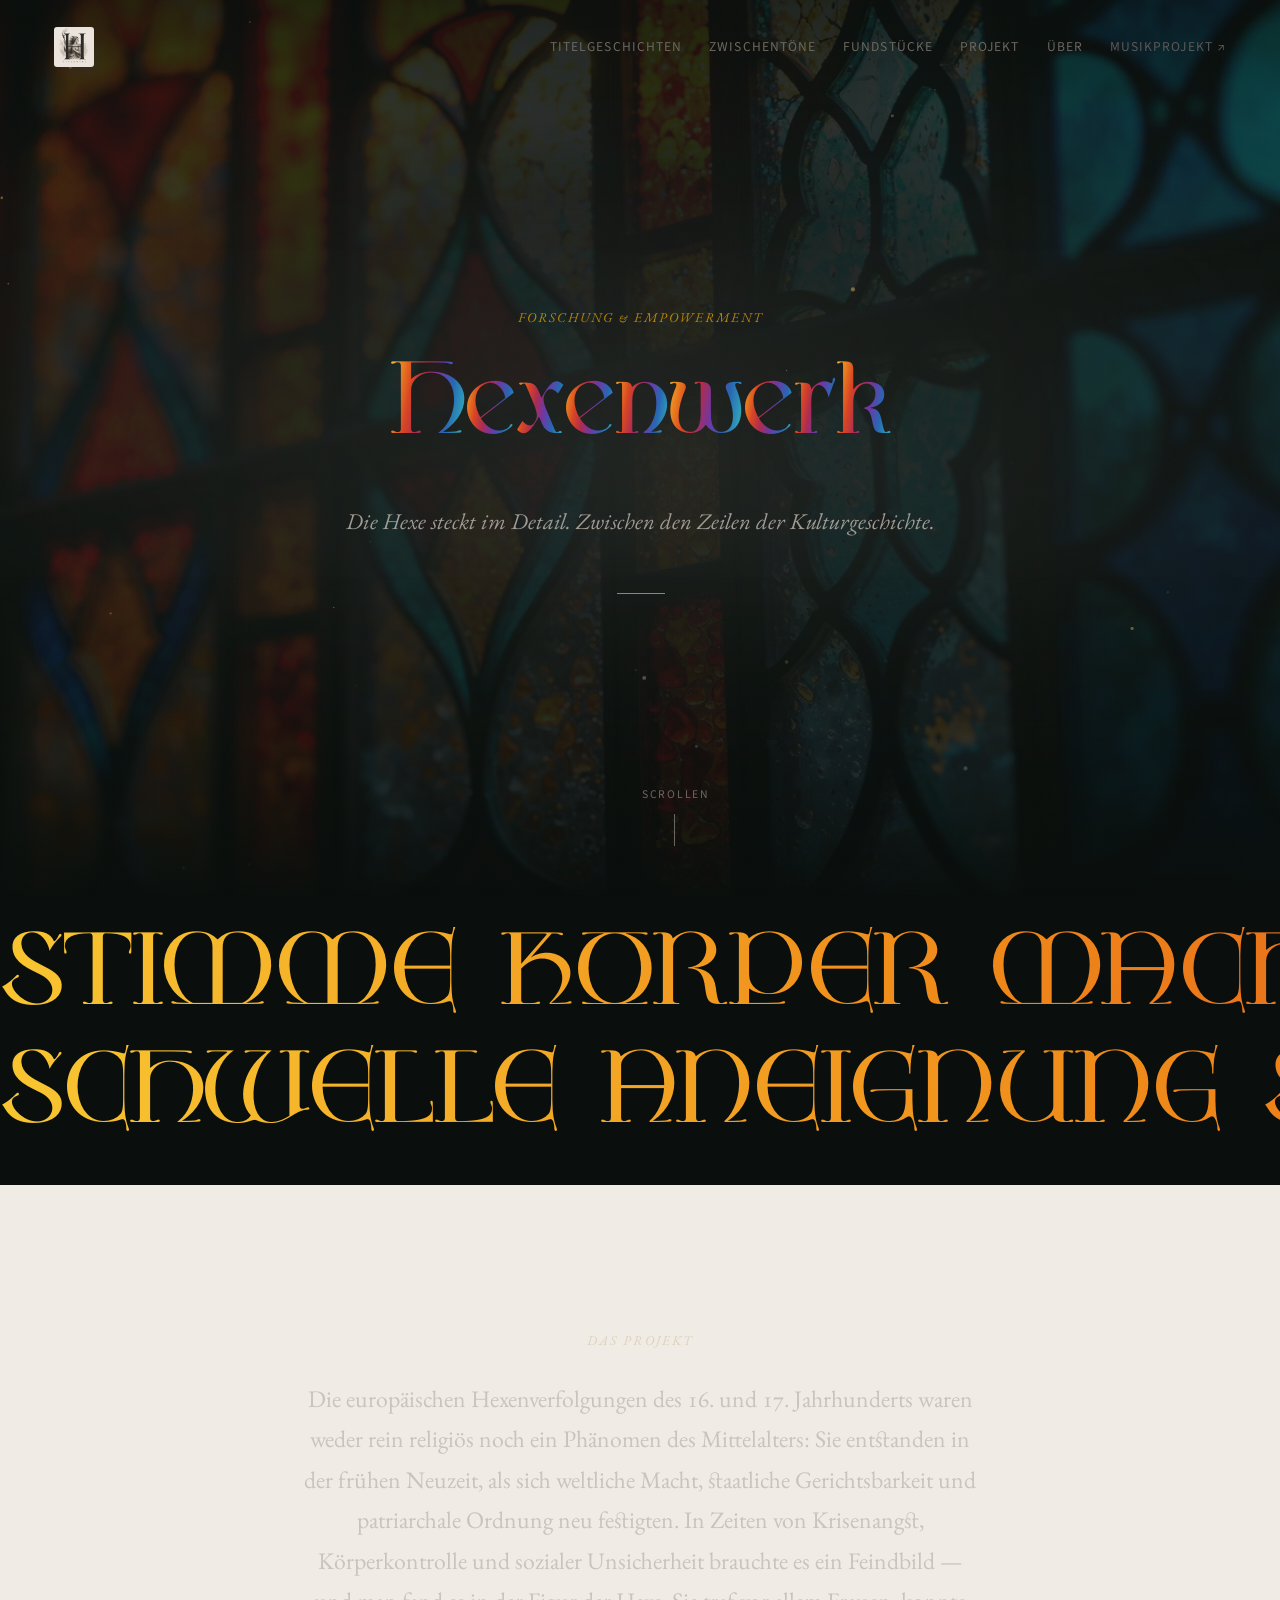
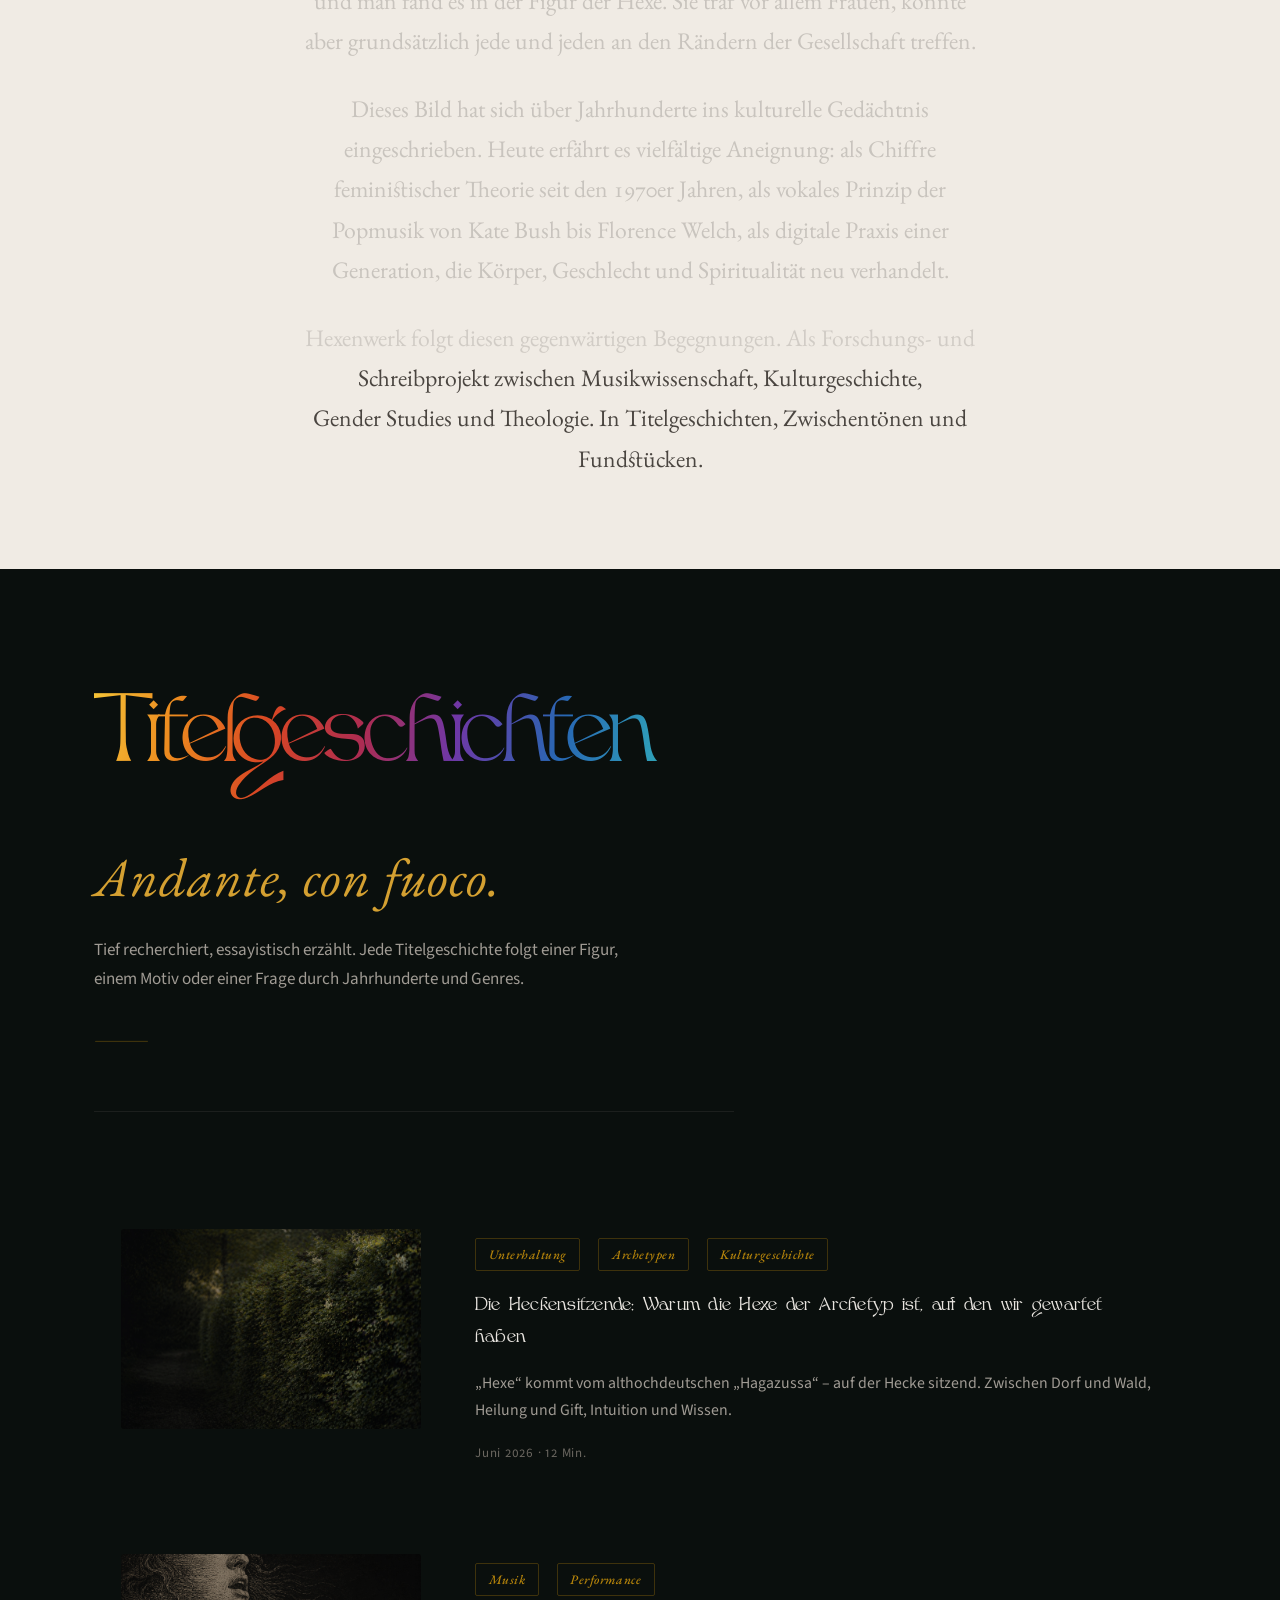
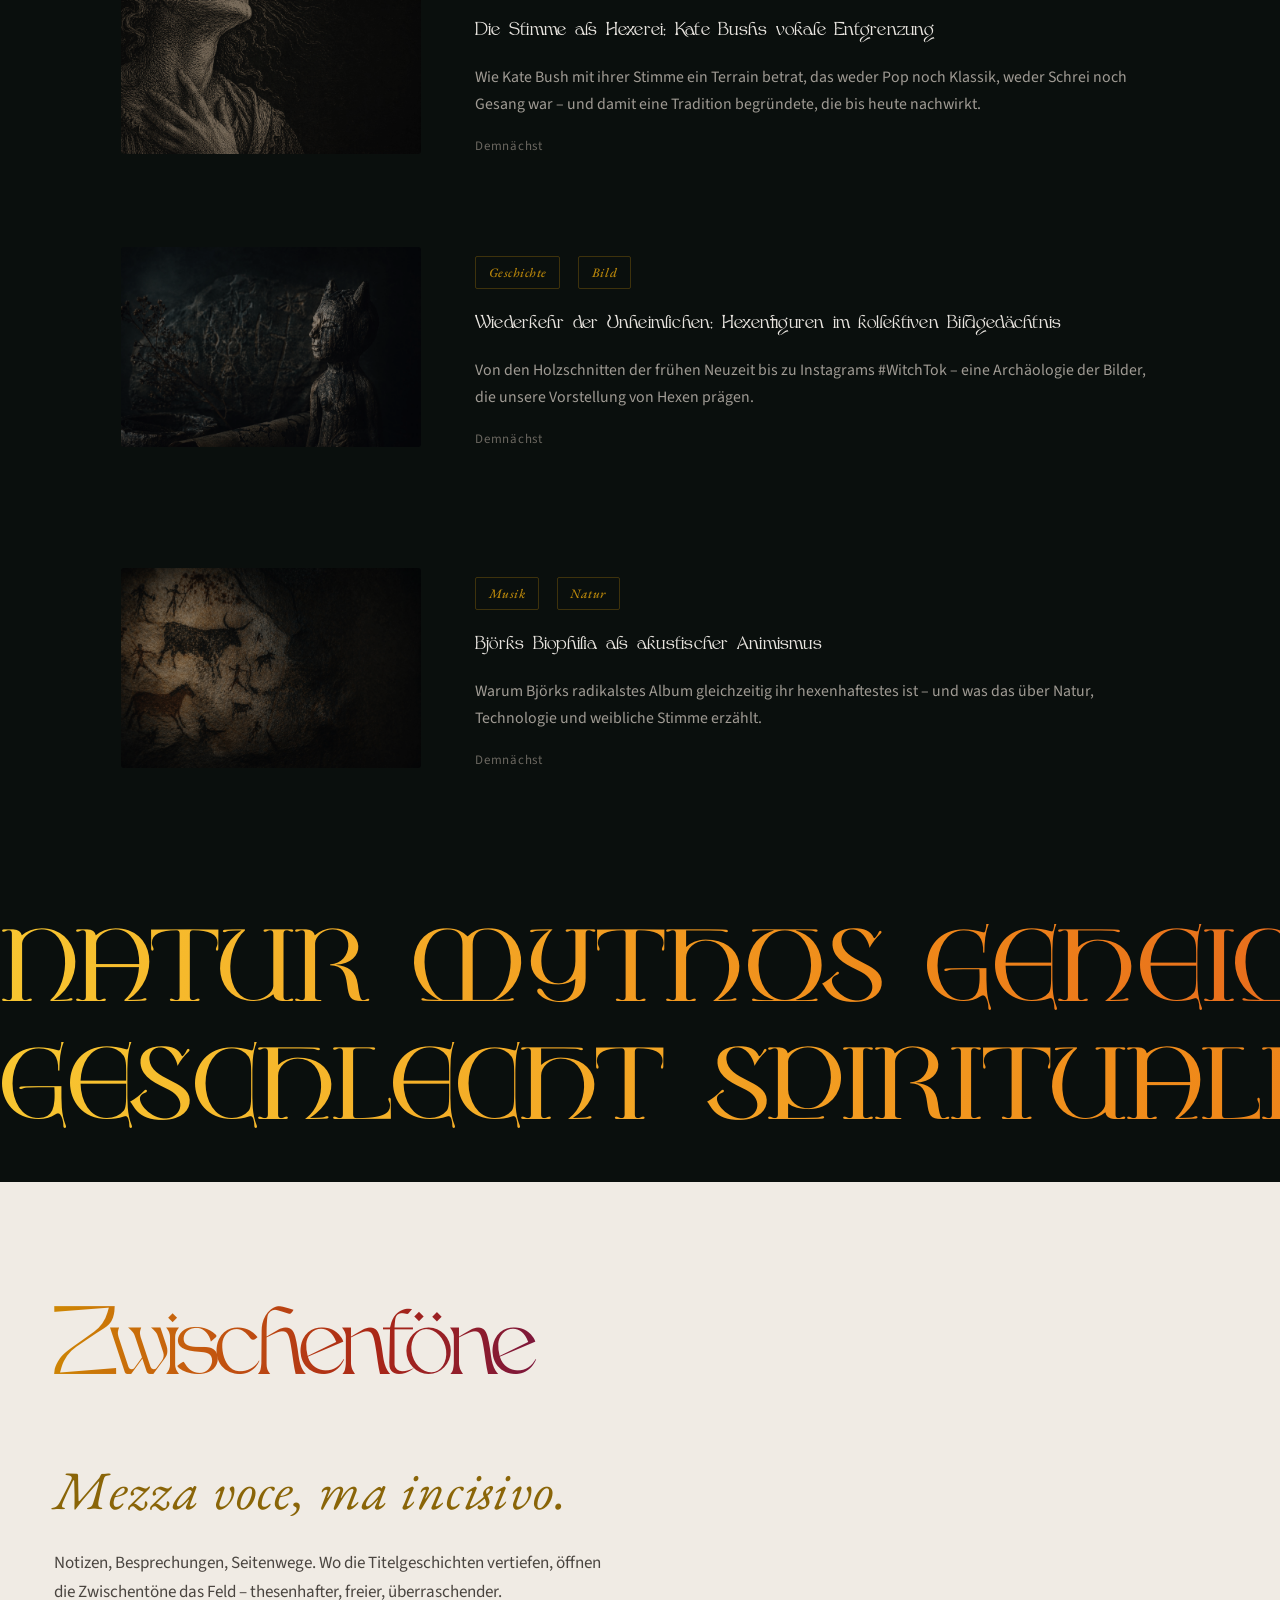
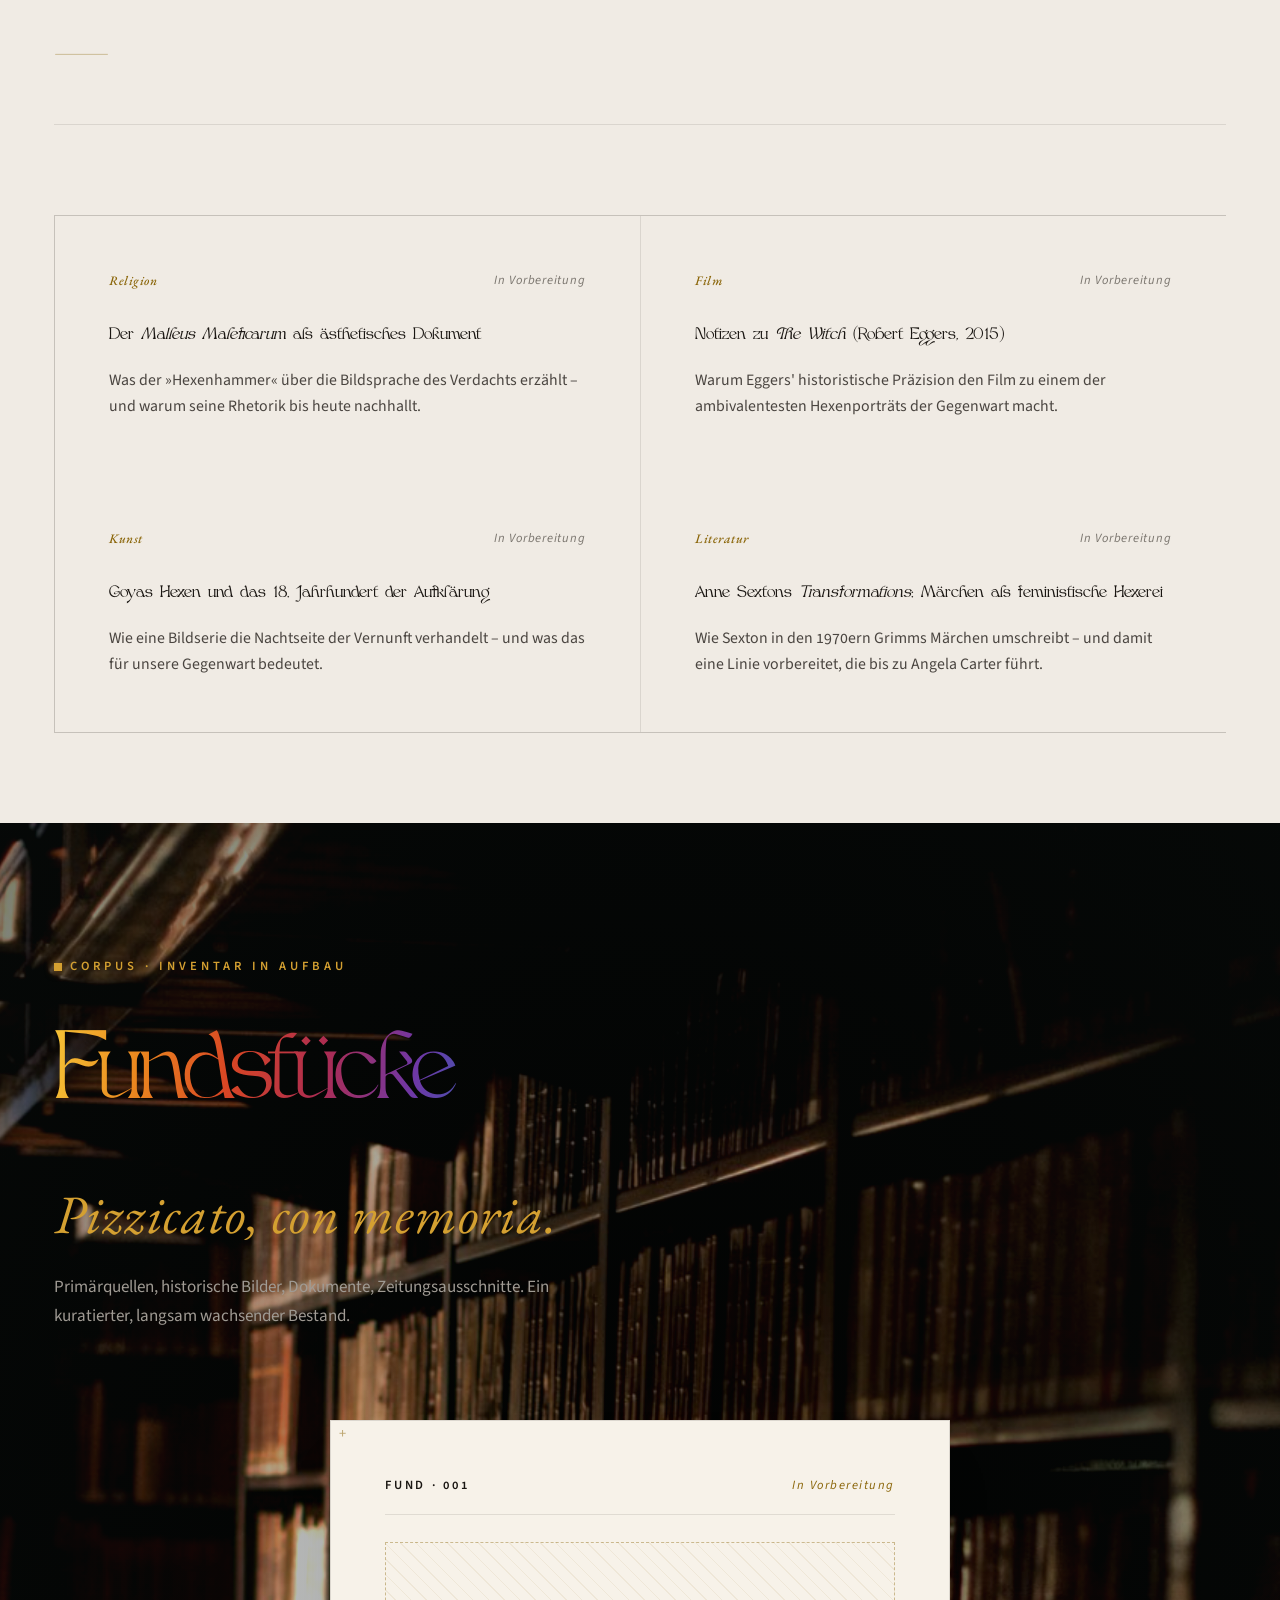
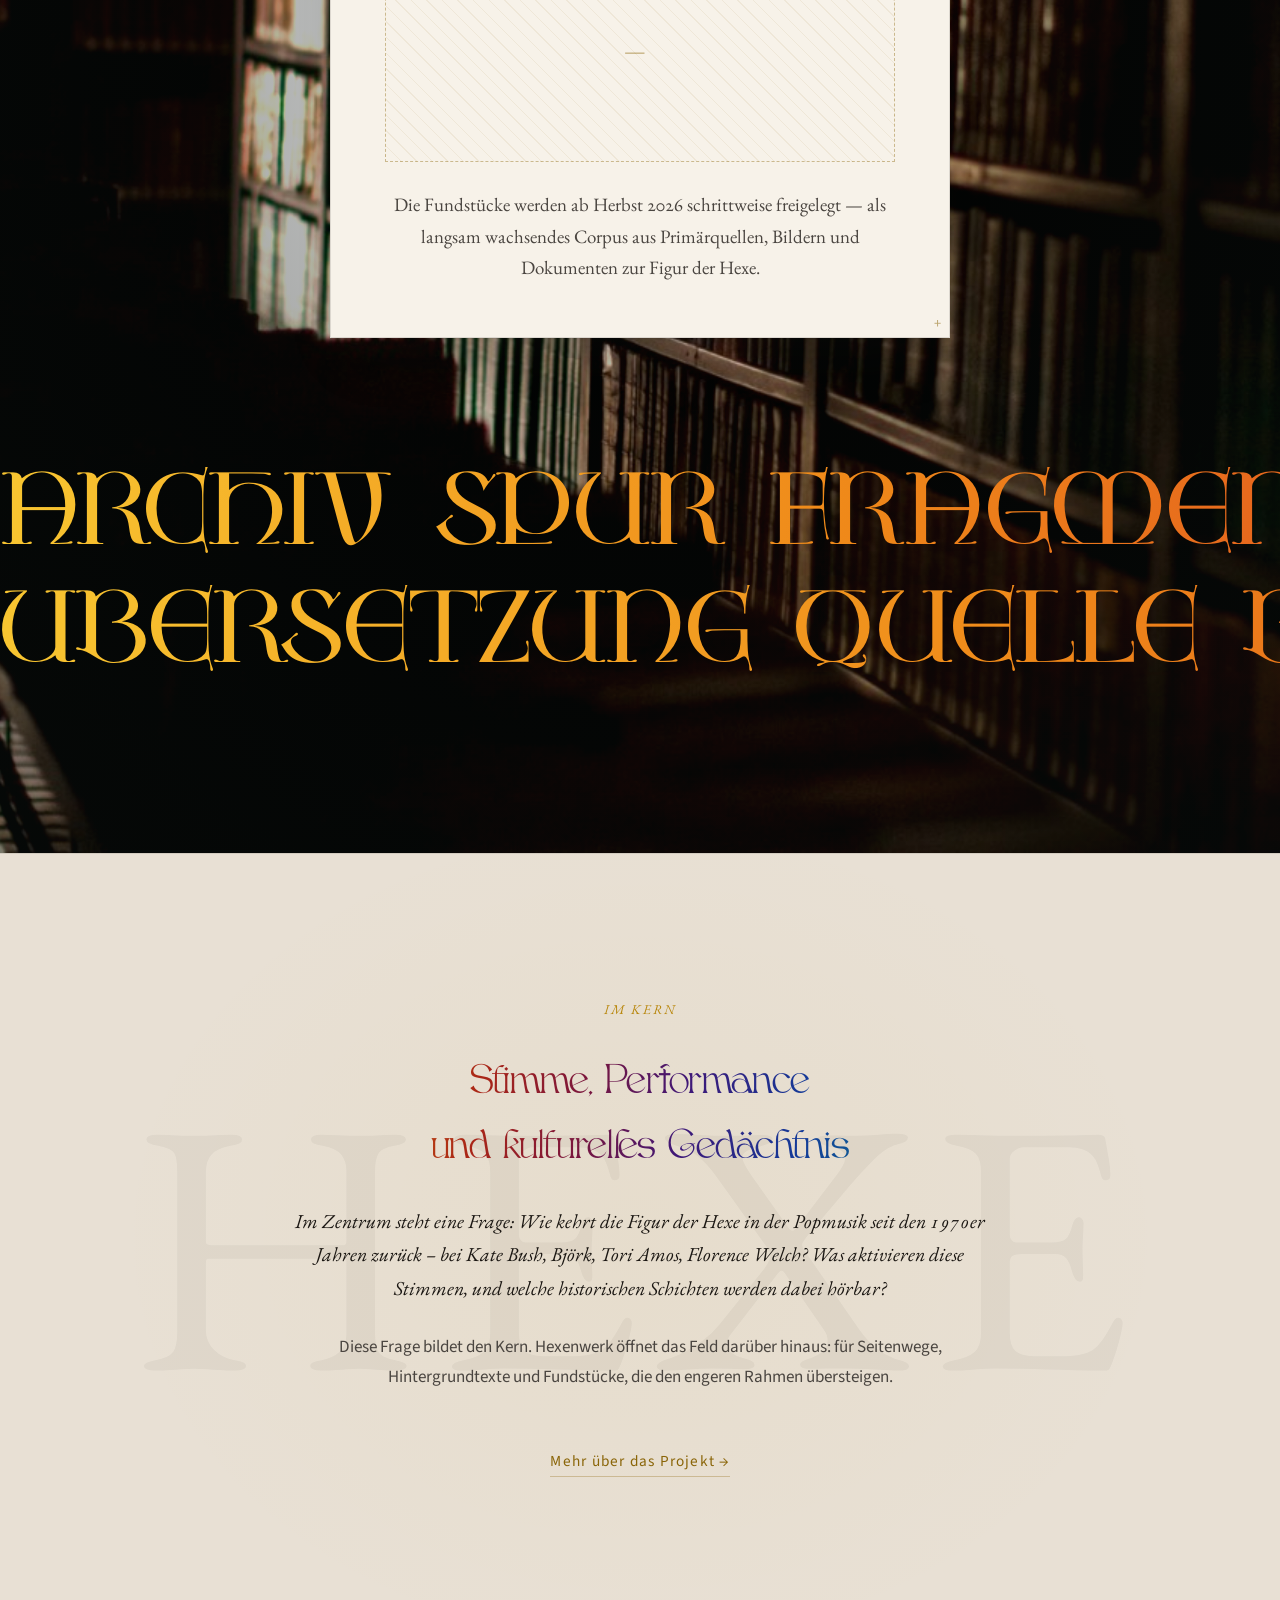
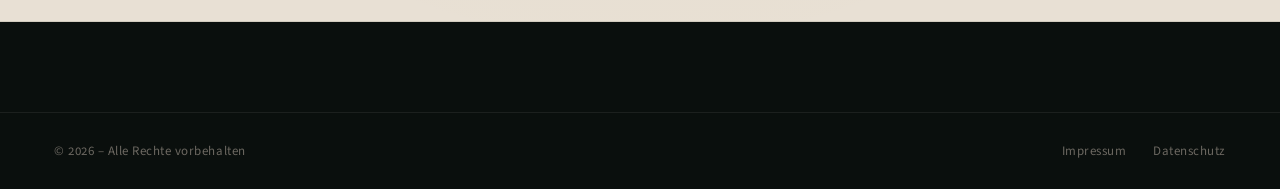
==== commit bf4fb62d: "Summerchild durch "Musikprojekt" ersetzt, neue Zieladresse In der Navigation heißt der externe Eintr" ====
--- a/index.html
+++ b/index.html
@@ -19,7 +19,7 @@
     <link rel="preconnect" href="https://fonts.googleapis.com">
     <link rel="preconnect" href="https://fonts.gstatic.com" crossorigin>
     <link href="https://fonts.googleapis.com/css2?family=EB+Garamond:ital,wght@0,400;0,500;0,600;0,700;0,800;1,400;1,500;1,600;1,700&family=Cormorant+Garamond:ital,wght@0,300;0,400;0,500;0,600;0,700;1,300;1,400;1,500;1,600&family=IM+Fell+English:ital,wght@0,400;1,400&family=IM+Fell+English+SC&family=Source+Sans+3:ital,wght@0,300;0,400;0,500;0,600;1,300;1,400&display=swap" rel="stylesheet">
-    <link rel="stylesheet" href="styles.css?v=20261001a">
+    <link rel="stylesheet" href="styles.css?v=20261001b">
 </head>
 <body>
 
@@ -41,7 +41,7 @@
             <a href="#fundstuecke">Fundstücke</a>
             <a href="projekt.html">Projekt</a>
             <a href="ueber.html">Über</a>
-            <a href="https://summerchild.net" class="nav-external" target="_blank" rel="noopener">Summerchild<span aria-hidden="true"> ↗</span></a>
+            <a href="https://www.mikamariamausshammer.com/musik/" class="nav-external" target="_blank" rel="noopener">Musikprojekt<span aria-hidden="true"> ↗</span></a>
         </div>
     </nav>
 
@@ -469,6 +469,6 @@
         </div>
     </footer>
 
-    <script src="main.js?v=20261001a"></script>
+    <script src="main.js?v=20261001b"></script>
 </body>
 </html>
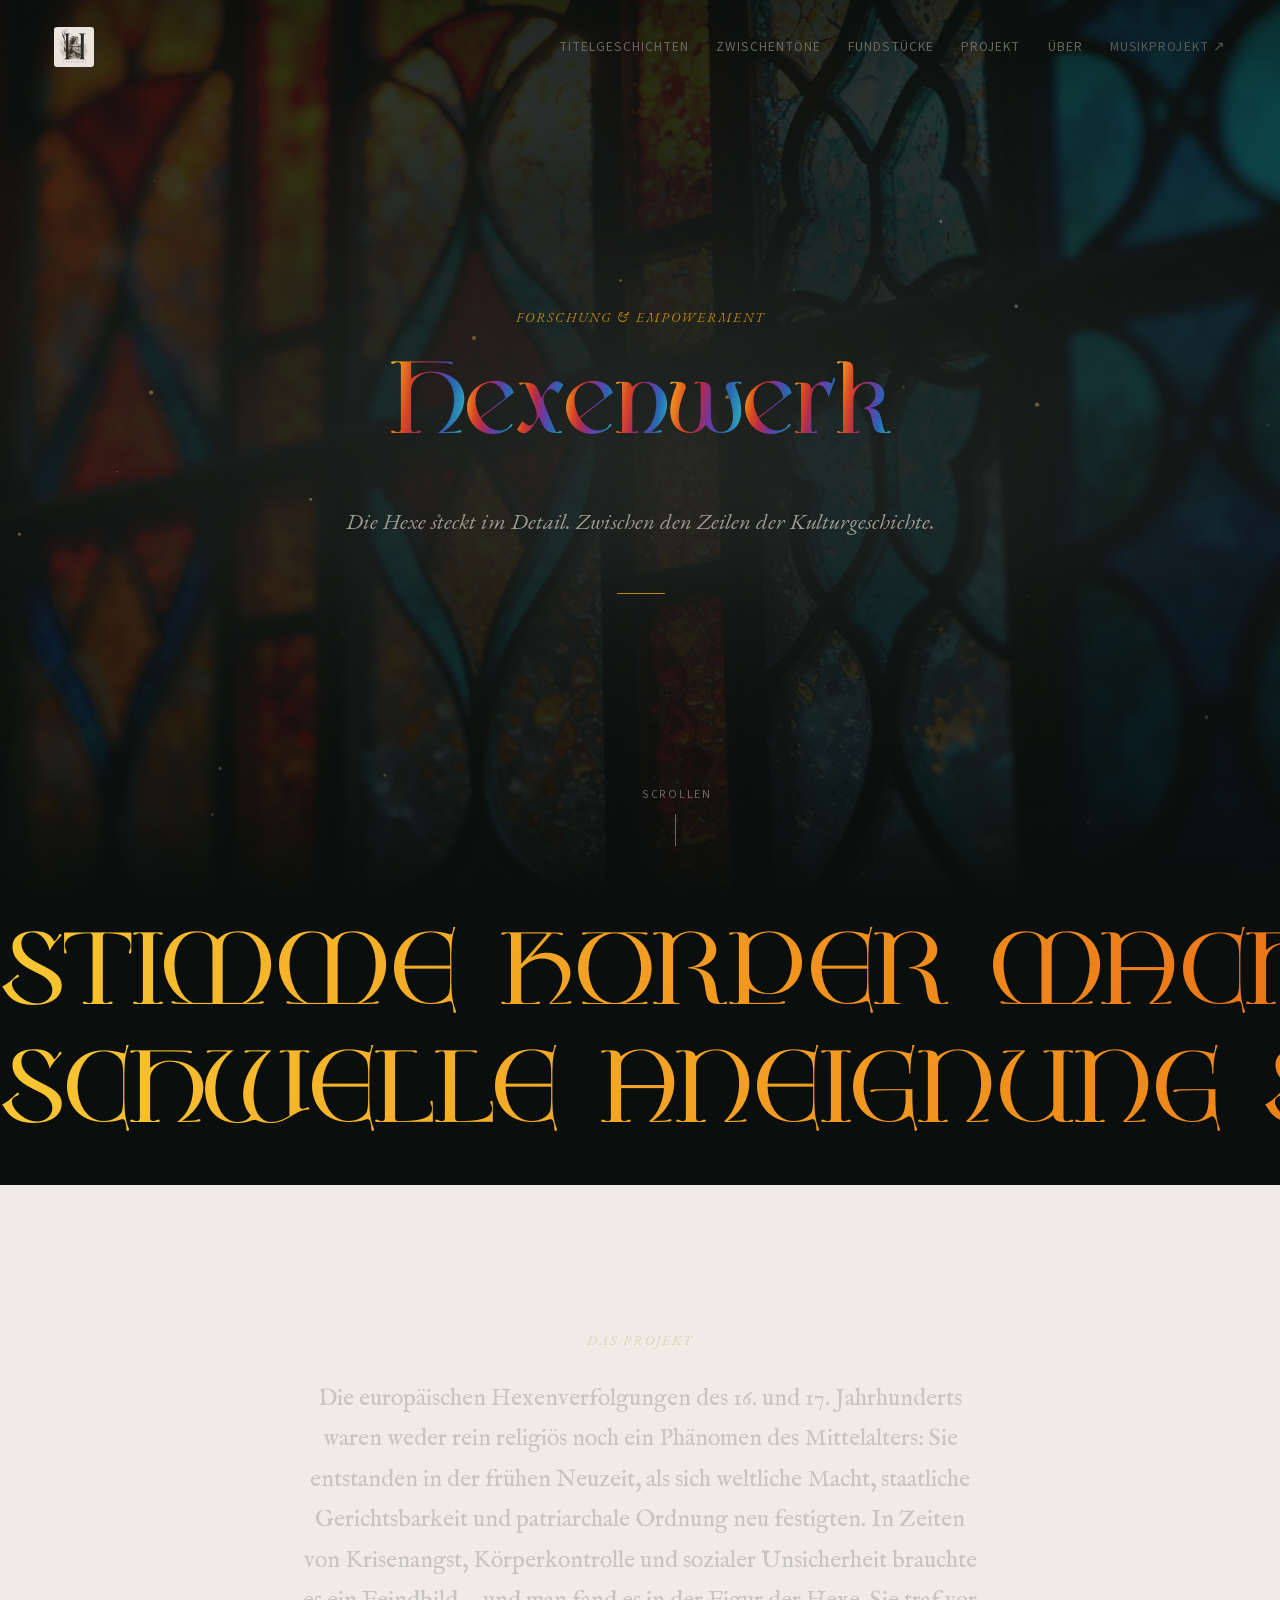
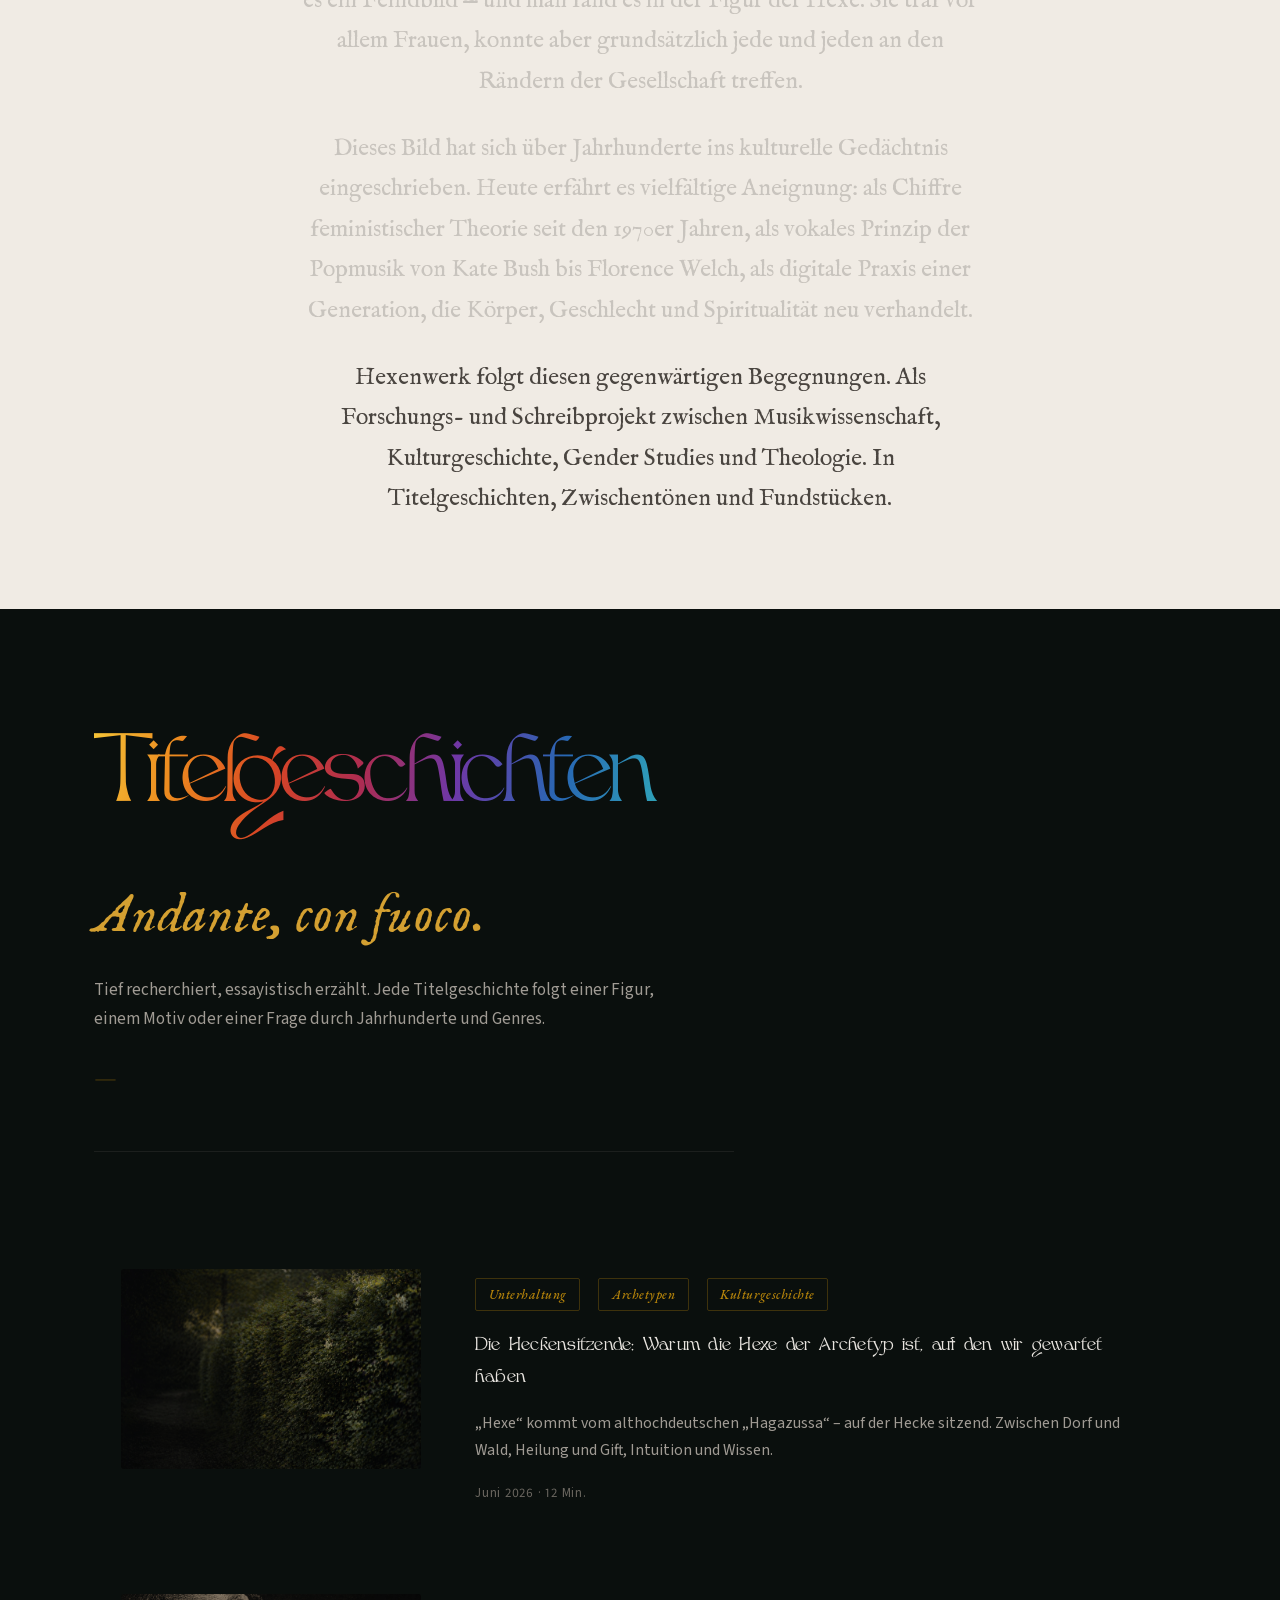
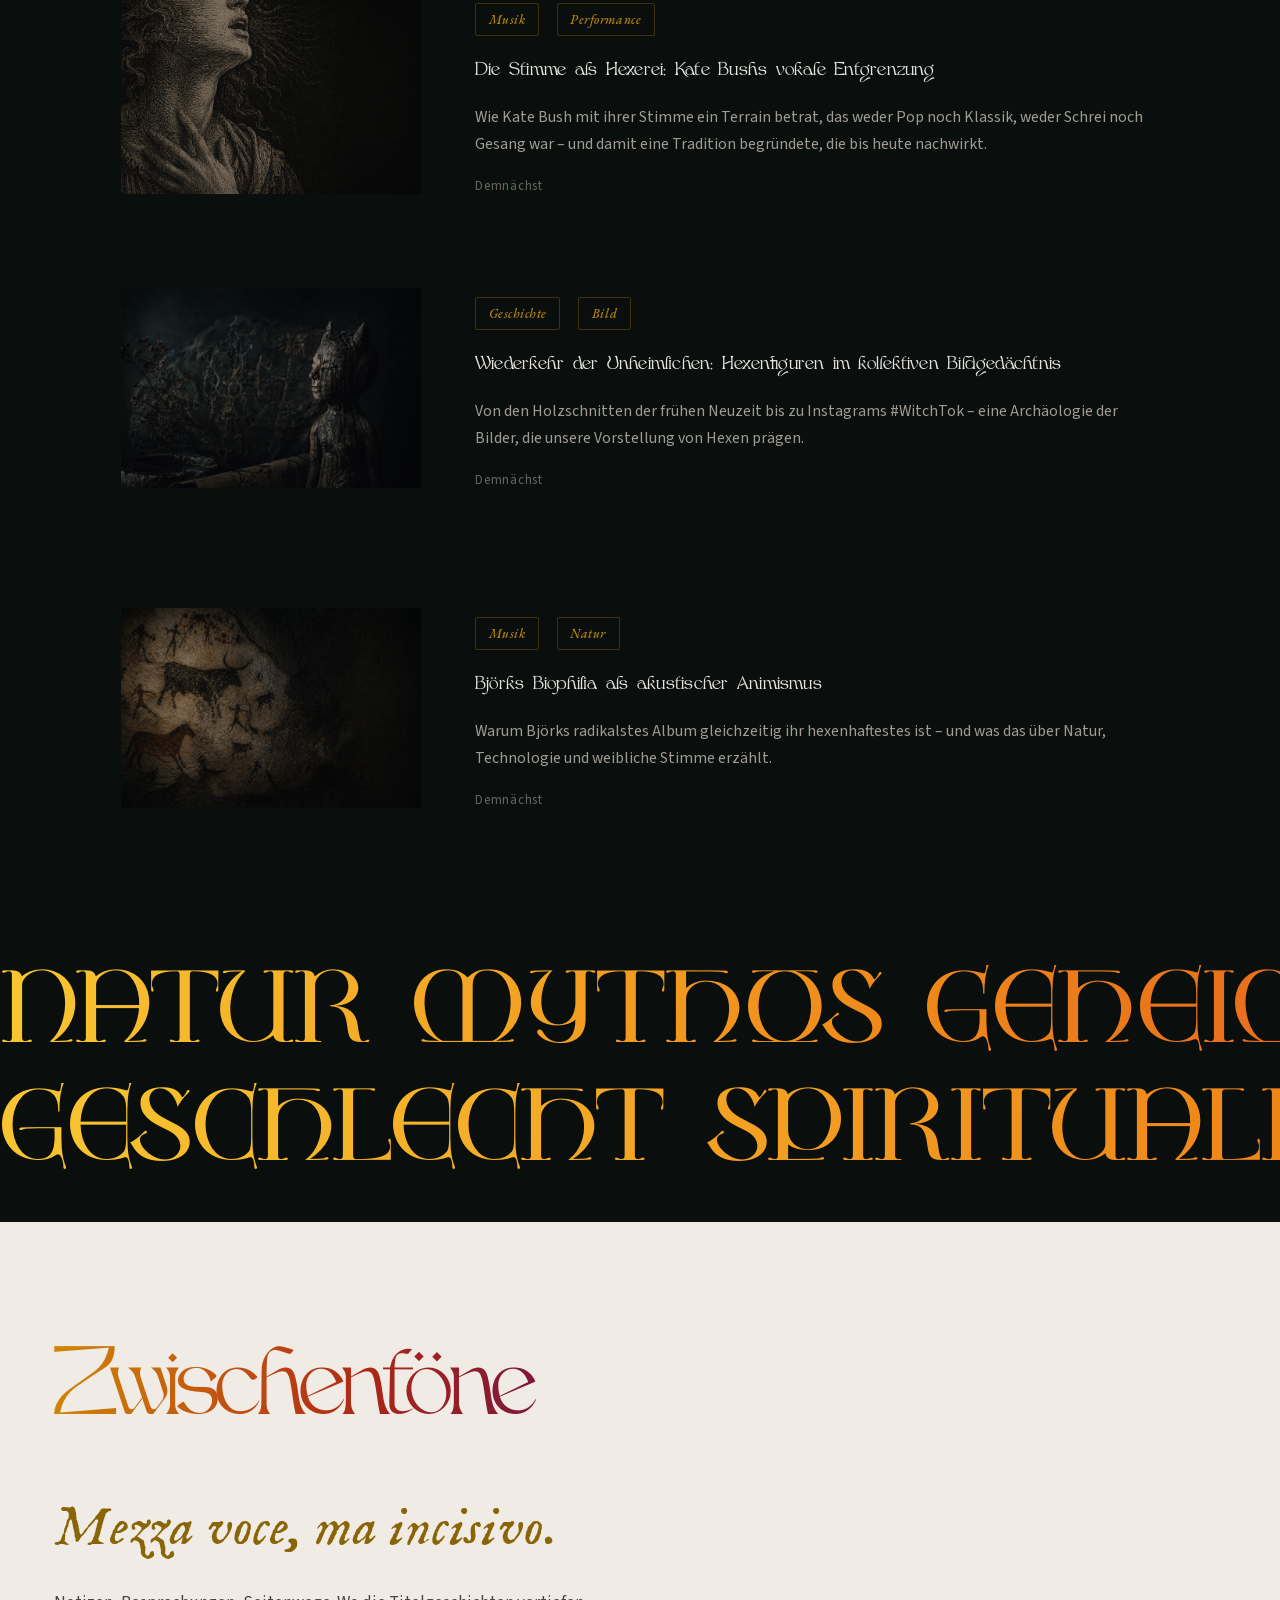
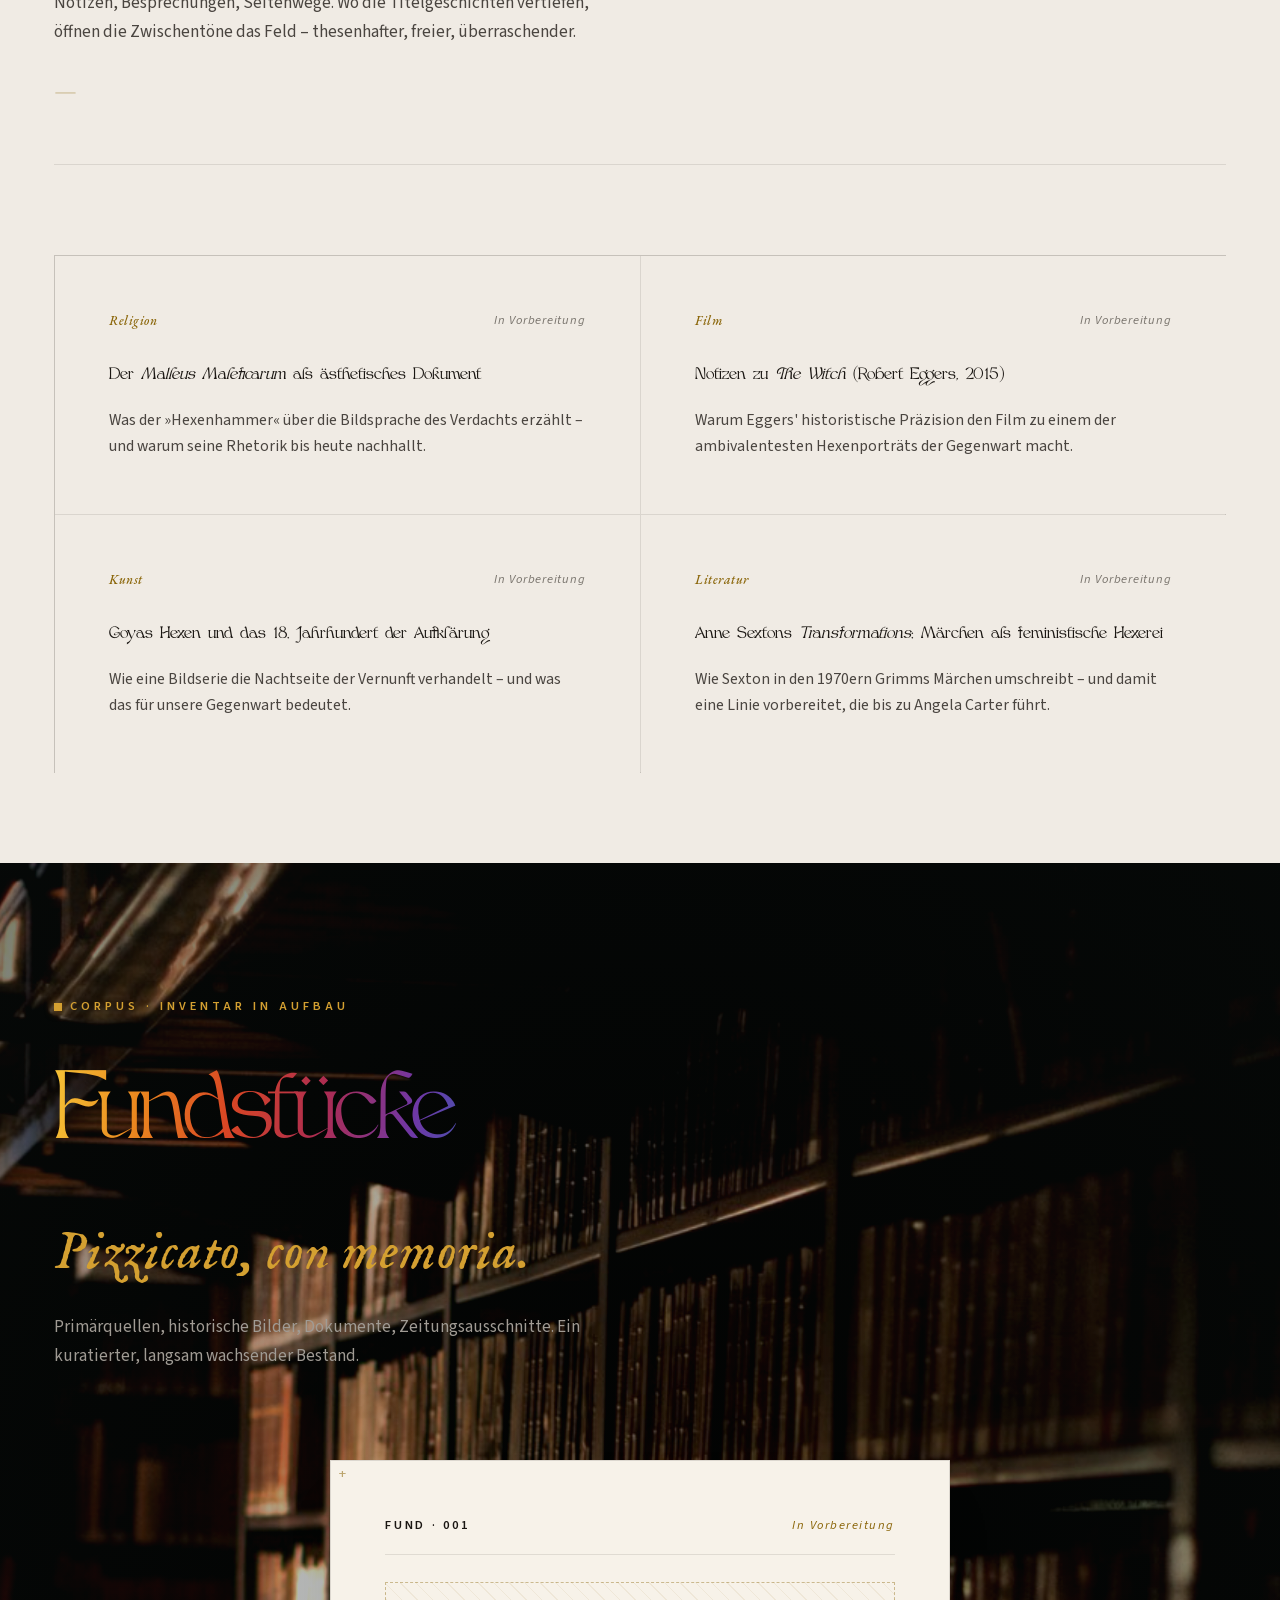
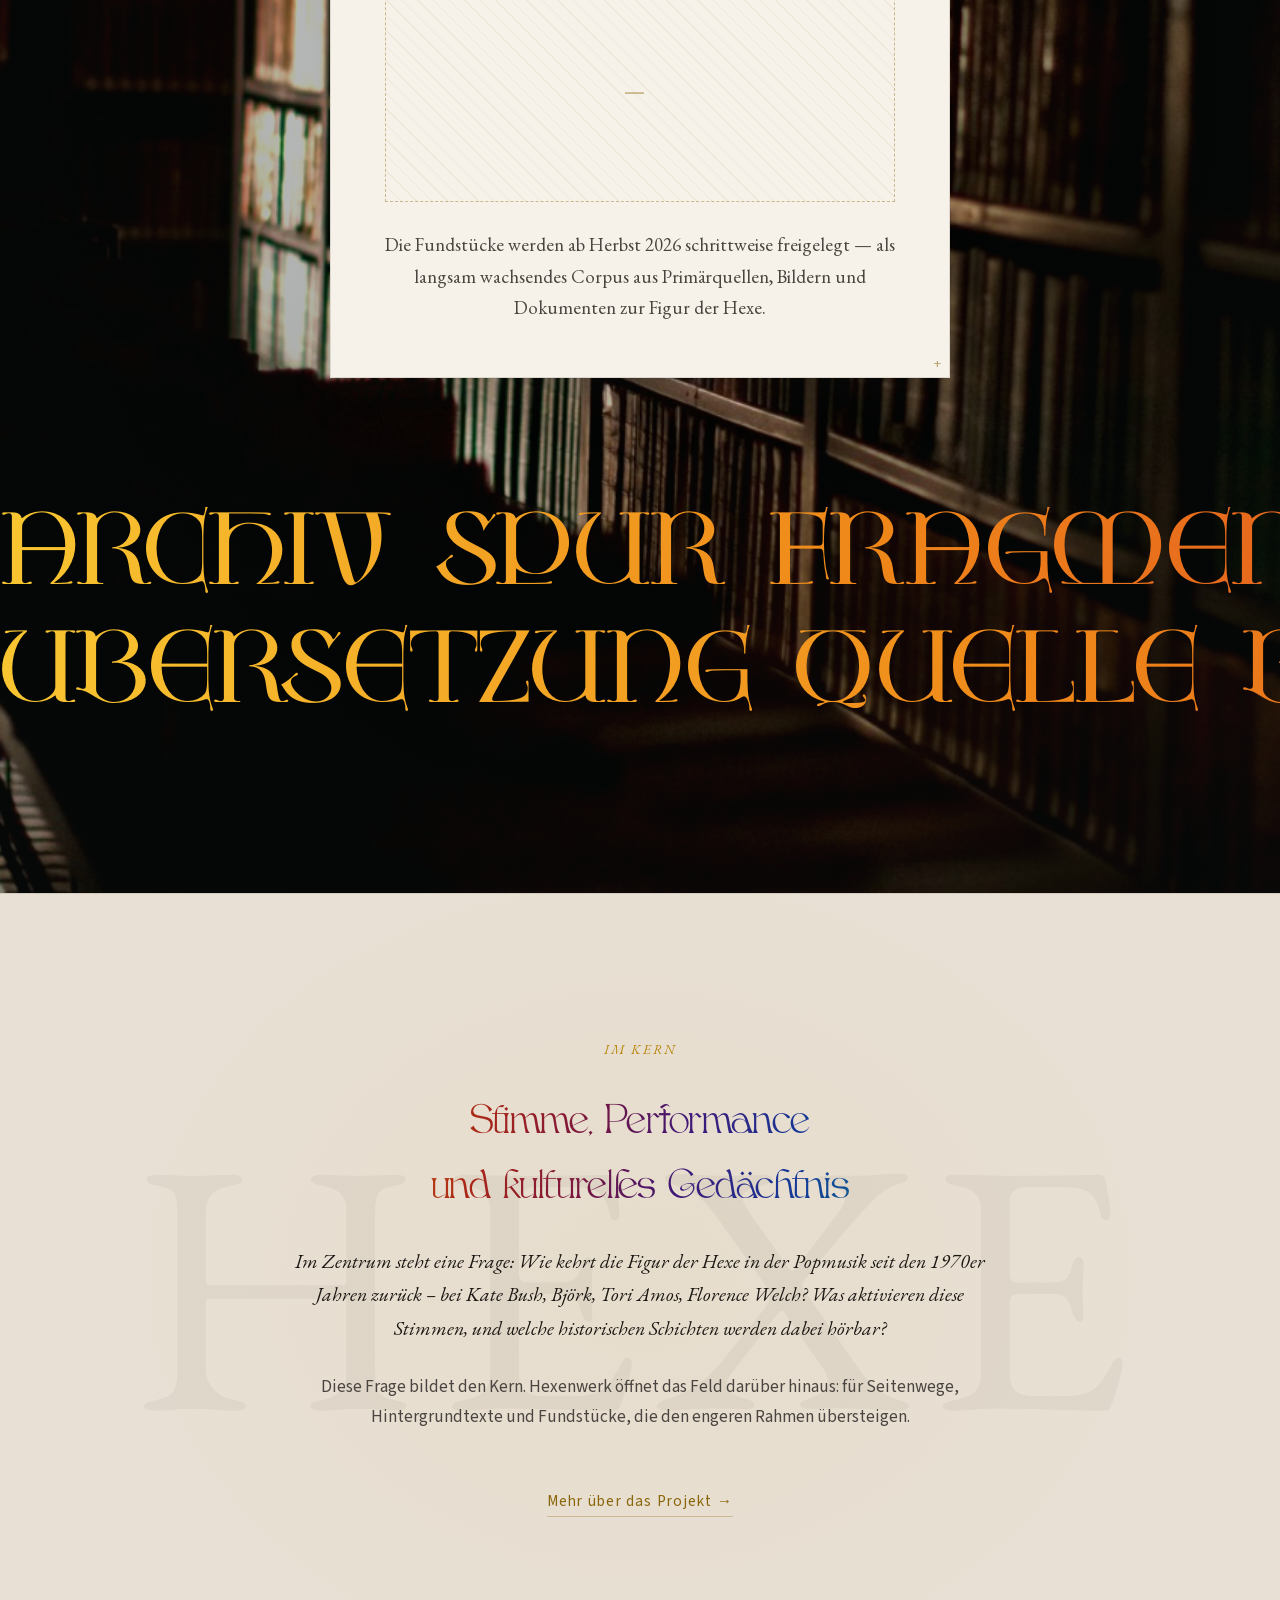
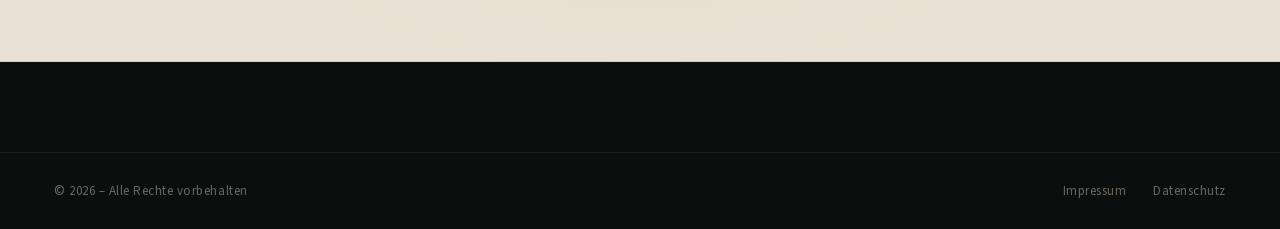
==== commit fcb26ef9: "Rechts-Check: Google Fonts lokal, Datenschutzerklärung neu, § 5 DDG Google Fonts (rot) Alle sieben S" ====
--- a/index.html
+++ b/index.html
@@ -16,10 +16,8 @@
     <link rel="icon" type="image/png" sizes="32x32" href="assets/images/brand/hexenwerk-logo-32.png">
     <link rel="icon" type="image/png" sizes="180x180" href="assets/images/brand/hexenwerk-logo-180.png">
     <link rel="apple-touch-icon" href="assets/images/brand/hexenwerk-logo-180.png">
-    <link rel="preconnect" href="https://fonts.googleapis.com">
-    <link rel="preconnect" href="https://fonts.gstatic.com" crossorigin>
-    <link href="https://fonts.googleapis.com/css2?family=EB+Garamond:ital,wght@0,400;0,500;0,600;0,700;0,800;1,400;1,500;1,600;1,700&family=Cormorant+Garamond:ital,wght@0,300;0,400;0,500;0,600;0,700;1,300;1,400;1,500;1,600&family=IM+Fell+English:ital,wght@0,400;1,400&family=IM+Fell+English+SC&family=Source+Sans+3:ital,wght@0,300;0,400;0,500;0,600;1,300;1,400&display=swap" rel="stylesheet">
-    <link rel="stylesheet" href="styles.css?v=20261001b">
+    <link rel="stylesheet" href="assets/fonts/google/fonts.css?v=20261001c">
+    <link rel="stylesheet" href="styles.css?v=20261001c">
 </head>
 <body>
 
@@ -469,6 +467,6 @@
         </div>
     </footer>
 
-    <script src="main.js?v=20261001b"></script>
+    <script src="main.js?v=20261001c"></script>
 </body>
 </html>
--- a/assets/fonts/google/fonts.css
+++ b/assets/fonts/google/fonts.css
@@ -0,0 +1,471 @@
+/* ============================================================
+   SCHRIFTEN — lokal ausgeliefert
+   Diese fünf Familien kamen früher über fonts.googleapis.com. Dabei
+   ging die IP-Adresse jedes Besuchers an Google in die USA, noch bevor
+   überhaupt etwas zugestimmt werden konnte. Jetzt liegen die Dateien
+   im Projekt und kommen vom eigenen Server.
+   Die unicode-range-Angaben sind unverändert übernommen: Der Browser
+   lädt weiterhin nur die Zeichensätze, die eine Seite wirklich braucht,
+   statt jede Datei auf Verdacht.
+   Alle fünf Familien stehen unter der SIL Open Font License, die das
+   Selbst-Ausliefern ausdrücklich erlaubt.
+   ============================================================ */
+
+@font-face {
+    font-family: 'Cormorant Garamond';
+    font-style: italic;
+    font-weight: 300;
+    font-display: swap;
+    src: url('cormorant-garamond-300-italic-latin-ext.woff2') format('woff2');
+    unicode-range: U+0100-02BA, U+02BD-02C5, U+02C7-02CC, U+02CE-02D7, U+02DD-02FF, U+0304, U+0308, U+0329, U+1D00-1DBF, U+1E00-1E9F, U+1EF2-1EFF, U+2020, U+20A0-20AB, U+20AD-20C4, U+2113, U+2C60-2C7F, U+A720-A7FF;
+}
+
+@font-face {
+    font-family: 'Cormorant Garamond';
+    font-style: italic;
+    font-weight: 300;
+    font-display: swap;
+    src: url('cormorant-garamond-300-italic-latin.woff2') format('woff2');
+    unicode-range: U+0000-00FF, U+0131, U+0152-0153, U+02BB-02BC, U+02C6, U+02DA, U+02DC, U+0304, U+0308, U+0329, U+2000-206F, U+20AC, U+2122, U+2191, U+2193, U+2212, U+2215, U+FEFF, U+FFFD;
+}
+
+@font-face {
+    font-family: 'Cormorant Garamond';
+    font-style: italic;
+    font-weight: 400;
+    font-display: swap;
+    src: url('cormorant-garamond-400-italic-latin-ext.woff2') format('woff2');
+    unicode-range: U+0100-02BA, U+02BD-02C5, U+02C7-02CC, U+02CE-02D7, U+02DD-02FF, U+0304, U+0308, U+0329, U+1D00-1DBF, U+1E00-1E9F, U+1EF2-1EFF, U+2020, U+20A0-20AB, U+20AD-20C4, U+2113, U+2C60-2C7F, U+A720-A7FF;
+}
+
+@font-face {
+    font-family: 'Cormorant Garamond';
+    font-style: italic;
+    font-weight: 400;
+    font-display: swap;
+    src: url('cormorant-garamond-400-italic-latin.woff2') format('woff2');
+    unicode-range: U+0000-00FF, U+0131, U+0152-0153, U+02BB-02BC, U+02C6, U+02DA, U+02DC, U+0304, U+0308, U+0329, U+2000-206F, U+20AC, U+2122, U+2191, U+2193, U+2212, U+2215, U+FEFF, U+FFFD;
+}
+
+@font-face {
+    font-family: 'Cormorant Garamond';
+    font-style: italic;
+    font-weight: 500;
+    font-display: swap;
+    src: url('cormorant-garamond-500-italic-latin-ext.woff2') format('woff2');
+    unicode-range: U+0100-02BA, U+02BD-02C5, U+02C7-02CC, U+02CE-02D7, U+02DD-02FF, U+0304, U+0308, U+0329, U+1D00-1DBF, U+1E00-1E9F, U+1EF2-1EFF, U+2020, U+20A0-20AB, U+20AD-20C4, U+2113, U+2C60-2C7F, U+A720-A7FF;
+}
+
+@font-face {
+    font-family: 'Cormorant Garamond';
+    font-style: italic;
+    font-weight: 500;
+    font-display: swap;
+    src: url('cormorant-garamond-500-italic-latin.woff2') format('woff2');
+    unicode-range: U+0000-00FF, U+0131, U+0152-0153, U+02BB-02BC, U+02C6, U+02DA, U+02DC, U+0304, U+0308, U+0329, U+2000-206F, U+20AC, U+2122, U+2191, U+2193, U+2212, U+2215, U+FEFF, U+FFFD;
+}
+
+@font-face {
+    font-family: 'Cormorant Garamond';
+    font-style: italic;
+    font-weight: 600;
+    font-display: swap;
+    src: url('cormorant-garamond-600-italic-latin-ext.woff2') format('woff2');
+    unicode-range: U+0100-02BA, U+02BD-02C5, U+02C7-02CC, U+02CE-02D7, U+02DD-02FF, U+0304, U+0308, U+0329, U+1D00-1DBF, U+1E00-1E9F, U+1EF2-1EFF, U+2020, U+20A0-20AB, U+20AD-20C4, U+2113, U+2C60-2C7F, U+A720-A7FF;
+}
+
+@font-face {
+    font-family: 'Cormorant Garamond';
+    font-style: italic;
+    font-weight: 600;
+    font-display: swap;
+    src: url('cormorant-garamond-600-italic-latin.woff2') format('woff2');
+    unicode-range: U+0000-00FF, U+0131, U+0152-0153, U+02BB-02BC, U+02C6, U+02DA, U+02DC, U+0304, U+0308, U+0329, U+2000-206F, U+20AC, U+2122, U+2191, U+2193, U+2212, U+2215, U+FEFF, U+FFFD;
+}
+
+@font-face {
+    font-family: 'Cormorant Garamond';
+    font-style: normal;
+    font-weight: 300;
+    font-display: swap;
+    src: url('cormorant-garamond-300-latin-ext.woff2') format('woff2');
+    unicode-range: U+0100-02BA, U+02BD-02C5, U+02C7-02CC, U+02CE-02D7, U+02DD-02FF, U+0304, U+0308, U+0329, U+1D00-1DBF, U+1E00-1E9F, U+1EF2-1EFF, U+2020, U+20A0-20AB, U+20AD-20C4, U+2113, U+2C60-2C7F, U+A720-A7FF;
+}
+
+@font-face {
+    font-family: 'Cormorant Garamond';
+    font-style: normal;
+    font-weight: 300;
+    font-display: swap;
+    src: url('cormorant-garamond-300-latin.woff2') format('woff2');
+    unicode-range: U+0000-00FF, U+0131, U+0152-0153, U+02BB-02BC, U+02C6, U+02DA, U+02DC, U+0304, U+0308, U+0329, U+2000-206F, U+20AC, U+2122, U+2191, U+2193, U+2212, U+2215, U+FEFF, U+FFFD;
+}
+
+@font-face {
+    font-family: 'Cormorant Garamond';
+    font-style: normal;
+    font-weight: 400;
+    font-display: swap;
+    src: url('cormorant-garamond-400-latin-ext.woff2') format('woff2');
+    unicode-range: U+0100-02BA, U+02BD-02C5, U+02C7-02CC, U+02CE-02D7, U+02DD-02FF, U+0304, U+0308, U+0329, U+1D00-1DBF, U+1E00-1E9F, U+1EF2-1EFF, U+2020, U+20A0-20AB, U+20AD-20C4, U+2113, U+2C60-2C7F, U+A720-A7FF;
+}
+
+@font-face {
+    font-family: 'Cormorant Garamond';
+    font-style: normal;
+    font-weight: 400;
+    font-display: swap;
+    src: url('cormorant-garamond-400-latin.woff2') format('woff2');
+    unicode-range: U+0000-00FF, U+0131, U+0152-0153, U+02BB-02BC, U+02C6, U+02DA, U+02DC, U+0304, U+0308, U+0329, U+2000-206F, U+20AC, U+2122, U+2191, U+2193, U+2212, U+2215, U+FEFF, U+FFFD;
+}
+
+@font-face {
+    font-family: 'Cormorant Garamond';
+    font-style: normal;
+    font-weight: 500;
+    font-display: swap;
+    src: url('cormorant-garamond-500-latin-ext.woff2') format('woff2');
+    unicode-range: U+0100-02BA, U+02BD-02C5, U+02C7-02CC, U+02CE-02D7, U+02DD-02FF, U+0304, U+0308, U+0329, U+1D00-1DBF, U+1E00-1E9F, U+1EF2-1EFF, U+2020, U+20A0-20AB, U+20AD-20C4, U+2113, U+2C60-2C7F, U+A720-A7FF;
+}
+
+@font-face {
+    font-family: 'Cormorant Garamond';
+    font-style: normal;
+    font-weight: 500;
+    font-display: swap;
+    src: url('cormorant-garamond-500-latin.woff2') format('woff2');
+    unicode-range: U+0000-00FF, U+0131, U+0152-0153, U+02BB-02BC, U+02C6, U+02DA, U+02DC, U+0304, U+0308, U+0329, U+2000-206F, U+20AC, U+2122, U+2191, U+2193, U+2212, U+2215, U+FEFF, U+FFFD;
+}
+
+@font-face {
+    font-family: 'Cormorant Garamond';
+    font-style: normal;
+    font-weight: 600;
+    font-display: swap;
+    src: url('cormorant-garamond-600-latin-ext.woff2') format('woff2');
+    unicode-range: U+0100-02BA, U+02BD-02C5, U+02C7-02CC, U+02CE-02D7, U+02DD-02FF, U+0304, U+0308, U+0329, U+1D00-1DBF, U+1E00-1E9F, U+1EF2-1EFF, U+2020, U+20A0-20AB, U+20AD-20C4, U+2113, U+2C60-2C7F, U+A720-A7FF;
+}
+
+@font-face {
+    font-family: 'Cormorant Garamond';
+    font-style: normal;
+    font-weight: 600;
+    font-display: swap;
+    src: url('cormorant-garamond-600-latin.woff2') format('woff2');
+    unicode-range: U+0000-00FF, U+0131, U+0152-0153, U+02BB-02BC, U+02C6, U+02DA, U+02DC, U+0304, U+0308, U+0329, U+2000-206F, U+20AC, U+2122, U+2191, U+2193, U+2212, U+2215, U+FEFF, U+FFFD;
+}
+
+@font-face {
+    font-family: 'Cormorant Garamond';
+    font-style: normal;
+    font-weight: 700;
+    font-display: swap;
+    src: url('cormorant-garamond-700-latin-ext.woff2') format('woff2');
+    unicode-range: U+0100-02BA, U+02BD-02C5, U+02C7-02CC, U+02CE-02D7, U+02DD-02FF, U+0304, U+0308, U+0329, U+1D00-1DBF, U+1E00-1E9F, U+1EF2-1EFF, U+2020, U+20A0-20AB, U+20AD-20C4, U+2113, U+2C60-2C7F, U+A720-A7FF;
+}
+
+@font-face {
+    font-family: 'Cormorant Garamond';
+    font-style: normal;
+    font-weight: 700;
+    font-display: swap;
+    src: url('cormorant-garamond-700-latin.woff2') format('woff2');
+    unicode-range: U+0000-00FF, U+0131, U+0152-0153, U+02BB-02BC, U+02C6, U+02DA, U+02DC, U+0304, U+0308, U+0329, U+2000-206F, U+20AC, U+2122, U+2191, U+2193, U+2212, U+2215, U+FEFF, U+FFFD;
+}
+
+@font-face {
+    font-family: 'EB Garamond';
+    font-style: italic;
+    font-weight: 400;
+    font-display: swap;
+    src: url('eb-garamond-400-italic-latin-ext.woff2') format('woff2');
+    unicode-range: U+0100-02BA, U+02BD-02C5, U+02C7-02CC, U+02CE-02D7, U+02DD-02FF, U+0304, U+0308, U+0329, U+1D00-1DBF, U+1E00-1E9F, U+1EF2-1EFF, U+2020, U+20A0-20AB, U+20AD-20C4, U+2113, U+2C60-2C7F, U+A720-A7FF;
+}
+
+@font-face {
+    font-family: 'EB Garamond';
+    font-style: italic;
+    font-weight: 400;
+    font-display: swap;
+    src: url('eb-garamond-400-italic-latin.woff2') format('woff2');
+    unicode-range: U+0000-00FF, U+0131, U+0152-0153, U+02BB-02BC, U+02C6, U+02DA, U+02DC, U+0304, U+0308, U+0329, U+2000-206F, U+20AC, U+2122, U+2191, U+2193, U+2212, U+2215, U+FEFF, U+FFFD;
+}
+
+@font-face {
+    font-family: 'EB Garamond';
+    font-style: italic;
+    font-weight: 500;
+    font-display: swap;
+    src: url('eb-garamond-500-italic-latin-ext.woff2') format('woff2');
+    unicode-range: U+0100-02BA, U+02BD-02C5, U+02C7-02CC, U+02CE-02D7, U+02DD-02FF, U+0304, U+0308, U+0329, U+1D00-1DBF, U+1E00-1E9F, U+1EF2-1EFF, U+2020, U+20A0-20AB, U+20AD-20C4, U+2113, U+2C60-2C7F, U+A720-A7FF;
+}
+
+@font-face {
+    font-family: 'EB Garamond';
+    font-style: italic;
+    font-weight: 500;
+    font-display: swap;
+    src: url('eb-garamond-500-italic-latin.woff2') format('woff2');
+    unicode-range: U+0000-00FF, U+0131, U+0152-0153, U+02BB-02BC, U+02C6, U+02DA, U+02DC, U+0304, U+0308, U+0329, U+2000-206F, U+20AC, U+2122, U+2191, U+2193, U+2212, U+2215, U+FEFF, U+FFFD;
+}
+
+@font-face {
+    font-family: 'EB Garamond';
+    font-style: italic;
+    font-weight: 600;
+    font-display: swap;
+    src: url('eb-garamond-600-italic-latin-ext.woff2') format('woff2');
+    unicode-range: U+0100-02BA, U+02BD-02C5, U+02C7-02CC, U+02CE-02D7, U+02DD-02FF, U+0304, U+0308, U+0329, U+1D00-1DBF, U+1E00-1E9F, U+1EF2-1EFF, U+2020, U+20A0-20AB, U+20AD-20C4, U+2113, U+2C60-2C7F, U+A720-A7FF;
+}
+
+@font-face {
+    font-family: 'EB Garamond';
+    font-style: italic;
+    font-weight: 600;
+    font-display: swap;
+    src: url('eb-garamond-600-italic-latin.woff2') format('woff2');
+    unicode-range: U+0000-00FF, U+0131, U+0152-0153, U+02BB-02BC, U+02C6, U+02DA, U+02DC, U+0304, U+0308, U+0329, U+2000-206F, U+20AC, U+2122, U+2191, U+2193, U+2212, U+2215, U+FEFF, U+FFFD;
+}
+
+@font-face {
+    font-family: 'EB Garamond';
+    font-style: italic;
+    font-weight: 700;
+    font-display: swap;
+    src: url('eb-garamond-700-italic-latin-ext.woff2') format('woff2');
+    unicode-range: U+0100-02BA, U+02BD-02C5, U+02C7-02CC, U+02CE-02D7, U+02DD-02FF, U+0304, U+0308, U+0329, U+1D00-1DBF, U+1E00-1E9F, U+1EF2-1EFF, U+2020, U+20A0-20AB, U+20AD-20C4, U+2113, U+2C60-2C7F, U+A720-A7FF;
+}
+
+@font-face {
+    font-family: 'EB Garamond';
+    font-style: italic;
+    font-weight: 700;
+    font-display: swap;
+    src: url('eb-garamond-700-italic-latin.woff2') format('woff2');
+    unicode-range: U+0000-00FF, U+0131, U+0152-0153, U+02BB-02BC, U+02C6, U+02DA, U+02DC, U+0304, U+0308, U+0329, U+2000-206F, U+20AC, U+2122, U+2191, U+2193, U+2212, U+2215, U+FEFF, U+FFFD;
+}
+
+@font-face {
+    font-family: 'EB Garamond';
+    font-style: normal;
+    font-weight: 400;
+    font-display: swap;
+    src: url('eb-garamond-400-latin-ext.woff2') format('woff2');
+    unicode-range: U+0100-02BA, U+02BD-02C5, U+02C7-02CC, U+02CE-02D7, U+02DD-02FF, U+0304, U+0308, U+0329, U+1D00-1DBF, U+1E00-1E9F, U+1EF2-1EFF, U+2020, U+20A0-20AB, U+20AD-20C4, U+2113, U+2C60-2C7F, U+A720-A7FF;
+}
+
+@font-face {
+    font-family: 'EB Garamond';
+    font-style: normal;
+    font-weight: 400;
+    font-display: swap;
+    src: url('eb-garamond-400-latin.woff2') format('woff2');
+    unicode-range: U+0000-00FF, U+0131, U+0152-0153, U+02BB-02BC, U+02C6, U+02DA, U+02DC, U+0304, U+0308, U+0329, U+2000-206F, U+20AC, U+2122, U+2191, U+2193, U+2212, U+2215, U+FEFF, U+FFFD;
+}
+
+@font-face {
+    font-family: 'EB Garamond';
+    font-style: normal;
+    font-weight: 500;
+    font-display: swap;
+    src: url('eb-garamond-500-latin-ext.woff2') format('woff2');
+    unicode-range: U+0100-02BA, U+02BD-02C5, U+02C7-02CC, U+02CE-02D7, U+02DD-02FF, U+0304, U+0308, U+0329, U+1D00-1DBF, U+1E00-1E9F, U+1EF2-1EFF, U+2020, U+20A0-20AB, U+20AD-20C4, U+2113, U+2C60-2C7F, U+A720-A7FF;
+}
+
+@font-face {
+    font-family: 'EB Garamond';
+    font-style: normal;
+    font-weight: 500;
+    font-display: swap;
+    src: url('eb-garamond-500-latin.woff2') format('woff2');
+    unicode-range: U+0000-00FF, U+0131, U+0152-0153, U+02BB-02BC, U+02C6, U+02DA, U+02DC, U+0304, U+0308, U+0329, U+2000-206F, U+20AC, U+2122, U+2191, U+2193, U+2212, U+2215, U+FEFF, U+FFFD;
+}
+
+@font-face {
+    font-family: 'EB Garamond';
+    font-style: normal;
+    font-weight: 600;
+    font-display: swap;
+    src: url('eb-garamond-600-latin-ext.woff2') format('woff2');
+    unicode-range: U+0100-02BA, U+02BD-02C5, U+02C7-02CC, U+02CE-02D7, U+02DD-02FF, U+0304, U+0308, U+0329, U+1D00-1DBF, U+1E00-1E9F, U+1EF2-1EFF, U+2020, U+20A0-20AB, U+20AD-20C4, U+2113, U+2C60-2C7F, U+A720-A7FF;
+}
+
+@font-face {
+    font-family: 'EB Garamond';
+    font-style: normal;
+    font-weight: 600;
+    font-display: swap;
+    src: url('eb-garamond-600-latin.woff2') format('woff2');
+    unicode-range: U+0000-00FF, U+0131, U+0152-0153, U+02BB-02BC, U+02C6, U+02DA, U+02DC, U+0304, U+0308, U+0329, U+2000-206F, U+20AC, U+2122, U+2191, U+2193, U+2212, U+2215, U+FEFF, U+FFFD;
+}
+
+@font-face {
+    font-family: 'EB Garamond';
+    font-style: normal;
+    font-weight: 700;
+    font-display: swap;
+    src: url('eb-garamond-700-latin-ext.woff2') format('woff2');
+    unicode-range: U+0100-02BA, U+02BD-02C5, U+02C7-02CC, U+02CE-02D7, U+02DD-02FF, U+0304, U+0308, U+0329, U+1D00-1DBF, U+1E00-1E9F, U+1EF2-1EFF, U+2020, U+20A0-20AB, U+20AD-20C4, U+2113, U+2C60-2C7F, U+A720-A7FF;
+}
+
+@font-face {
+    font-family: 'EB Garamond';
+    font-style: normal;
+    font-weight: 700;
+    font-display: swap;
+    src: url('eb-garamond-700-latin.woff2') format('woff2');
+    unicode-range: U+0000-00FF, U+0131, U+0152-0153, U+02BB-02BC, U+02C6, U+02DA, U+02DC, U+0304, U+0308, U+0329, U+2000-206F, U+20AC, U+2122, U+2191, U+2193, U+2212, U+2215, U+FEFF, U+FFFD;
+}
+
+@font-face {
+    font-family: 'EB Garamond';
+    font-style: normal;
+    font-weight: 800;
+    font-display: swap;
+    src: url('eb-garamond-800-latin-ext.woff2') format('woff2');
+    unicode-range: U+0100-02BA, U+02BD-02C5, U+02C7-02CC, U+02CE-02D7, U+02DD-02FF, U+0304, U+0308, U+0329, U+1D00-1DBF, U+1E00-1E9F, U+1EF2-1EFF, U+2020, U+20A0-20AB, U+20AD-20C4, U+2113, U+2C60-2C7F, U+A720-A7FF;
+}
+
+@font-face {
+    font-family: 'EB Garamond';
+    font-style: normal;
+    font-weight: 800;
+    font-display: swap;
+    src: url('eb-garamond-800-latin.woff2') format('woff2');
+    unicode-range: U+0000-00FF, U+0131, U+0152-0153, U+02BB-02BC, U+02C6, U+02DA, U+02DC, U+0304, U+0308, U+0329, U+2000-206F, U+20AC, U+2122, U+2191, U+2193, U+2212, U+2215, U+FEFF, U+FFFD;
+}
+
+@font-face {
+    font-family: 'IM Fell English';
+    font-style: italic;
+    font-weight: 400;
+    font-display: swap;
+    src: url('im-fell-english-400-italic-latin.woff2') format('woff2');
+    unicode-range: U+0000-00FF, U+0131, U+0152-0153, U+02BB-02BC, U+02C6, U+02DA, U+02DC, U+0304, U+0308, U+0329, U+2000-206F, U+20AC, U+2122, U+2191, U+2193, U+2212, U+2215, U+FEFF, U+FFFD;
+}
+
+@font-face {
+    font-family: 'IM Fell English';
+    font-style: normal;
+    font-weight: 400;
+    font-display: swap;
+    src: url('im-fell-english-400-latin.woff2') format('woff2');
+    unicode-range: U+0000-00FF, U+0131, U+0152-0153, U+02BB-02BC, U+02C6, U+02DA, U+02DC, U+0304, U+0308, U+0329, U+2000-206F, U+20AC, U+2122, U+2191, U+2193, U+2212, U+2215, U+FEFF, U+FFFD;
+}
+
+@font-face {
+    font-family: 'IM Fell English SC';
+    font-style: normal;
+    font-weight: 400;
+    font-display: swap;
+    src: url('im-fell-english-sc-400-latin.woff2') format('woff2');
+    unicode-range: U+0000-00FF, U+0131, U+0152-0153, U+02BB-02BC, U+02C6, U+02DA, U+02DC, U+0304, U+0308, U+0329, U+2000-206F, U+20AC, U+2122, U+2191, U+2193, U+2212, U+2215, U+FEFF, U+FFFD;
+}
+
+@font-face {
+    font-family: 'Source Sans 3';
+    font-style: italic;
+    font-weight: 300;
+    font-display: swap;
+    src: url('source-sans-3-300-italic-latin-ext.woff2') format('woff2');
+    unicode-range: U+0100-02BA, U+02BD-02C5, U+02C7-02CC, U+02CE-02D7, U+02DD-02FF, U+0304, U+0308, U+0329, U+1D00-1DBF, U+1E00-1E9F, U+1EF2-1EFF, U+2020, U+20A0-20AB, U+20AD-20C4, U+2113, U+2C60-2C7F, U+A720-A7FF;
+}
+
+@font-face {
+    font-family: 'Source Sans 3';
+    font-style: italic;
+    font-weight: 300;
+    font-display: swap;
+    src: url('source-sans-3-300-italic-latin.woff2') format('woff2');
+    unicode-range: U+0000-00FF, U+0131, U+0152-0153, U+02BB-02BC, U+02C6, U+02DA, U+02DC, U+0304, U+0308, U+0329, U+2000-206F, U+20AC, U+2122, U+2191, U+2193, U+2212, U+2215, U+FEFF, U+FFFD;
+}
+
+@font-face {
+    font-family: 'Source Sans 3';
+    font-style: italic;
+    font-weight: 400;
+    font-display: swap;
+    src: url('source-sans-3-400-italic-latin-ext.woff2') format('woff2');
+    unicode-range: U+0100-02BA, U+02BD-02C5, U+02C7-02CC, U+02CE-02D7, U+02DD-02FF, U+0304, U+0308, U+0329, U+1D00-1DBF, U+1E00-1E9F, U+1EF2-1EFF, U+2020, U+20A0-20AB, U+20AD-20C4, U+2113, U+2C60-2C7F, U+A720-A7FF;
+}
+
+@font-face {
+    font-family: 'Source Sans 3';
+    font-style: italic;
+    font-weight: 400;
+    font-display: swap;
+    src: url('source-sans-3-400-italic-latin.woff2') format('woff2');
+    unicode-range: U+0000-00FF, U+0131, U+0152-0153, U+02BB-02BC, U+02C6, U+02DA, U+02DC, U+0304, U+0308, U+0329, U+2000-206F, U+20AC, U+2122, U+2191, U+2193, U+2212, U+2215, U+FEFF, U+FFFD;
+}
+
+@font-face {
+    font-family: 'Source Sans 3';
+    font-style: normal;
+    font-weight: 300;
+    font-display: swap;
+    src: url('source-sans-3-300-latin-ext.woff2') format('woff2');
+    unicode-range: U+0100-02BA, U+02BD-02C5, U+02C7-02CC, U+02CE-02D7, U+02DD-02FF, U+0304, U+0308, U+0329, U+1D00-1DBF, U+1E00-1E9F, U+1EF2-1EFF, U+2020, U+20A0-20AB, U+20AD-20C4, U+2113, U+2C60-2C7F, U+A720-A7FF;
+}
+
+@font-face {
+    font-family: 'Source Sans 3';
+    font-style: normal;
+    font-weight: 300;
+    font-display: swap;
+    src: url('source-sans-3-300-latin.woff2') format('woff2');
+    unicode-range: U+0000-00FF, U+0131, U+0152-0153, U+02BB-02BC, U+02C6, U+02DA, U+02DC, U+0304, U+0308, U+0329, U+2000-206F, U+20AC, U+2122, U+2191, U+2193, U+2212, U+2215, U+FEFF, U+FFFD;
+}
+
+@font-face {
+    font-family: 'Source Sans 3';
+    font-style: normal;
+    font-weight: 400;
+    font-display: swap;
+    src: url('source-sans-3-400-latin-ext.woff2') format('woff2');
+    unicode-range: U+0100-02BA, U+02BD-02C5, U+02C7-02CC, U+02CE-02D7, U+02DD-02FF, U+0304, U+0308, U+0329, U+1D00-1DBF, U+1E00-1E9F, U+1EF2-1EFF, U+2020, U+20A0-20AB, U+20AD-20C4, U+2113, U+2C60-2C7F, U+A720-A7FF;
+}
+
+@font-face {
+    font-family: 'Source Sans 3';
+    font-style: normal;
+    font-weight: 400;
+    font-display: swap;
+    src: url('source-sans-3-400-latin.woff2') format('woff2');
+    unicode-range: U+0000-00FF, U+0131, U+0152-0153, U+02BB-02BC, U+02C6, U+02DA, U+02DC, U+0304, U+0308, U+0329, U+2000-206F, U+20AC, U+2122, U+2191, U+2193, U+2212, U+2215, U+FEFF, U+FFFD;
+}
+
+@font-face {
+    font-family: 'Source Sans 3';
+    font-style: normal;
+    font-weight: 500;
+    font-display: swap;
+    src: url('source-sans-3-500-latin-ext.woff2') format('woff2');
+    unicode-range: U+0100-02BA, U+02BD-02C5, U+02C7-02CC, U+02CE-02D7, U+02DD-02FF, U+0304, U+0308, U+0329, U+1D00-1DBF, U+1E00-1E9F, U+1EF2-1EFF, U+2020, U+20A0-20AB, U+20AD-20C4, U+2113, U+2C60-2C7F, U+A720-A7FF;
+}
+
+@font-face {
+    font-family: 'Source Sans 3';
+    font-style: normal;
+    font-weight: 500;
+    font-display: swap;
+    src: url('source-sans-3-500-latin.woff2') format('woff2');
+    unicode-range: U+0000-00FF, U+0131, U+0152-0153, U+02BB-02BC, U+02C6, U+02DA, U+02DC, U+0304, U+0308, U+0329, U+2000-206F, U+20AC, U+2122, U+2191, U+2193, U+2212, U+2215, U+FEFF, U+FFFD;
+}
+
+@font-face {
+    font-family: 'Source Sans 3';
+    font-style: normal;
+    font-weight: 600;
+    font-display: swap;
+    src: url('source-sans-3-600-latin-ext.woff2') format('woff2');
+    unicode-range: U+0100-02BA, U+02BD-02C5, U+02C7-02CC, U+02CE-02D7, U+02DD-02FF, U+0304, U+0308, U+0329, U+1D00-1DBF, U+1E00-1E9F, U+1EF2-1EFF, U+2020, U+20A0-20AB, U+20AD-20C4, U+2113, U+2C60-2C7F, U+A720-A7FF;
+}
+
+@font-face {
+    font-family: 'Source Sans 3';
+    font-style: normal;
+    font-weight: 600;
+    font-display: swap;
+    src: url('source-sans-3-600-latin.woff2') format('woff2');
+    unicode-range: U+0000-00FF, U+0131, U+0152-0153, U+02BB-02BC, U+02C6, U+02DA, U+02DC, U+0304, U+0308, U+0329, U+2000-206F, U+20AC, U+2122, U+2191, U+2193, U+2212, U+2215, U+FEFF, U+FFFD;
+}
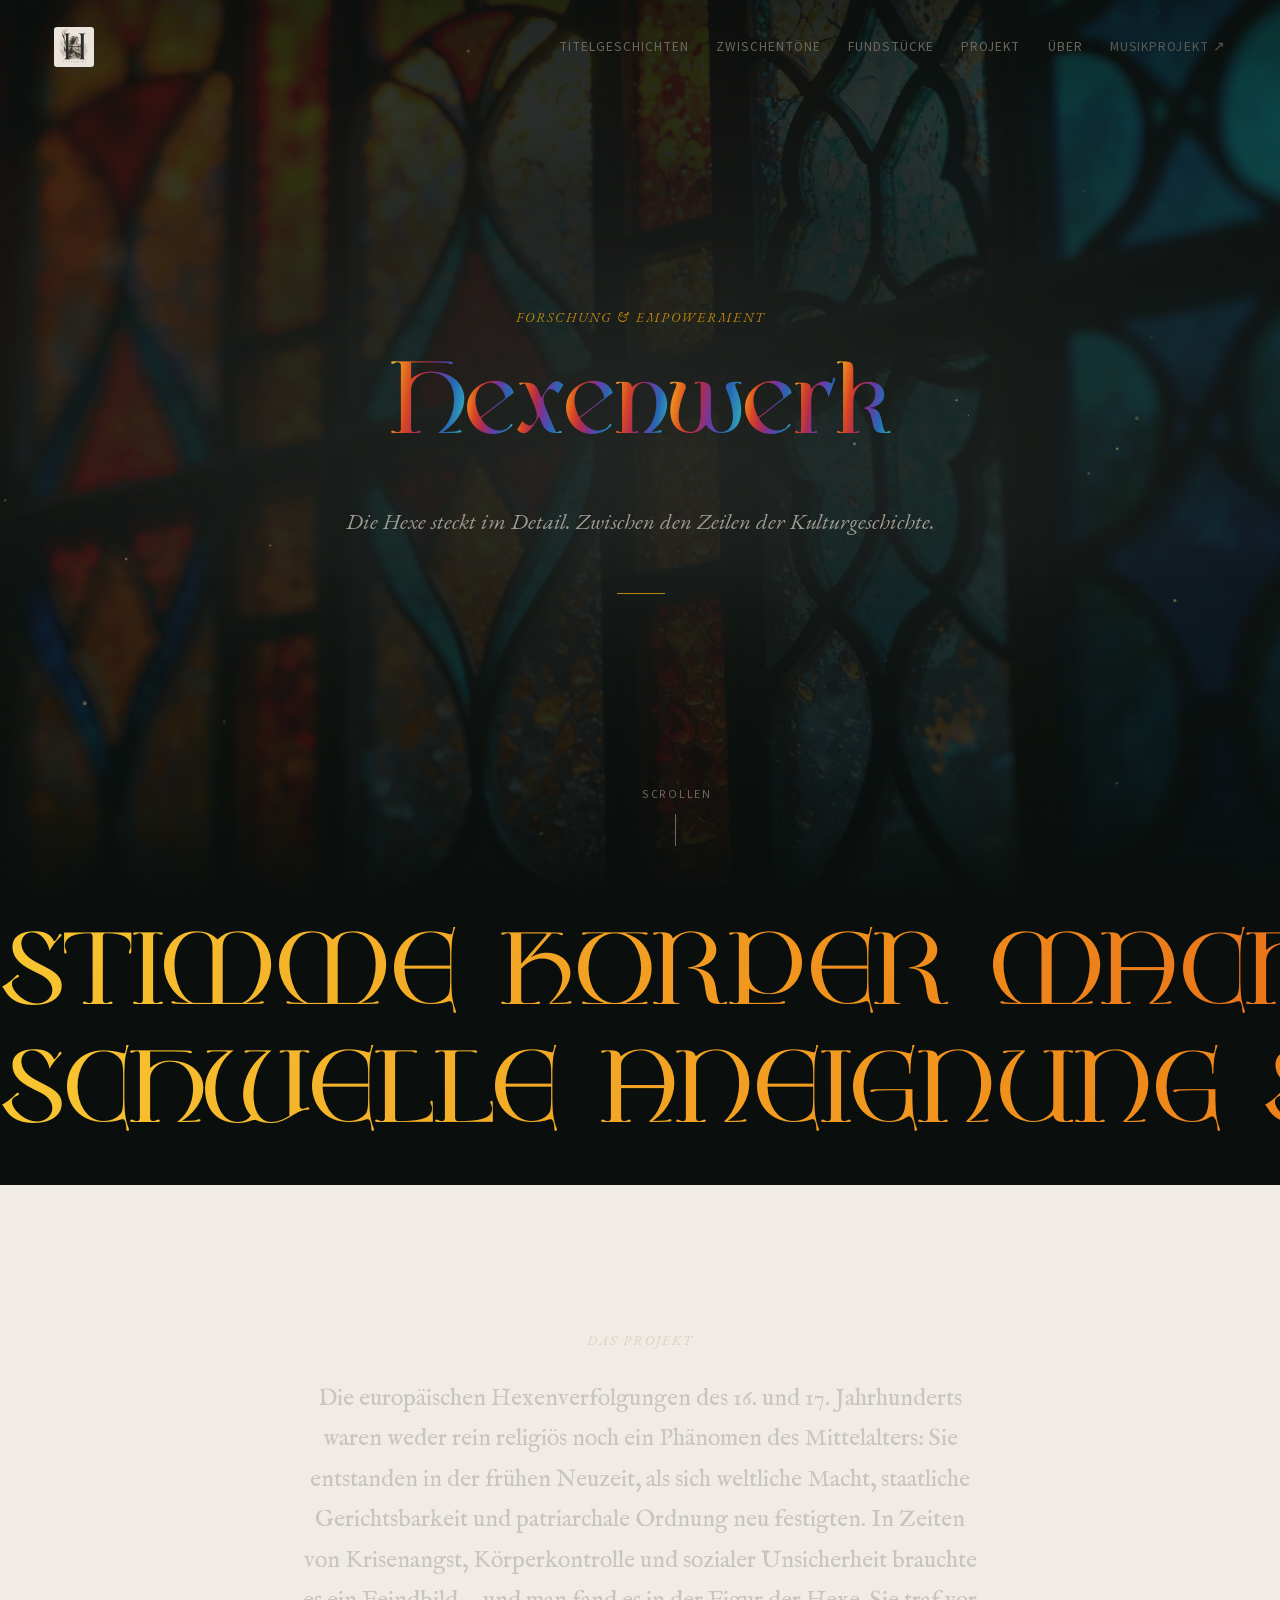
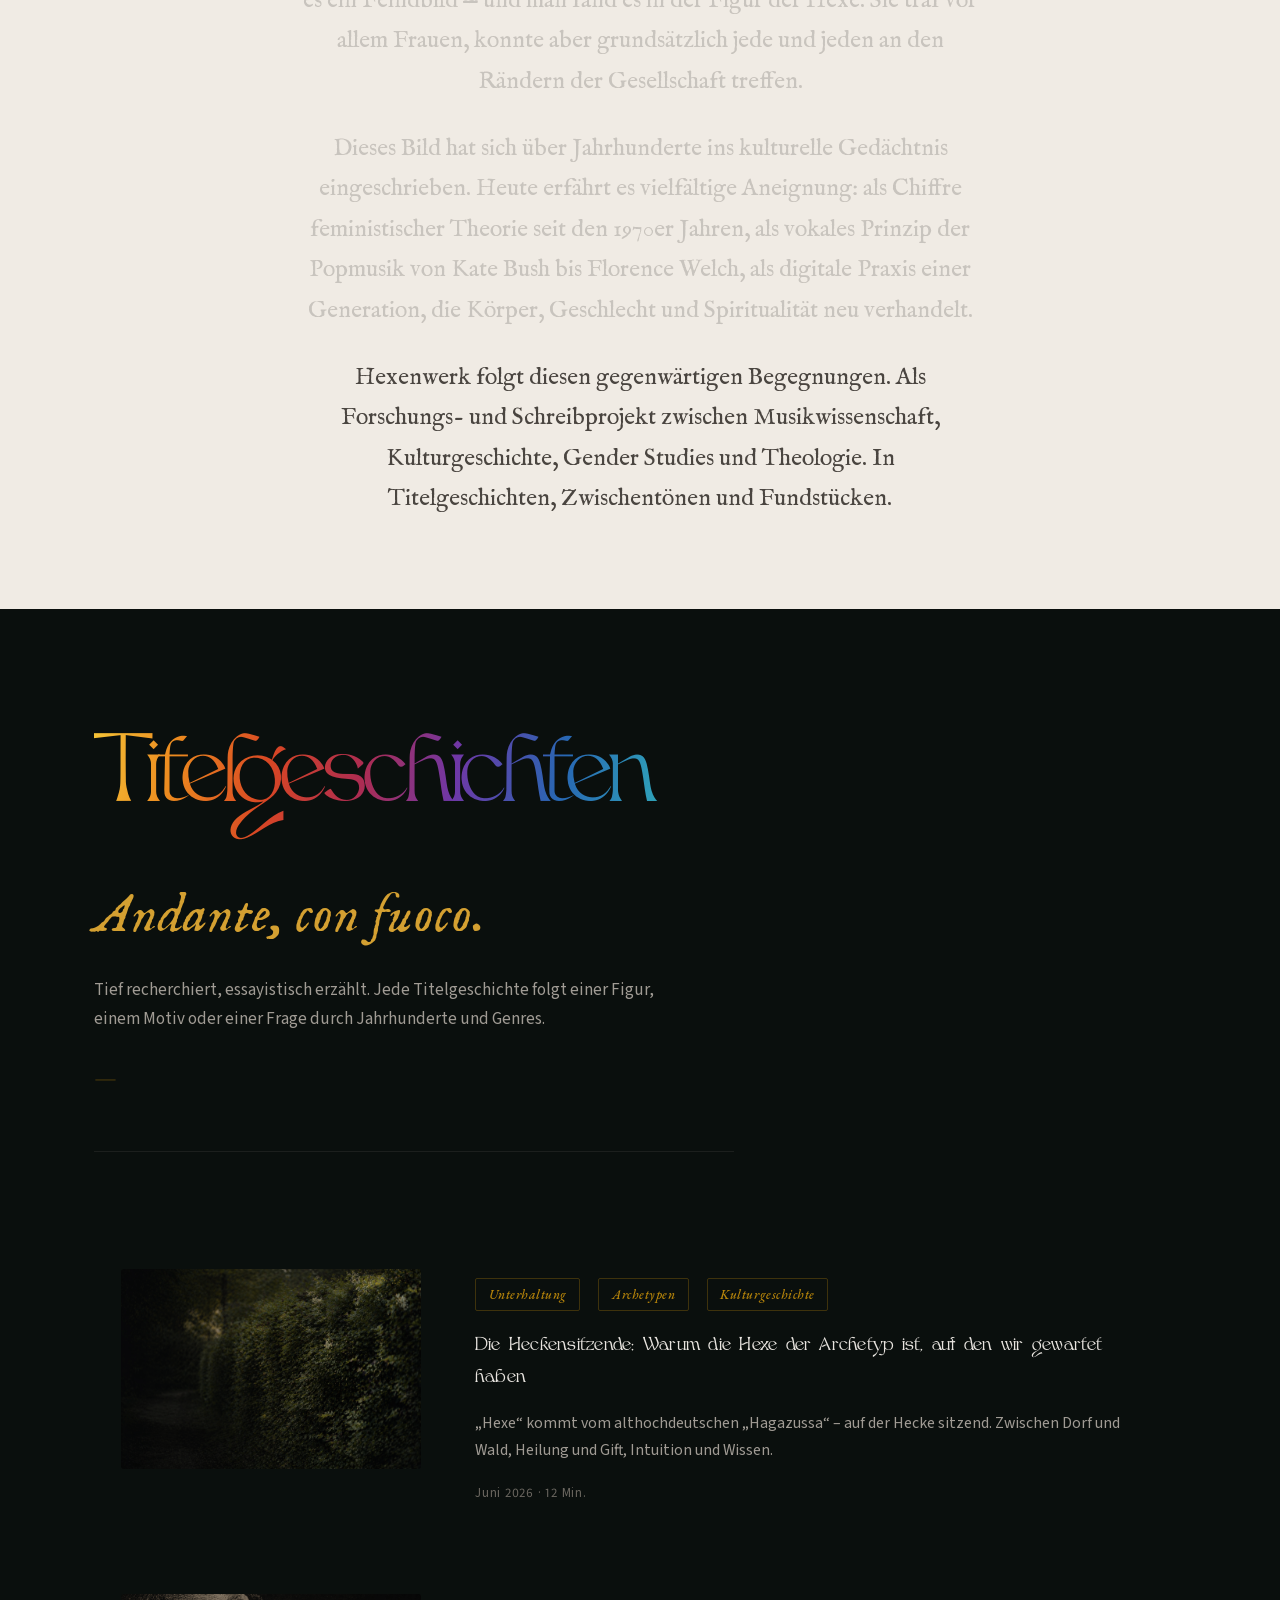
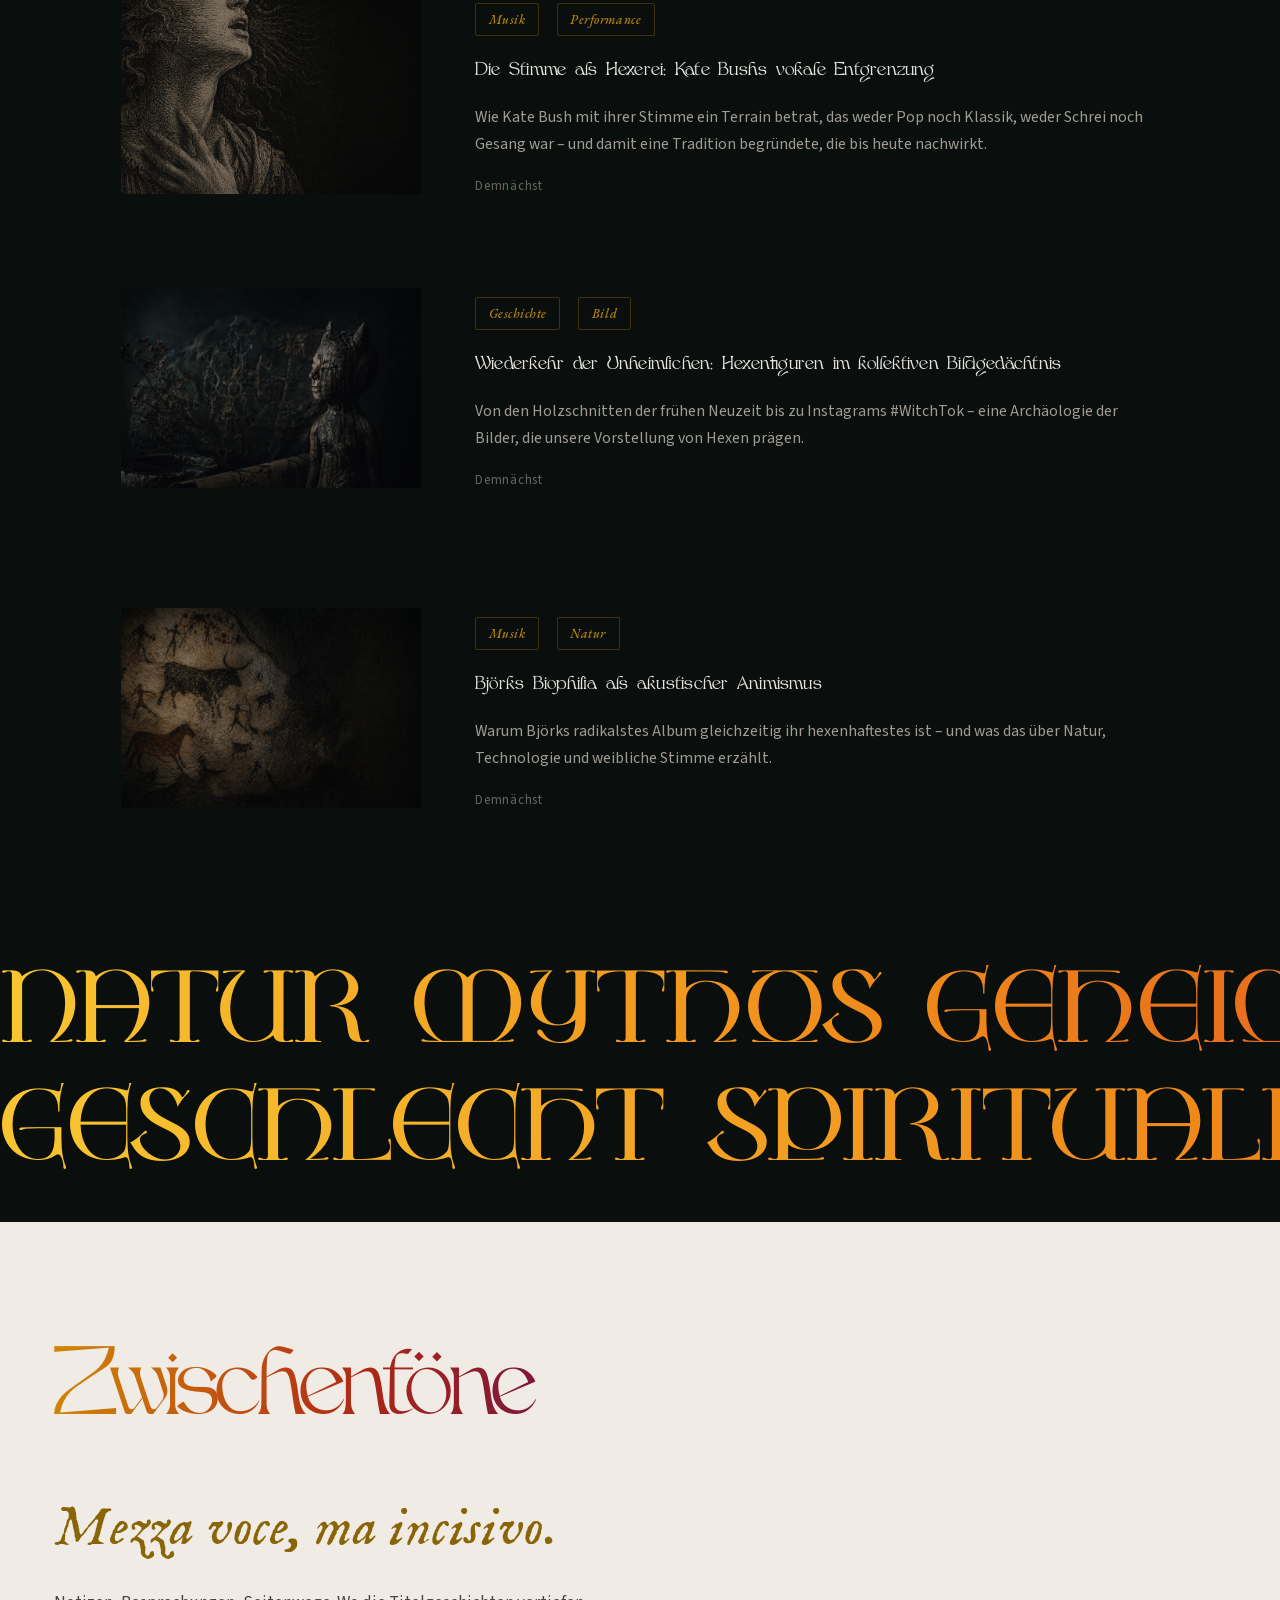
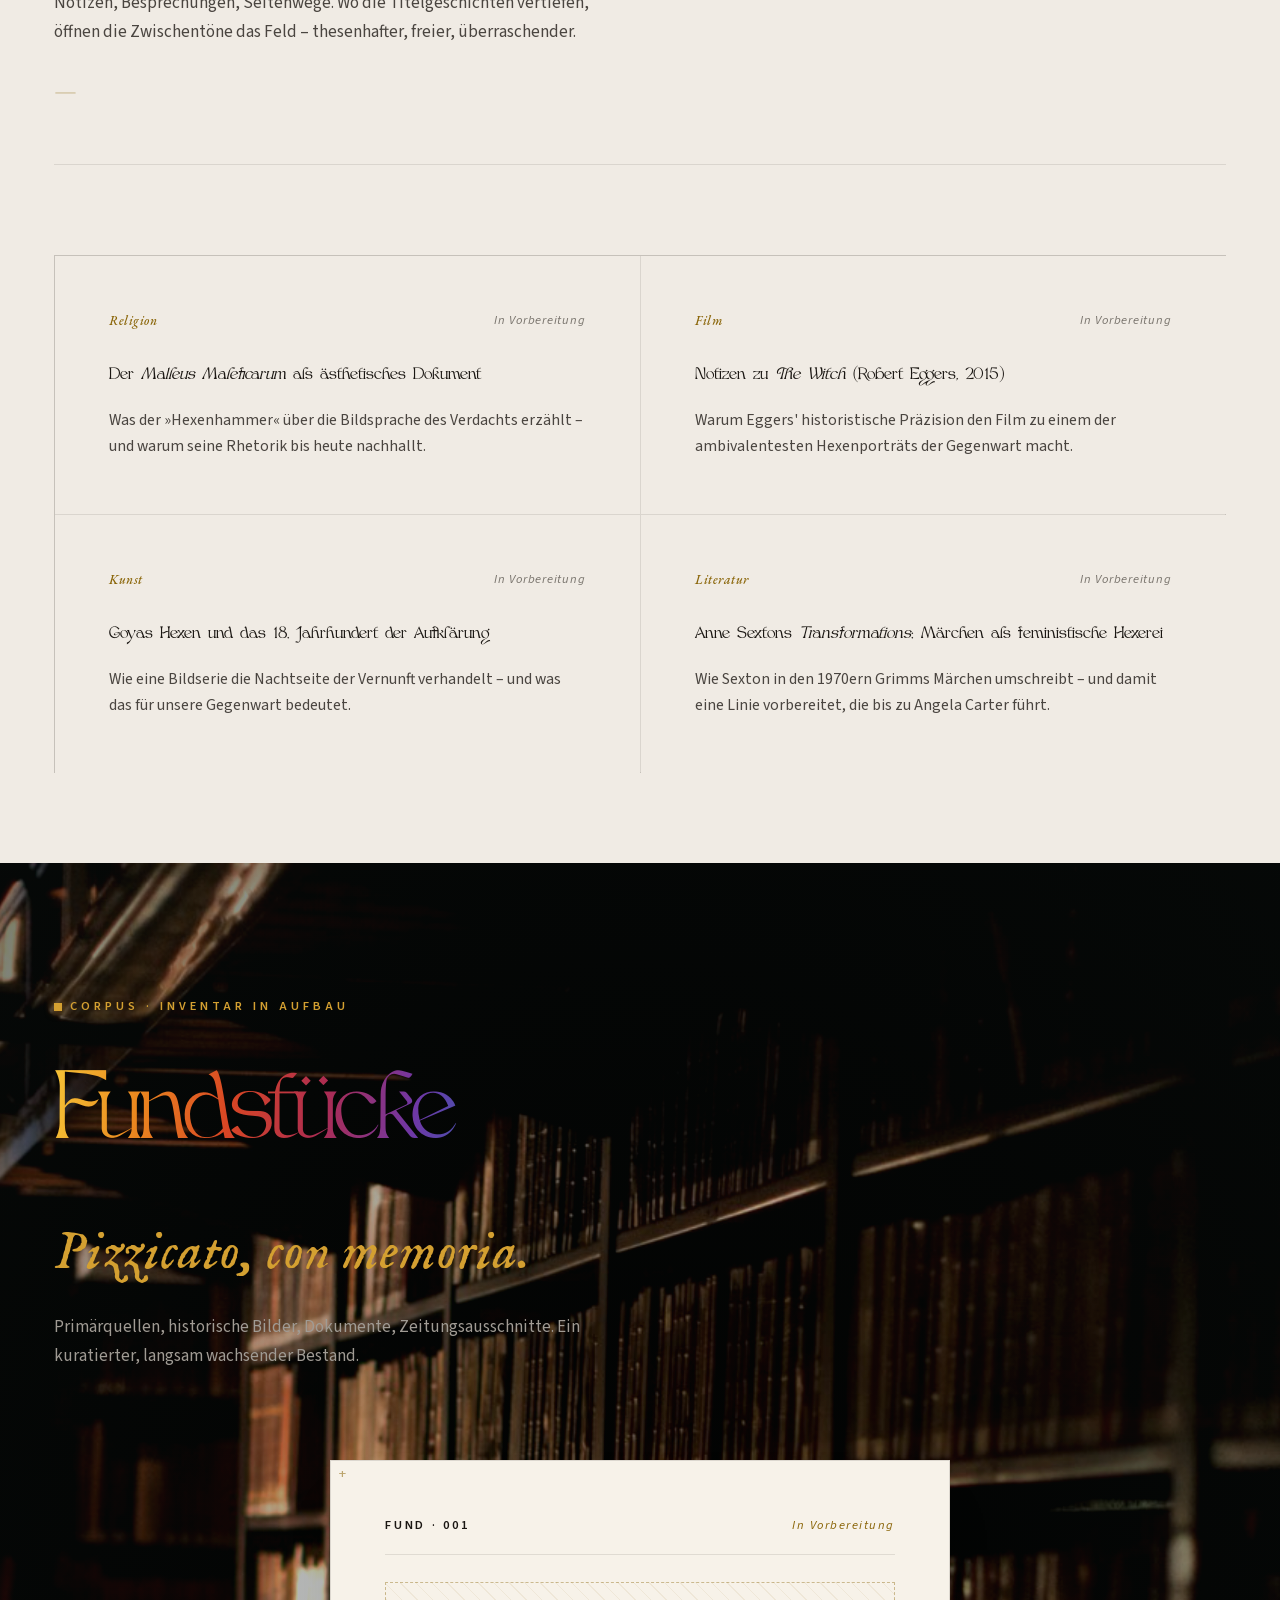
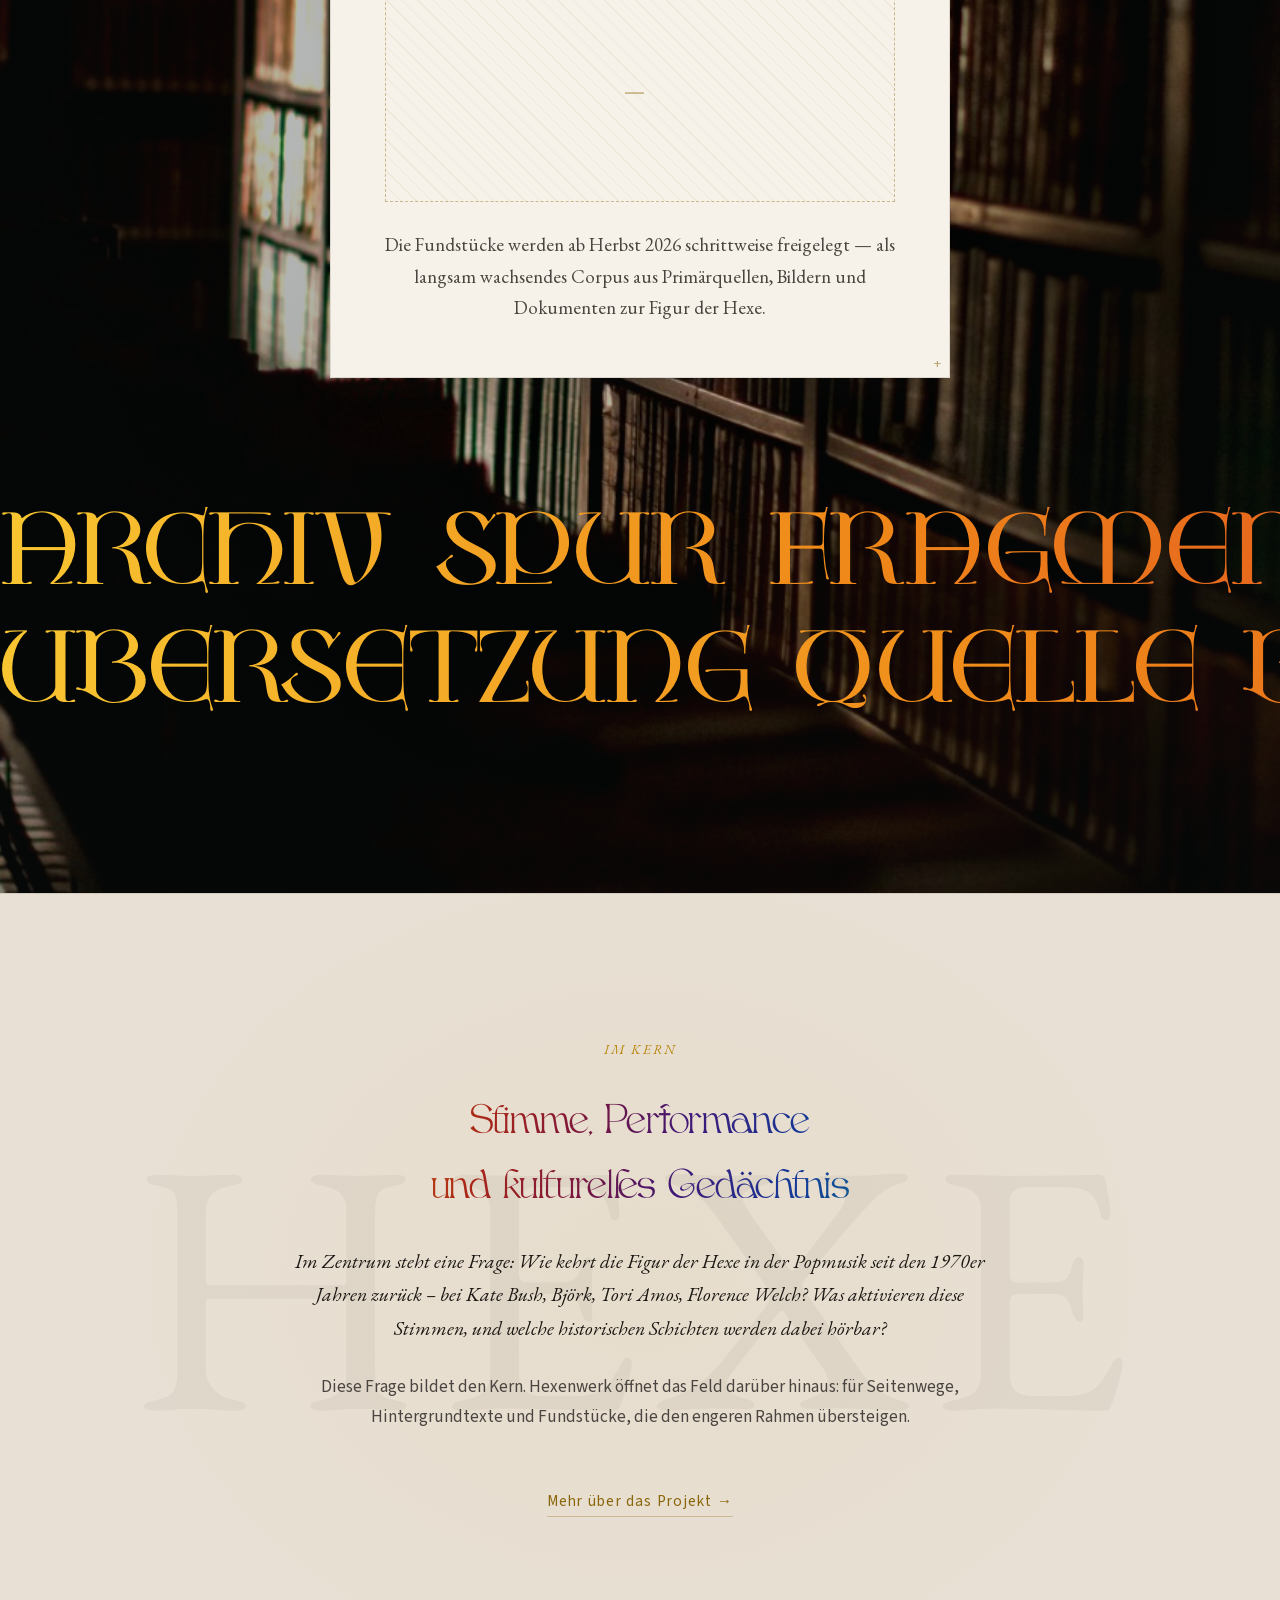
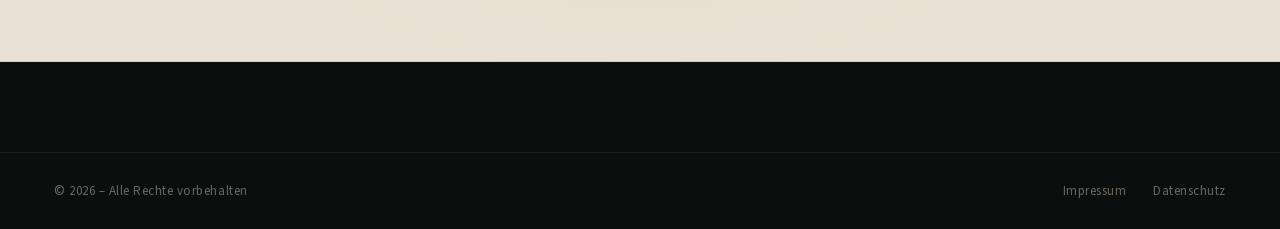
==== commit 55e16b31: "Bildnachweis im Impressum ergänzt Nach Auskunft des Seitenbetreibers liegen die Rechte an allen verw" ====
--- a/index.html
+++ b/index.html
@@ -16,8 +16,8 @@
     <link rel="icon" type="image/png" sizes="32x32" href="assets/images/brand/hexenwerk-logo-32.png">
     <link rel="icon" type="image/png" sizes="180x180" href="assets/images/brand/hexenwerk-logo-180.png">
     <link rel="apple-touch-icon" href="assets/images/brand/hexenwerk-logo-180.png">
-    <link rel="stylesheet" href="assets/fonts/google/fonts.css?v=20261001c">
-    <link rel="stylesheet" href="styles.css?v=20261001c">
+    <link rel="stylesheet" href="assets/fonts/google/fonts.css?v=20261001d">
+    <link rel="stylesheet" href="styles.css?v=20261001d">
 </head>
 <body>
 
@@ -467,6 +467,6 @@
         </div>
     </footer>
 
-    <script src="main.js?v=20261001c"></script>
+    <script src="main.js?v=20261001d"></script>
 </body>
 </html>
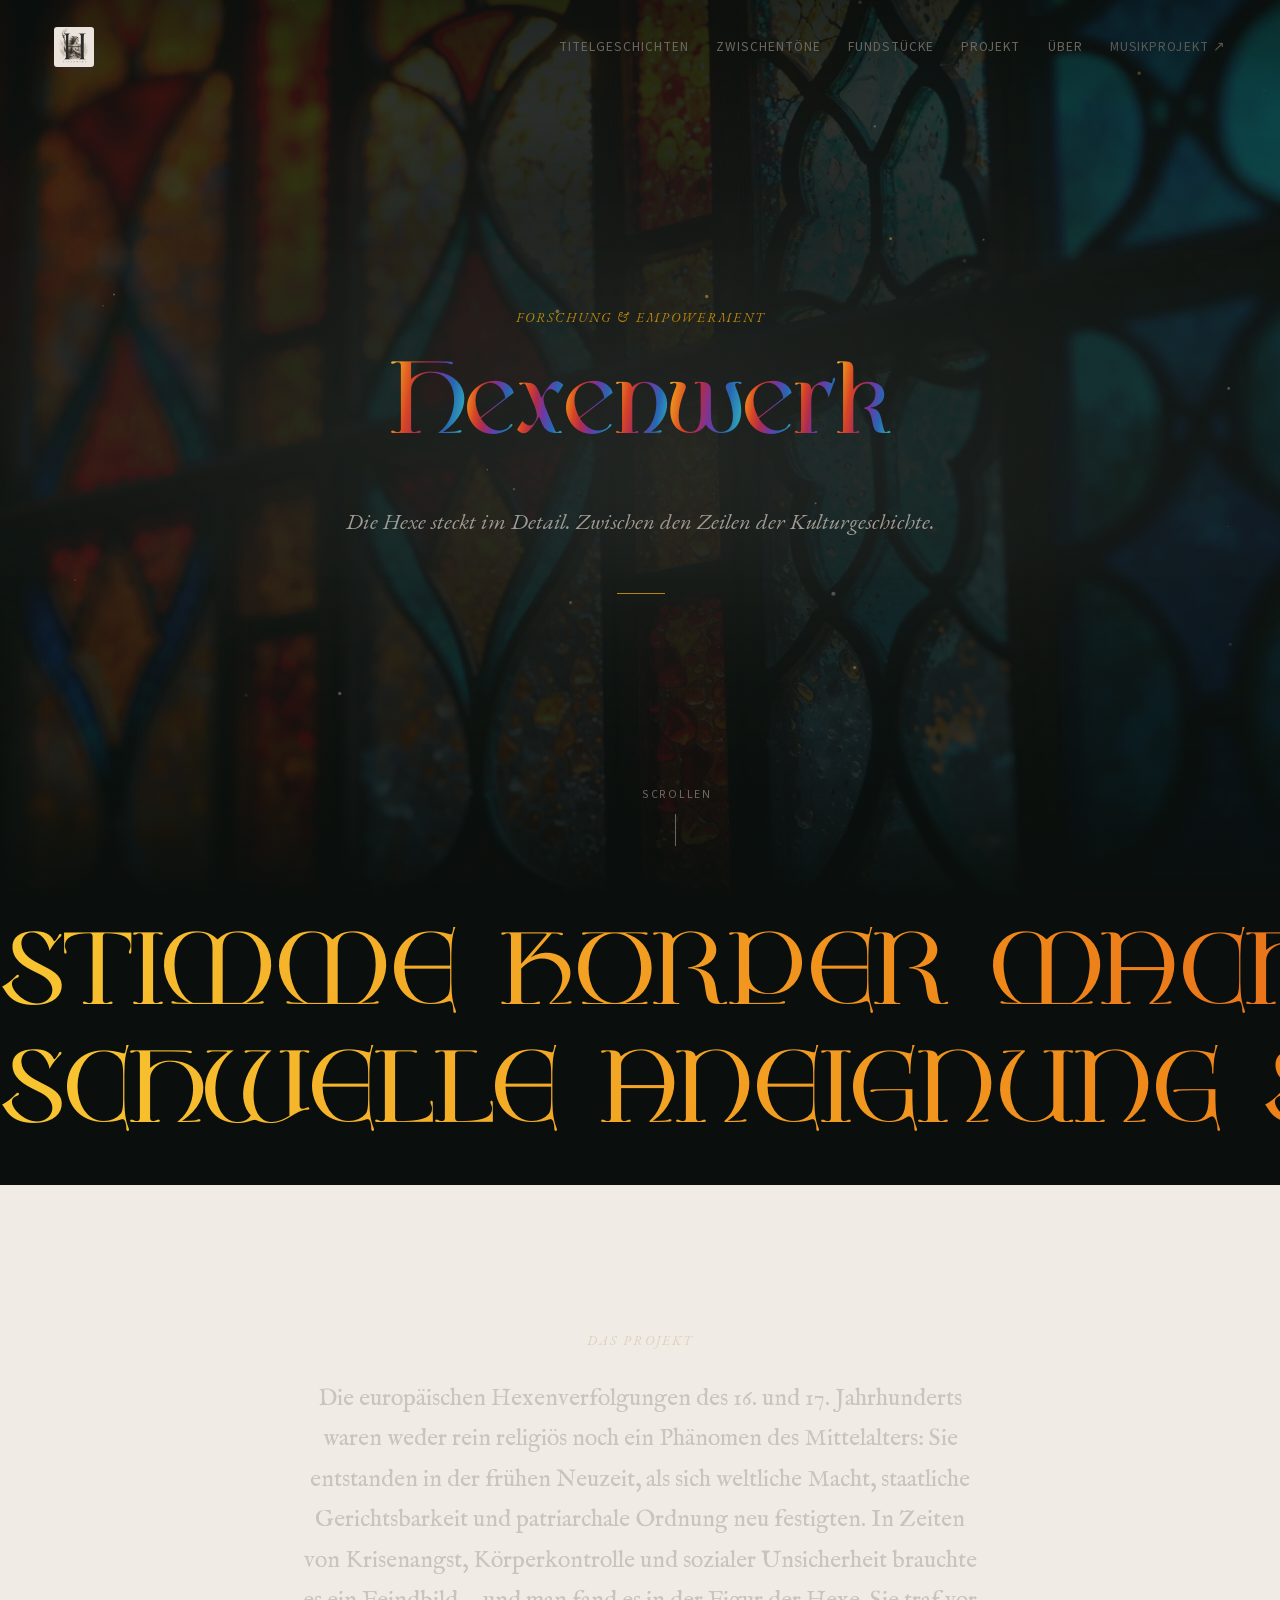
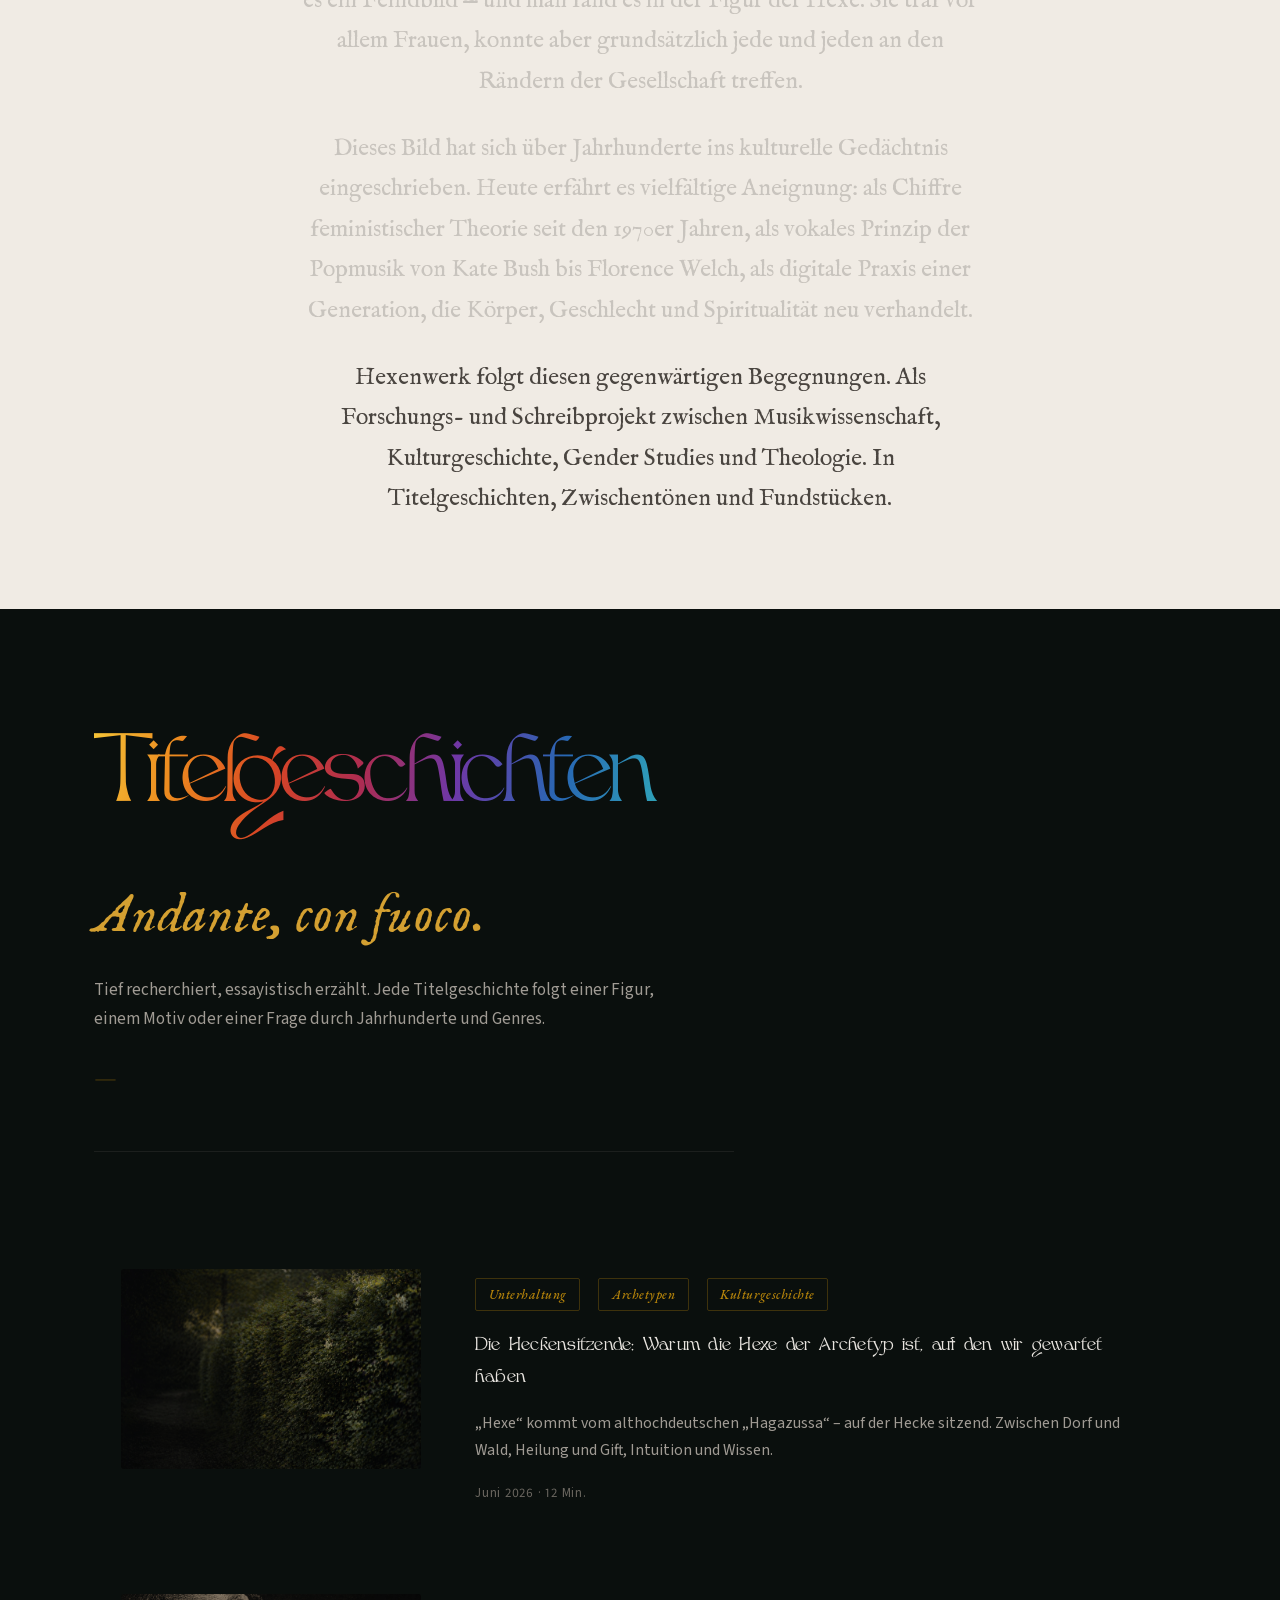
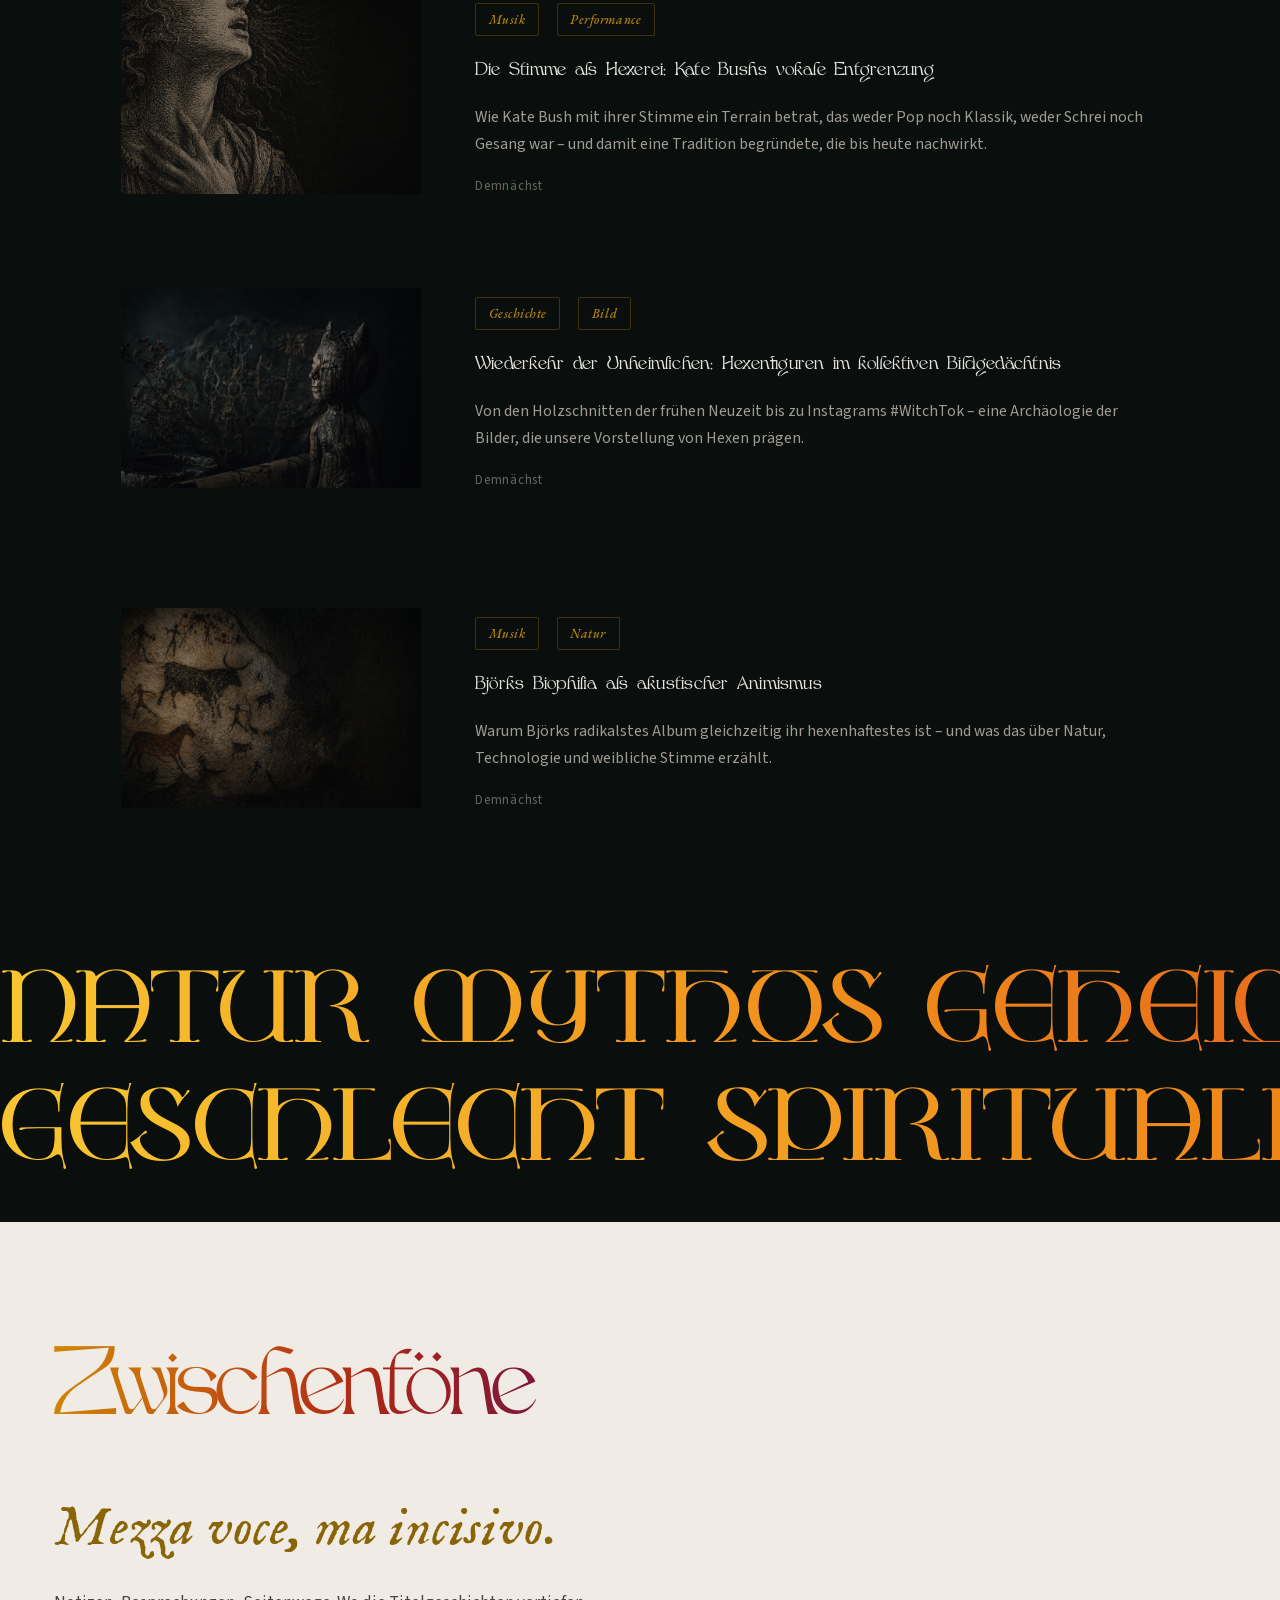
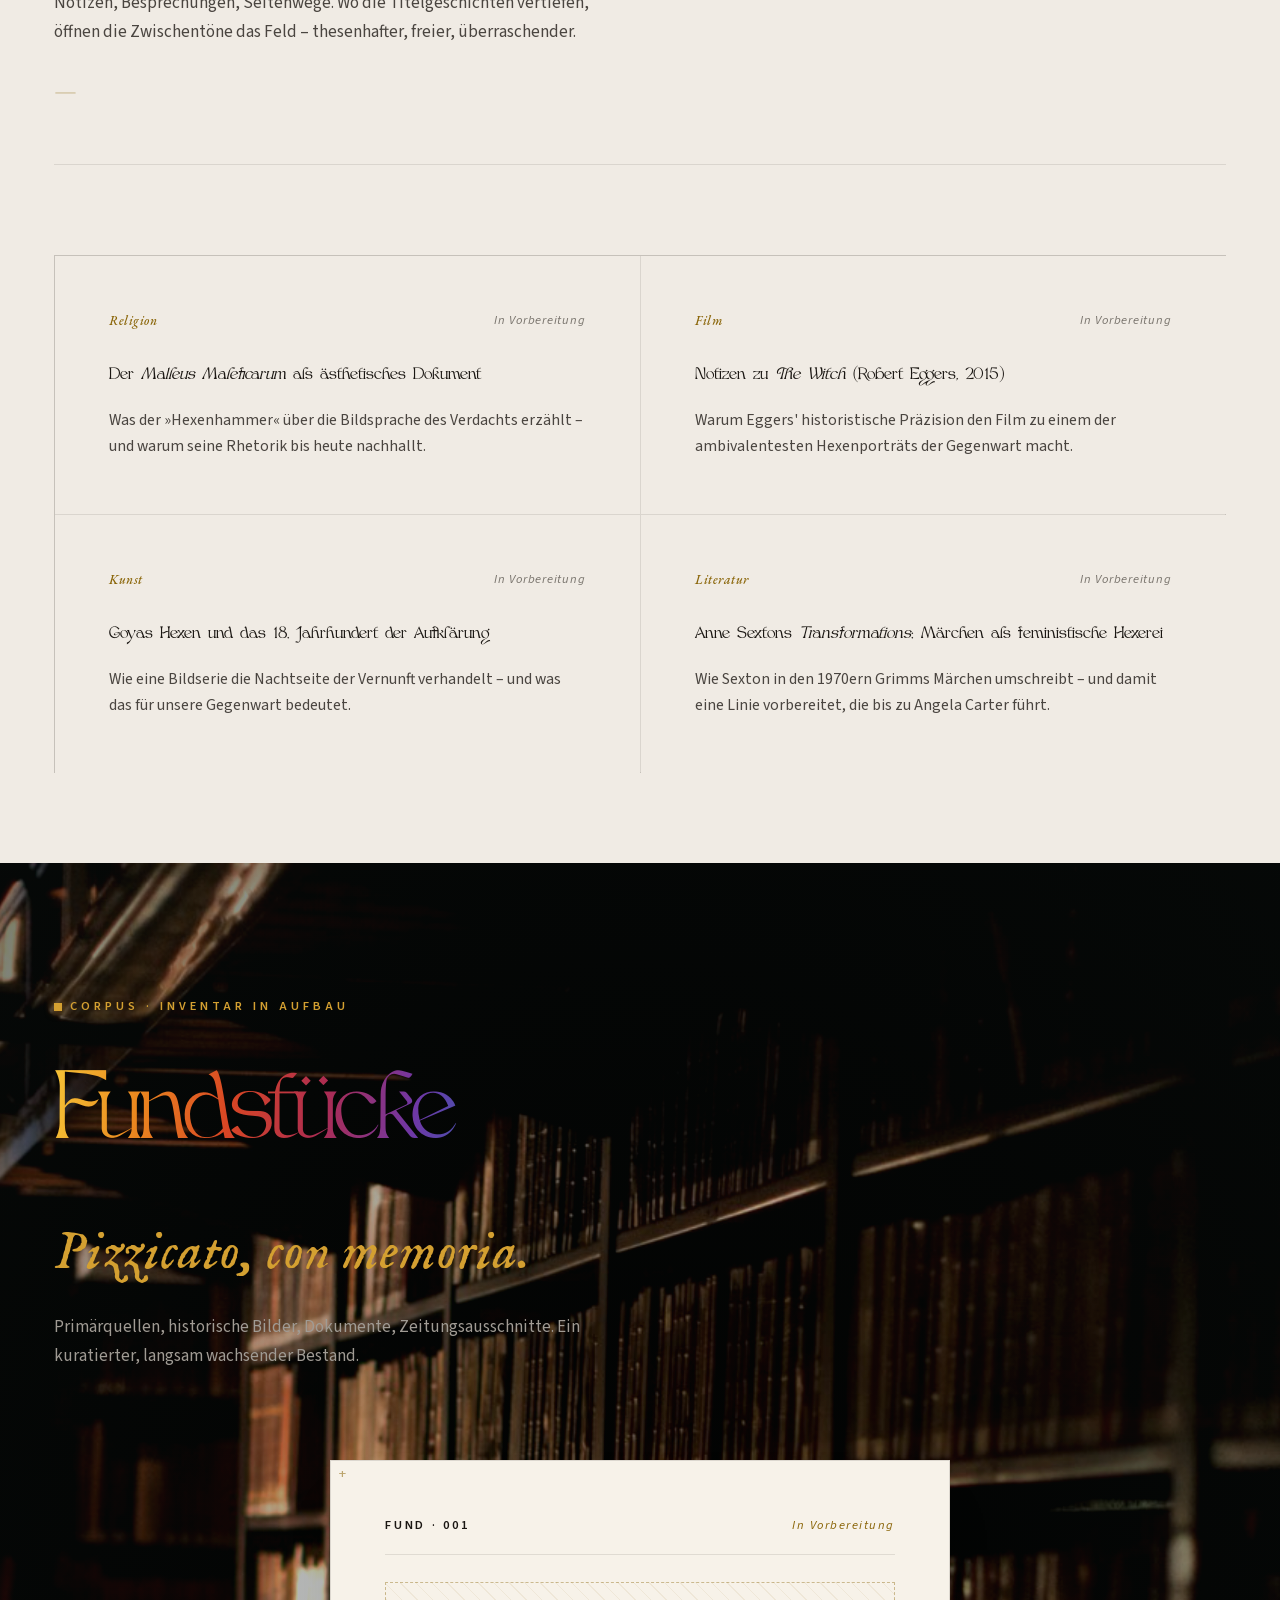
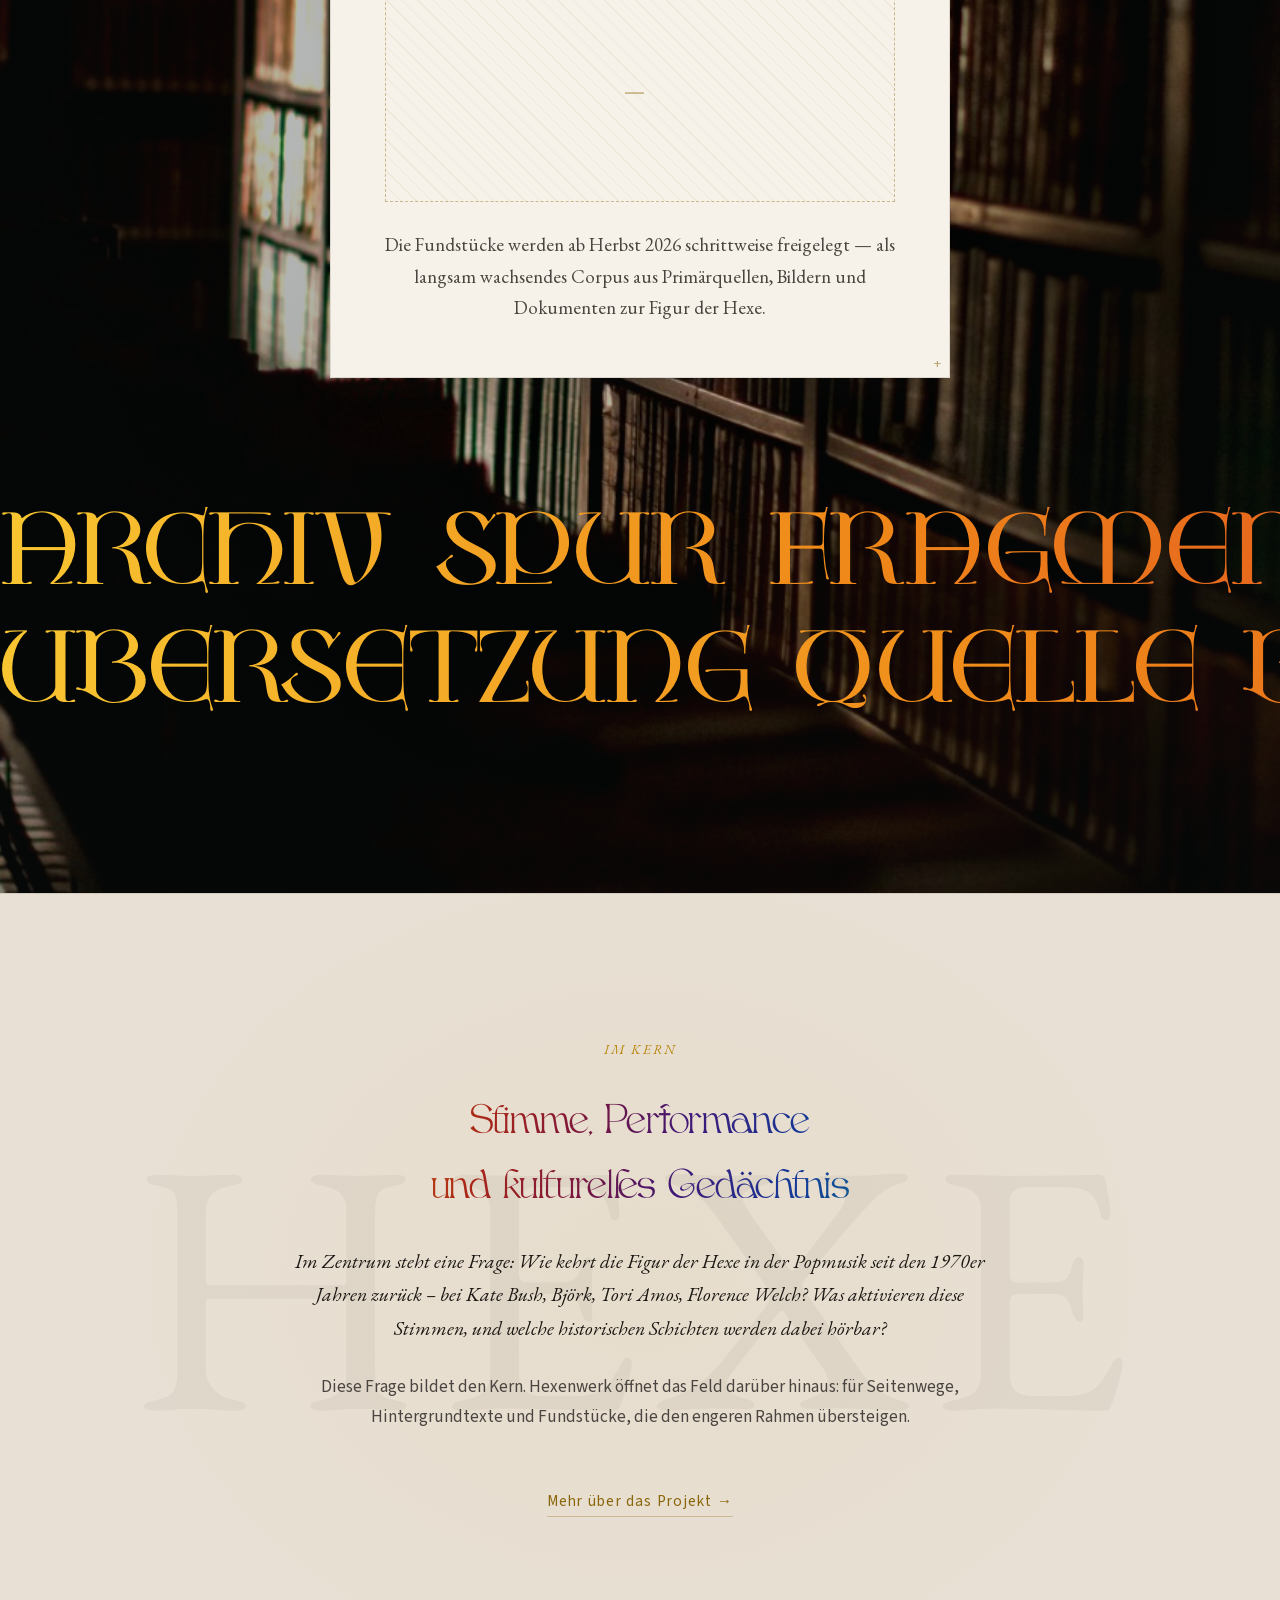
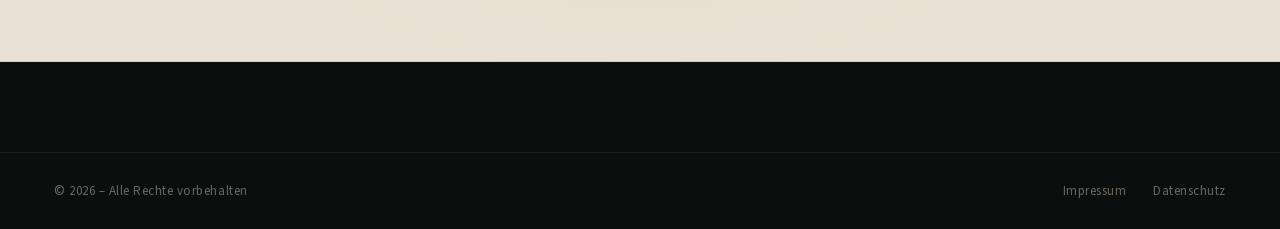
==== commit fe5ffe70: "Hoster Netlify in der Datenschutzerklärung eingetragen Die drei Platzhalter sind gefüllt. Die Angabe" ====
--- a/index.html
+++ b/index.html
@@ -16,8 +16,8 @@
     <link rel="icon" type="image/png" sizes="32x32" href="assets/images/brand/hexenwerk-logo-32.png">
     <link rel="icon" type="image/png" sizes="180x180" href="assets/images/brand/hexenwerk-logo-180.png">
     <link rel="apple-touch-icon" href="assets/images/brand/hexenwerk-logo-180.png">
-    <link rel="stylesheet" href="assets/fonts/google/fonts.css?v=20261001d">
-    <link rel="stylesheet" href="styles.css?v=20261001d">
+    <link rel="stylesheet" href="assets/fonts/google/fonts.css?v=20261001e">
+    <link rel="stylesheet" href="styles.css?v=20261001e">
 </head>
 <body>
 
@@ -467,6 +467,6 @@
         </div>
     </footer>
 
-    <script src="main.js?v=20261001d"></script>
+    <script src="main.js?v=20261001e"></script>
 </body>
 </html>
